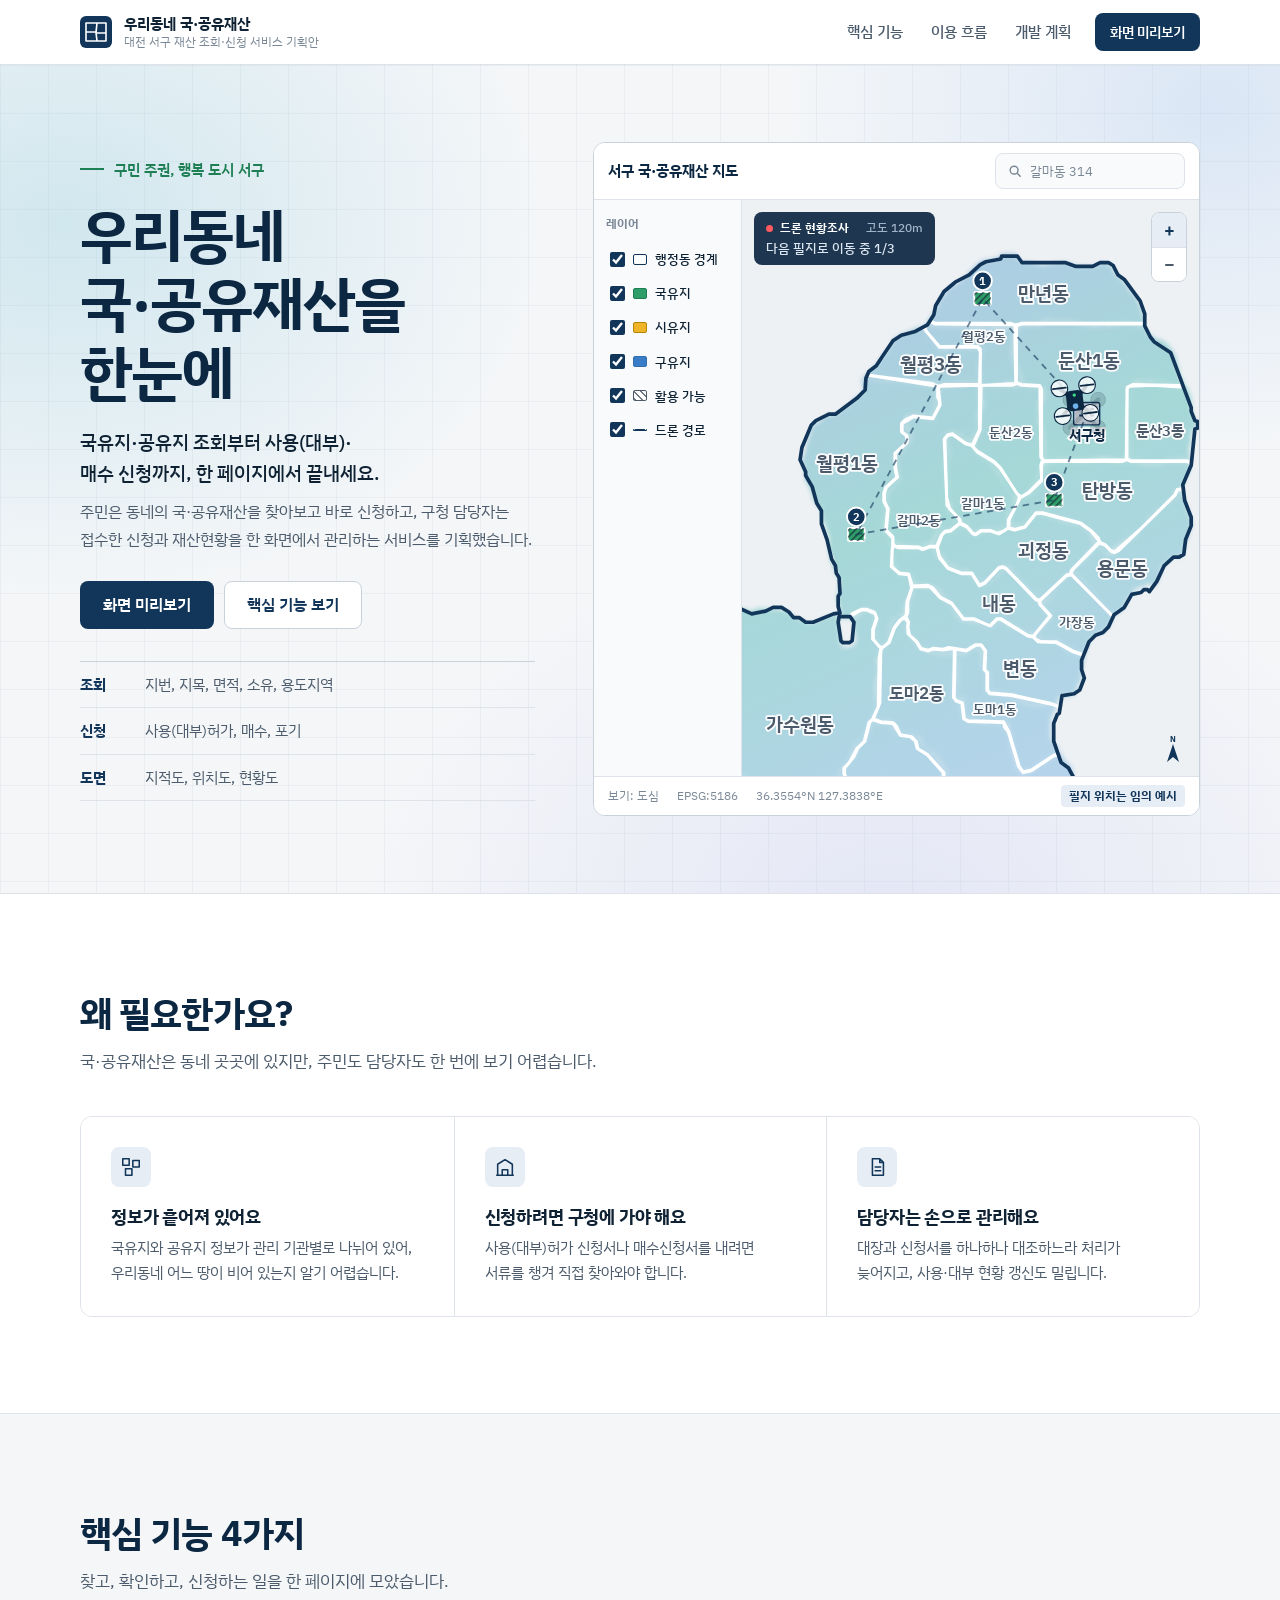
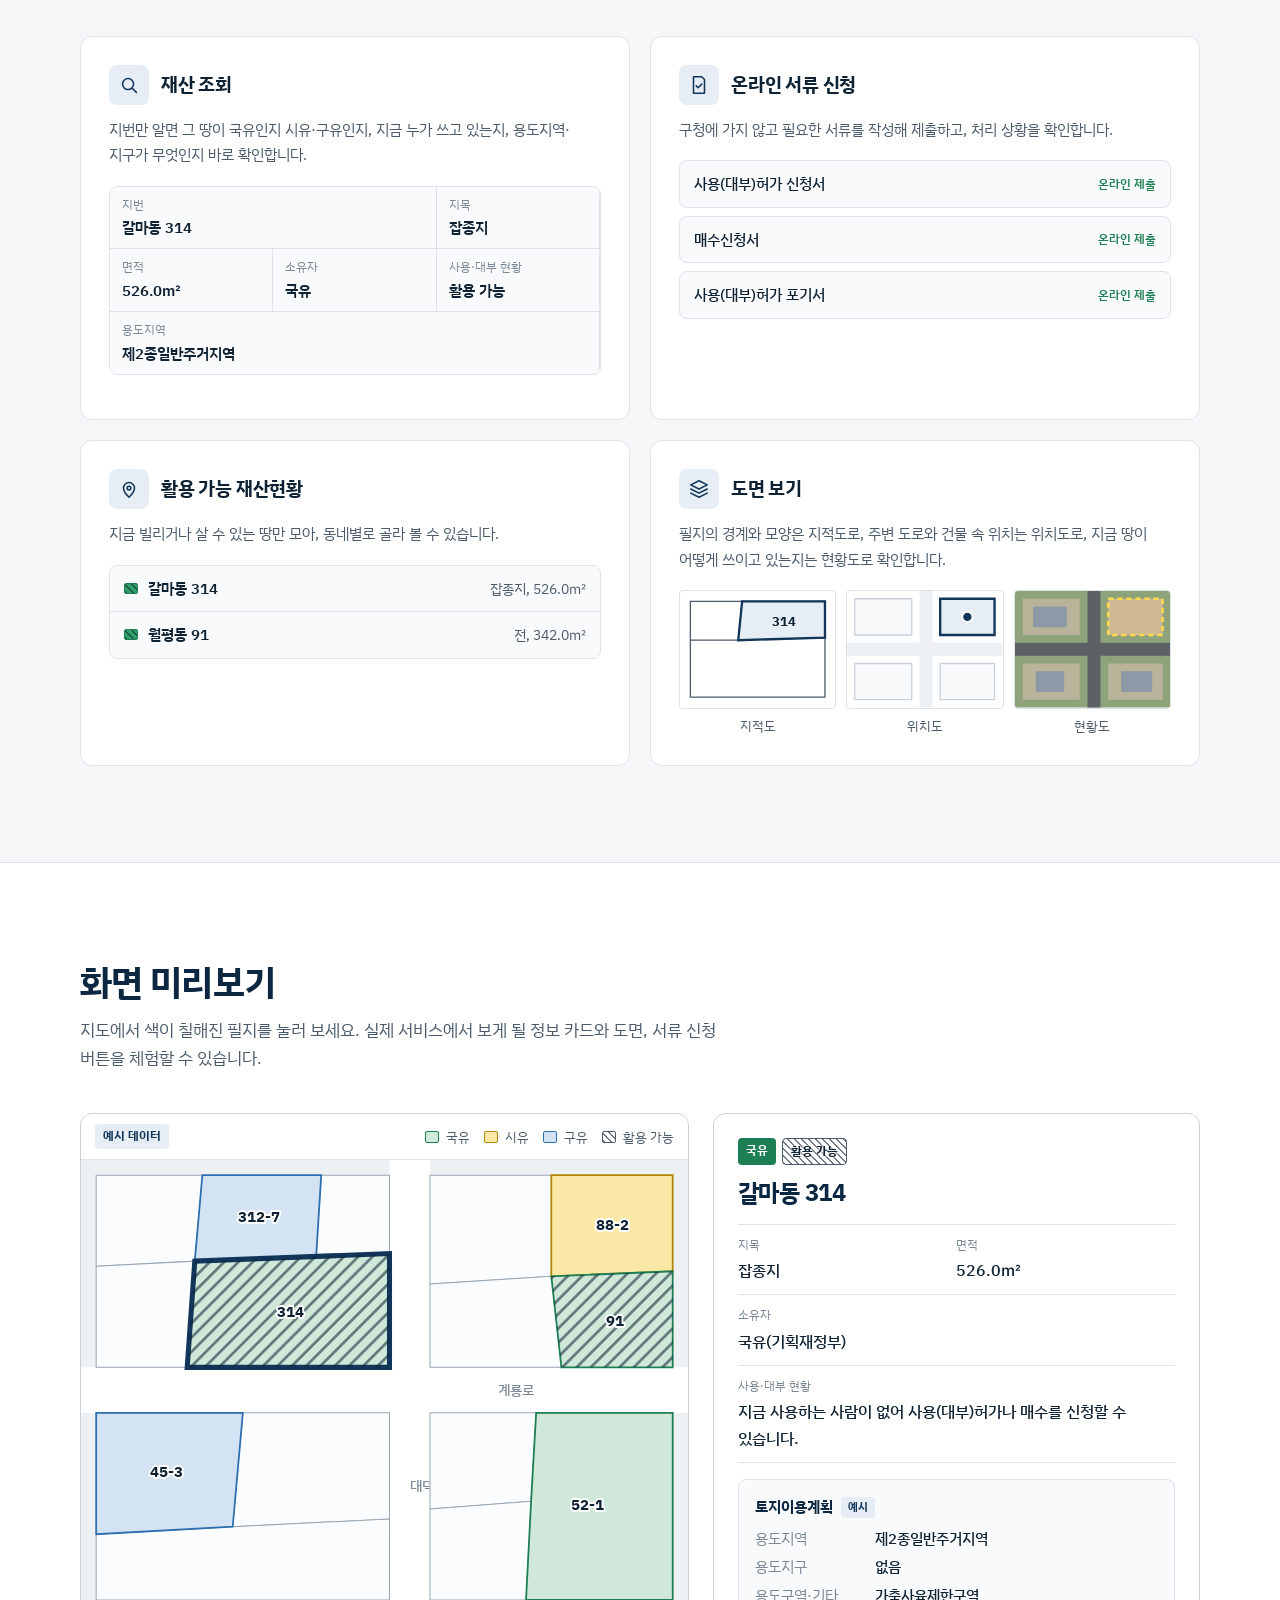
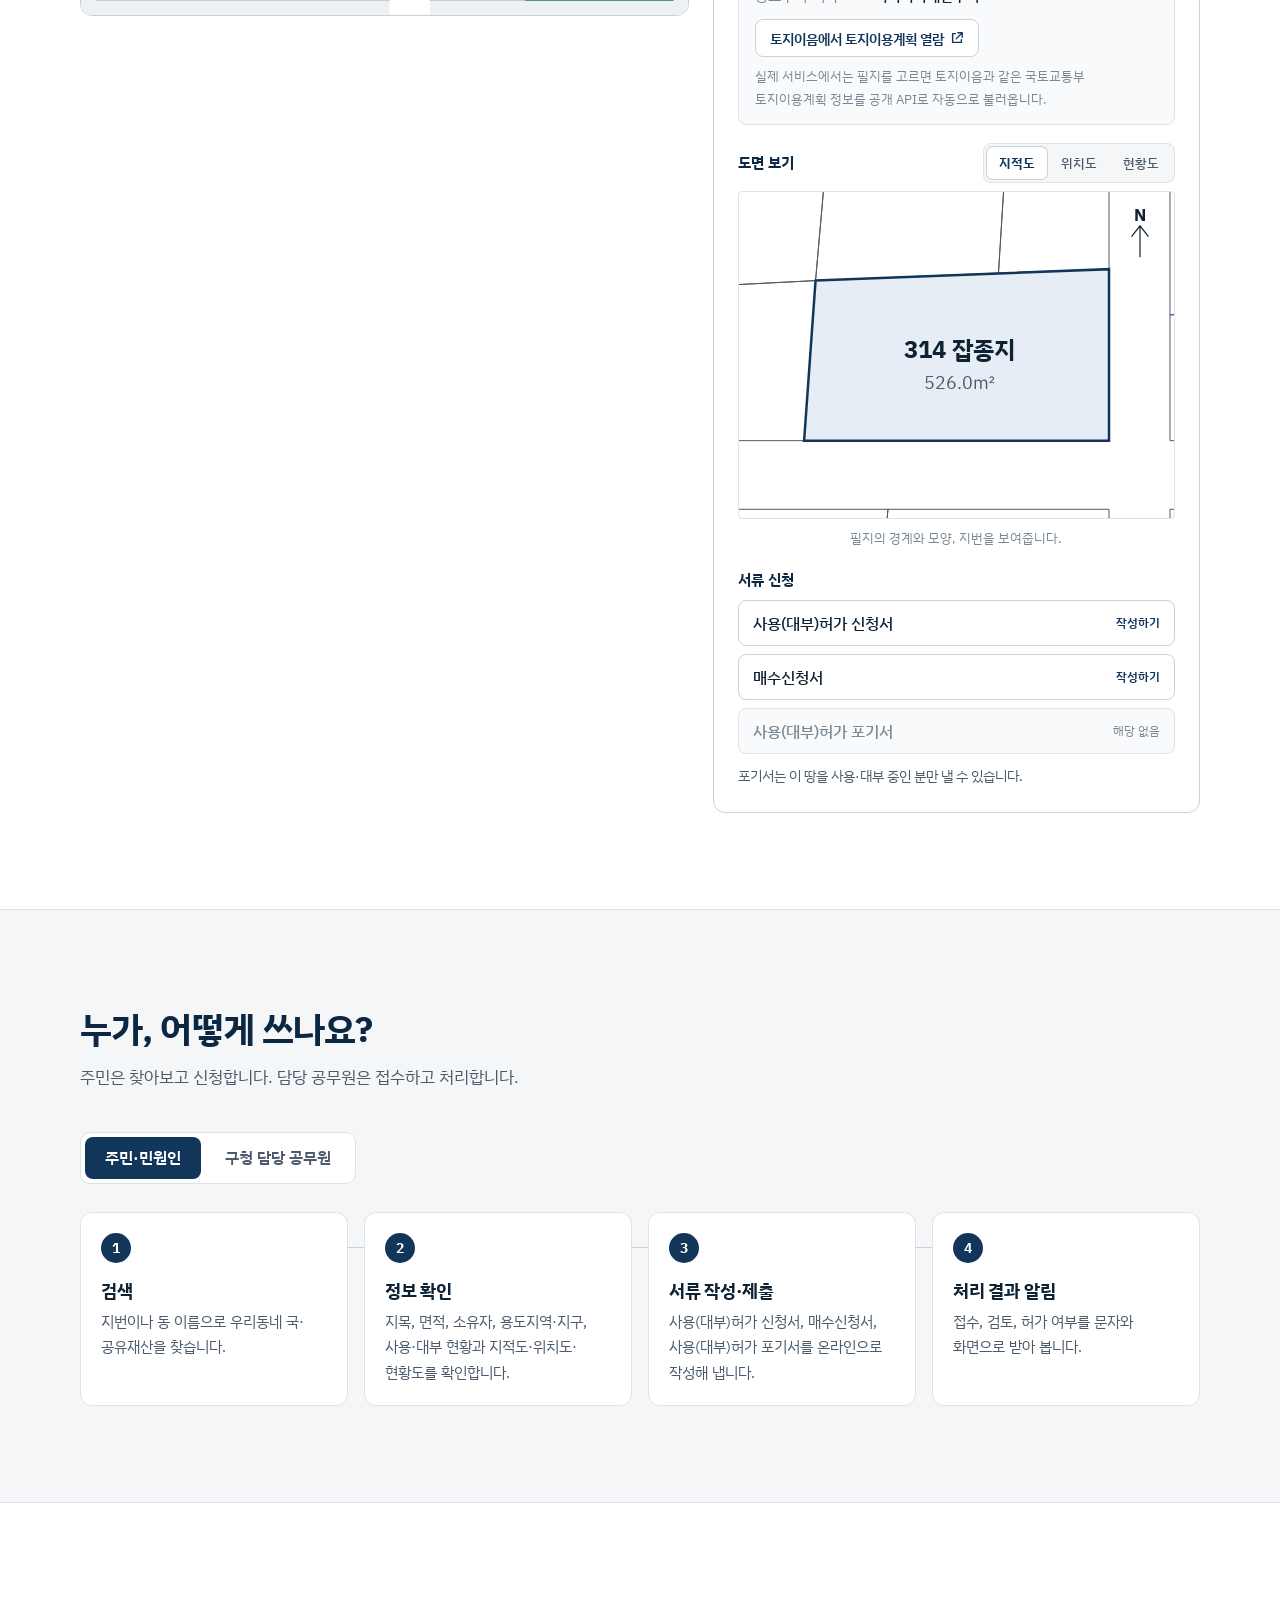
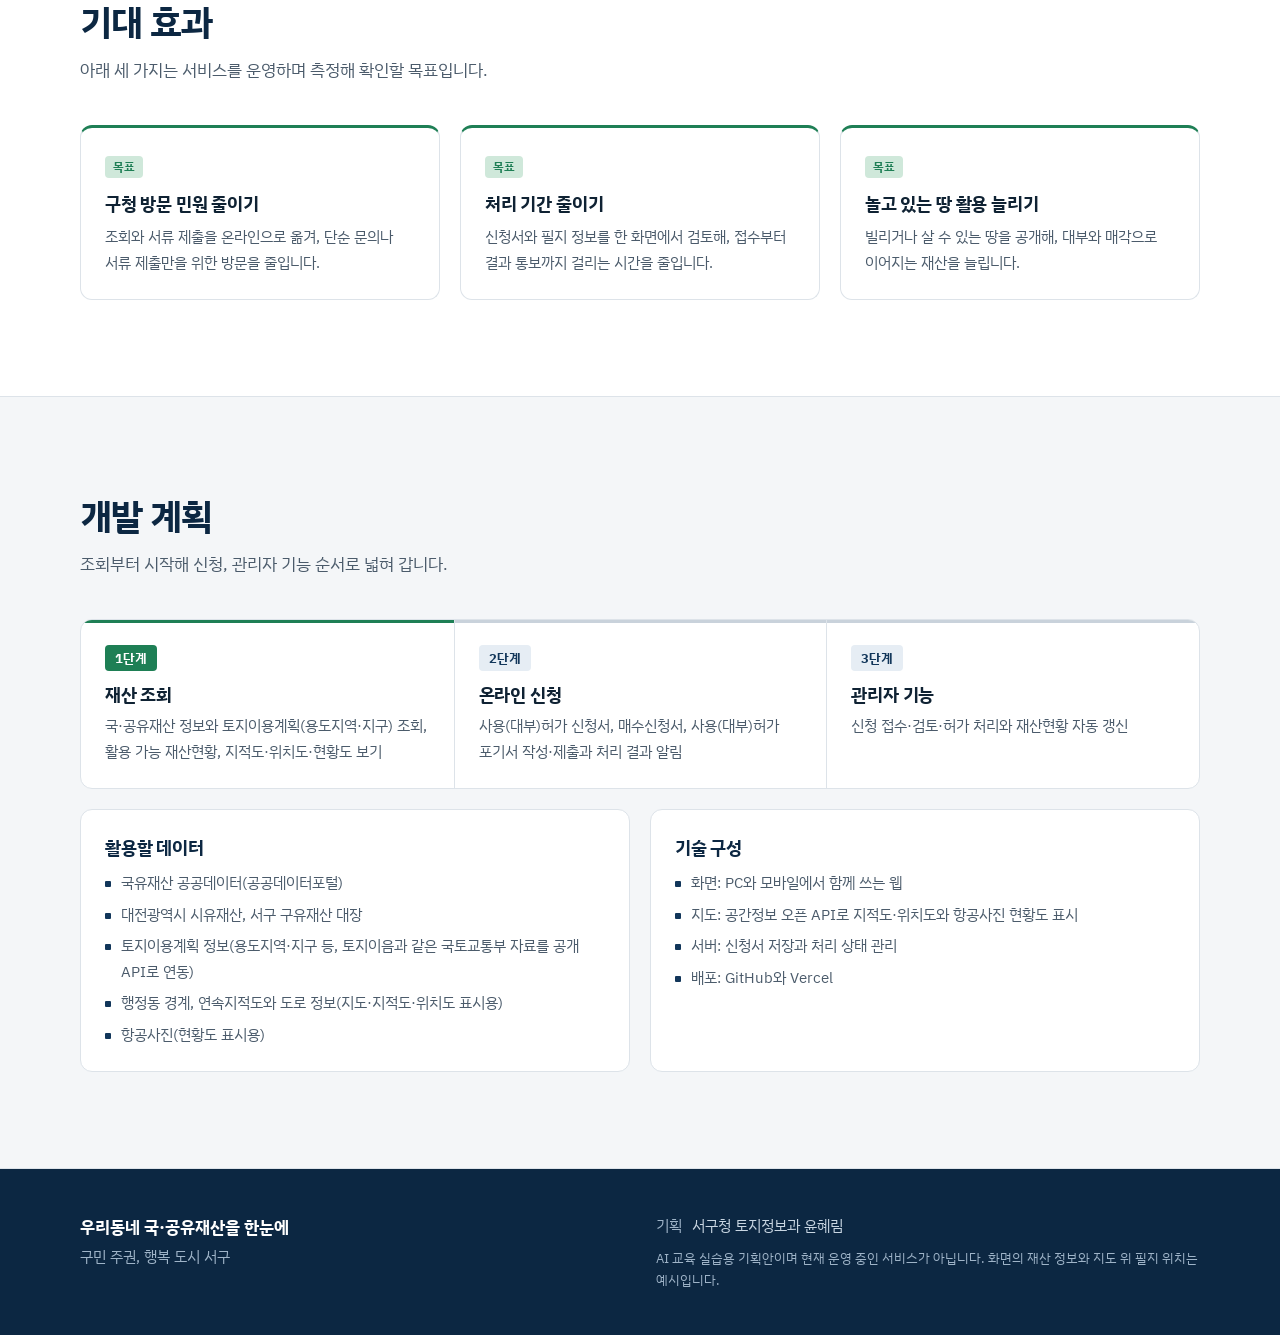
==== index.html @ 08f9005a "feat: 링크 미리보기 이미지를 드론 조사 중인 지도 화면으로 교체 - 드론이 만년동, 월평1동 조사를 마치고 탄방동을 촬영하는 지도 화면으로 og-image.png 교체 - 미" ====
<!doctype html>
<html lang="ko">
<head>
  <meta charset="utf-8">
  <meta name="viewport" content="width=device-width, initial-scale=1">
  <title>우리동네 국·공유재산을 한눈에 | 서구 국·공유재산 서비스 기획안</title>
  <meta name="description" content="대전 서구 국유지·공유지 조회부터 사용(대부)허가·매수 신청까지 한 페이지에서 처리하는 서비스 기획안">
  <meta property="og:type" content="website">
  <meta property="og:locale" content="ko_KR">
  <meta property="og:site_name" content="우리동네 국·공유재산을 한눈에">
  <meta property="og:title" content="우리동네 국·공유재산을 한눈에">
  <meta property="og:description" content="국유지·공유지 조회부터 사용(대부)·매수 신청까지, 한 페이지에서 끝내세요.">
  <meta property="og:url" content="https://seogu-land.vercel.app/">
  <meta property="og:image" content="https://seogu-land.vercel.app/og-image.png">
  <meta property="og:image:width" content="1200">
  <meta property="og:image:height" content="630">
  <meta property="og:image:alt" content="서구 국·공유재산 지도 화면. 행정동 지도 위에 국유지, 시유지, 구유지가 색으로 표시되어 있고, 드론이 만년동과 월평1동 조사를 마치고 탄방동을 촬영하고 있습니다.">
  <meta name="twitter:image:alt" content="서구 국·공유재산 지도 화면. 행정동 지도 위에 국유지, 시유지, 구유지가 색으로 표시되어 있고, 드론이 만년동과 월평1동 조사를 마치고 탄방동을 촬영하고 있습니다.">
  <meta name="twitter:card" content="summary_large_image">
  <meta name="twitter:title" content="우리동네 국·공유재산을 한눈에">
  <meta name="twitter:description" content="국유지·공유지 조회부터 사용(대부)·매수 신청까지, 한 페이지에서 끝내세요.">
  <meta name="twitter:image" content="https://seogu-land.vercel.app/og-image.png">
  <link rel="icon" href="data:image/svg+xml,%3Csvg xmlns='http://www.w3.org/2000/svg' viewBox='0 0 32 32'%3E%3Crect width='32' height='32' rx='6' fill='%2312365A'/%3E%3Cpath d='M6 7h11l-1 9H6zM17 7h9v10h-10zM6 16h10l1 9H6zM16 17h10v8h-9z' fill='none' stroke='%23FFFFFF' stroke-width='1.6' stroke-linejoin='round'/%3E%3C/svg%3E">
  <link rel="preconnect" href="https://fonts.googleapis.com">
  <link rel="preconnect" href="https://fonts.gstatic.com" crossorigin>
  <link href="https://fonts.googleapis.com/css2?family=IBM+Plex+Sans+KR:wght@400;500;600;700&display=swap" rel="stylesheet">
  <link rel="stylesheet" href="style.css">
</head>
<body>
  <a class="skip" href="#main">본문으로 건너뛰기</a>

  <header class="topbar">
    <div class="wrap topbar-inner">
      <a class="brand" href="#top">
        <svg class="brand-mark" viewBox="0 0 32 32" aria-hidden="true">
          <rect width="32" height="32" rx="6"/>
          <path d="M6 7h11l-1 9H6zM17 7h9v10h-10zM6 16h10l1 9H6zM16 17h10v8h-9z"/>
        </svg>
        <span class="brand-text">
          <strong>우리동네 국·공유재산</strong>
          <small>대전 서구 재산 조회·신청 서비스 기획안</small>
        </span>
      </a>
      <nav class="topnav" aria-label="섹션 이동">
        <a href="#features">핵심 기능</a>
        <a href="#flow">이용 흐름</a>
        <a href="#roadmap">개발 계획</a>
        <a class="btn btn-primary btn-sm" href="#demo">화면 미리보기</a>
      </nav>
    </div>
  </header>

  <main id="main">
    <!-- 1. 첫 화면 -->
    <section class="hero" id="top">
      <div class="wrap hero-inner">
        <div class="hero-text">
          <p class="slogan">구민 주권, 행복 도시 서구</p>
          <h1>우리동네<br>국·공유재산을<br>한눈에</h1>
          <p class="lede">국유지·공유지 조회부터 사용(대부)·매수 신청까지, 한 페이지에서 끝내세요.</p>
          <p class="lede-sub">주민은 동네의 국·공유재산을 찾아보고 바로 신청하고, 구청 담당자는 접수한 신청과 재산현황을 한 화면에서 관리하는 서비스를 기획했습니다.</p>
          <div class="hero-actions">
            <a class="btn btn-primary" href="#demo">화면 미리보기</a>
            <a class="btn btn-outline" href="#features">핵심 기능 보기</a>
          </div>
          <dl class="hero-meta">
            <div><dt>조회</dt><dd>지번, 지목, 면적, 소유, 용도지역</dd></div>
            <div><dt>신청</dt><dd>사용(대부)허가, 매수, 포기</dd></div>
            <div><dt>도면</dt><dd>지적도, 위치도, 현황도</dd></div>
          </dl>
        </div>

        <figure class="gis">
          <div class="gis-bar">
            <span class="gis-title">서구 국·공유재산 지도</span>
            <span class="gis-search" aria-hidden="true">
              <svg viewBox="0 0 16 16"><circle cx="7" cy="7" r="4.5"/><path d="M10.5 10.5 14 14"/></svg>
              갈마동 314
            </span>
          </div>

          <div class="gis-body">
            <fieldset class="gis-layers">
              <legend>레이어</legend>
              <label><input type="checkbox" data-layer="dong" checked><span class="lyr lyr-dong" aria-hidden="true"></span>행정동 경계</label>
              <label><input type="checkbox" data-layer="kuk" checked><span class="lyr lyr-kuk" aria-hidden="true"></span>국유지</label>
              <label><input type="checkbox" data-layer="si" checked><span class="lyr lyr-si" aria-hidden="true"></span>시유지</label>
              <label><input type="checkbox" data-layer="gu" checked><span class="lyr lyr-gu" aria-hidden="true"></span>구유지</label>
              <label><input type="checkbox" data-layer="use" checked><span class="lyr lyr-use" aria-hidden="true"></span>활용 가능</label>
              <label><input type="checkbox" data-layer="route" checked><span class="lyr lyr-route" aria-hidden="true"></span>드론 경로</label>
            </fieldset>

            <div class="gis-map">
              <svg class="gis-svg" id="hero-svg" viewBox="470 -60 490 620" role="img" aria-labelledby="hero-map-title">
                <title id="hero-map-title">대전 서구 행정동 지도. 국유지는 초록, 시유지는 노랑, 구유지는 파랑으로 임의 위치에 표시되어 있고, 빌리거나 살 수 있는 땅은 빗금으로 구분됩니다. 드론이 서구청에서 출발해 만년동, 월평1동, 탄방동의 활용 가능한 필지를 차례로 촬영 조사합니다.</title>
                <defs>
                  <pattern id="hm-hatch" width="5" height="5" patternUnits="userSpaceOnUse" patternTransform="rotate(45)"><rect width="1.6" height="5" fill="rgba(15, 34, 51, 0.7)"/></pattern>

                  <!-- 수채화 색: 천천히 바뀌는 그라데이션 -->
                  <linearGradient id="hm-wash-grad" gradientUnits="userSpaceOnUse" x1="470" y1="-60" x2="960" y2="560" spreadMethod="reflect">
                    <stop offset="0" stop-color="#7fc4d8"><animate attributeName="stop-color" values="#7fc4d8;#9fb3ec;#86cfc8;#7fc4d8" dur="14s" repeatCount="indefinite"/></stop>
                    <stop offset="0.5" stop-color="#a9c8f0"><animate attributeName="stop-color" values="#a9c8f0;#88d0c9;#b5b8ee;#a9c8f0" dur="14s" repeatCount="indefinite"/></stop>
                    <stop offset="1" stop-color="#8fd0cb"><animate attributeName="stop-color" values="#8fd0cb;#a6c6f2;#9cb6e6;#8fd0cb" dur="14s" repeatCount="indefinite"/></stop>
                    <animateTransform attributeName="gradientTransform" type="rotate" values="0 715 250;35 715 250;0 715 250" dur="22s" repeatCount="indefinite"/>
                  </linearGradient>

                  <!-- 수채화 번짐: 가장자리를 불규칙하게 -->
                  <filter id="hm-watercolor" x="-10%" y="-10%" width="120%" height="120%">
                    <feTurbulence type="fractalNoise" baseFrequency="0.018" numOctaves="3" seed="7" result="noise"/>
                    <feDisplacementMap in="SourceGraphic" in2="noise" scale="18" xChannelSelector="R" yChannelSelector="G" result="warp"/>
                    <feGaussianBlur in="warp" stdDeviation="2.5"/>
                  </filter>
                  <filter id="hm-soft" x="-50%" y="-50%" width="200%" height="200%"><feGaussianBlur stdDeviation="30"/></filter>

                  <!-- 행정동 모양대로 색을 담는 마스크(스크립트로 채움) -->
                  <mask id="hm-wash-mask" maskUnits="userSpaceOnUse" x="-400" y="-200" width="1800" height="2300">
                    <g id="hm-wash-shapes" filter="url(#hm-watercolor)"></g>
                  </mask>

                  <!-- 처음 열 때 붓질처럼 색이 번져 나오는 마스크 -->
                  <mask id="hm-reveal" maskUnits="userSpaceOnUse" x="-400" y="-200" width="1800" height="2300">
                    <circle id="hm-reveal-circle" cx="715" cy="250" r="0" fill="#fff" filter="url(#hm-soft)">
                      <animate attributeName="r" from="0" to="2000" begin="0.3s" dur="3s" fill="freeze" calcMode="spline" keyTimes="0;1" keySplines="0.25 0.6 0.3 1"/>
                    </circle>
                  </mask>
                </defs>
                <rect class="hm-base" x="-400" y="-200" width="1800" height="2300"/>
                <g mask="url(#hm-reveal)">
                  <rect class="hm-wash" x="-400" y="-200" width="1800" height="2300" fill="url(#hm-wash-grad)" mask="url(#hm-wash-mask)"/>
                </g>

                <!-- 행정동 경계와 필지 표시(스크립트로 그림) -->
                <g id="hm-dongs"></g>
                <g id="hm-parcels"></g>
                <g id="hm-labels"></g>

                <!-- 서구청 -->
                <g class="hm-landmark" transform="translate(840 170)"><rect x="-14" y="-12" width="28" height="24" rx="2"/><path d="M-8 -5h4M-2 -5h4M4 -5h4M-8 2h4M4 2h4"/></g>
                <text class="hm-label" x="840" y="198">서구청</text>

                <!-- 드론 조사 경로와 대상 필지 번호 -->
                <path class="hm-route" d="M840 170L728 46L592 300L805 263Z"/>
                <g class="hm-marker" transform="translate(728 27)"><circle r="10"/><text>1</text></g>
                <g class="hm-marker" transform="translate(592 281)"><circle r="10"/><text>2</text></g>
                <g class="hm-marker" transform="translate(805 244)"><circle r="10"/><text>3</text></g>

                <!-- 드론 촬영 범위 -->
                <g class="hm-scan" id="hm-scan" transform="translate(728 46)">
                  <rect class="hm-scan-area" x="-30" y="-30" width="60" height="60"/>
                  <circle class="hm-scan-pulse" r="34"/>
                  <rect class="hm-scan-line" x="-30" y="-1" width="60" height="2"/>
                  <path class="hm-scan-frame" d="M-30 -18V-30H-18M18 -30H30V-18M30 18V30H18M-18 30H-30V18"/>
                </g>

                <!-- 조사 완료 표시 -->
                <g class="hm-done" transform="translate(620 35)"><g class="hm-chip"><rect width="96" height="22" rx="4"/><circle cx="11" cy="11" r="6.5"/><path d="M7.8 11.2l2.2 2.2 4.2-4.4"/><text x="22" y="11.5">만년동 완료</text></g></g>
                <g class="hm-done" transform="translate(538 316)"><g class="hm-chip"><rect width="104" height="22" rx="4"/><circle cx="11" cy="11" r="6.5"/><path d="M7.8 11.2l2.2 2.2 4.2-4.4"/><text x="22" y="11.5">월평1동 완료</text></g></g>
                <g class="hm-done" transform="translate(756 280)"><g class="hm-chip"><rect width="96" height="22" rx="4"/><circle cx="11" cy="11" r="6.5"/><path d="M7.8 11.2l2.2 2.2 4.2-4.4"/><text x="22" y="11.5">탄방동 완료</text></g></g>

                <!-- 드론 -->
                <g class="hm-drone-shadow" id="hm-drone-shadow" transform="translate(850 184)">
                  <path d="M-15 -15L15 15M15 -15L-15 15" stroke-width="5" stroke-linecap="round"/>
                  <circle cx="-15" cy="-15" r="8"/><circle cx="15" cy="-15" r="8"/><circle cx="-15" cy="15" r="8"/><circle cx="15" cy="15" r="8"/>
                  <rect x="-9" y="-11" width="18" height="22" rx="5"/>
                </g>
                <g class="hm-drone" id="hm-drone" transform="translate(840 170)">
                  <path class="hm-arm" d="M-15 -15L15 15M15 -15L-15 15"/>
                  <g transform="translate(-15 -15)"><circle class="hm-rotor" r="9"/><line class="hm-prop" x1="-7" x2="7"/></g>
                  <g transform="translate(15 -15)"><circle class="hm-rotor" r="9"/><line class="hm-prop" x1="-7" x2="7"/></g>
                  <g transform="translate(-15 15)"><circle class="hm-rotor" r="9"/><line class="hm-prop" x1="-7" x2="7"/></g>
                  <g transform="translate(15 15)"><circle class="hm-rotor" r="9"/><line class="hm-prop" x1="-7" x2="7"/></g>
                  <rect class="hm-body" x="-9" y="-11" width="18" height="22" rx="5"/>
                  <circle class="hm-cam" cy="6" r="3"/>
                  <circle class="hm-led" cy="-6" r="1.8"/>
                </g>
              </svg>

              <div class="gis-hud">
                <p class="gis-hud-head"><span class="gis-rec" aria-hidden="true"></span>드론 현황조사<span class="gis-hud-meta">고도 120m</span></p>
                <p class="gis-hud-status" id="hm-hud-status">이륙 준비</p>
              </div>
              <div class="gis-zoom">
                <button type="button" data-zoom="in" aria-pressed="true" aria-label="도심 확대해서 보기">+</button>
                <button type="button" data-zoom="out" aria-pressed="false" aria-label="서구 전체 보기">−</button>
              </div>
              <div class="gis-north" aria-hidden="true"><svg viewBox="0 0 20 28"><path d="M10 8 16 26 10 21 4 26Z"/><text x="10" y="6">N</text></svg></div>
            </div>
          </div>

          <figcaption class="gis-status">
            <span id="gis-view">보기: 도심</span>
            <span>EPSG:5186</span>
            <span class="gis-coord">36.3554°N 127.3838°E</span>
            <span class="gis-sample">필지 위치는 임의 예시</span>
          </figcaption>
        </figure>
      </div>
    </section>

    <!-- 2. 왜 필요한가요? -->
    <section class="section problem" aria-labelledby="problem-title">
      <div class="wrap">
        <div class="section-head">
          <h2 id="problem-title">왜 필요한가요?</h2>
          <p>국·공유재산은 동네 곳곳에 있지만, 주민도 담당자도 한 번에 보기 어렵습니다.</p>
        </div>
        <ul class="pains">
          <li>
            <span class="icon" aria-hidden="true"><svg viewBox="0 0 24 24"><rect x="3" y="3" width="7" height="7"/><rect x="14" y="5" width="7" height="7"/><rect x="6" y="14" width="7" height="7"/></svg></span>
            <h3>정보가 흩어져 있어요</h3>
            <p>국유지와 공유지 정보가 관리 기관별로 나뉘어 있어, 우리동네 어느 땅이 비어 있는지 알기 어렵습니다.</p>
          </li>
          <li>
            <span class="icon" aria-hidden="true"><svg viewBox="0 0 24 24"><path d="M4 21V9l8-5 8 5v12M9 21v-6h6v6M3 21h18"/></svg></span>
            <h3>신청하려면 구청에 가야 해요</h3>
            <p>사용(대부)허가 신청서나 매수신청서를 내려면 서류를 챙겨 직접 찾아와야 합니다.</p>
          </li>
          <li>
            <span class="icon" aria-hidden="true"><svg viewBox="0 0 24 24"><path d="M7 3h8l4 4v14H7zM15 3v4h4M10 12h6M10 16h6"/></svg></span>
            <h3>담당자는 손으로 관리해요</h3>
            <p>대장과 신청서를 하나하나 대조하느라 처리가 늦어지고, 사용·대부 현황 갱신도 밀립니다.</p>
          </li>
        </ul>
      </div>
    </section>

    <!-- 3. 핵심 기능 -->
    <section class="section features" id="features" aria-labelledby="features-title">
      <div class="wrap">
        <div class="section-head">
          <h2 id="features-title">핵심 기능 4가지</h2>
          <p>찾고, 확인하고, 신청하는 일을 한 페이지에 모았습니다.</p>
        </div>

        <div class="sheets">
          <article class="sheet">
            <div class="feature-head">
              <span class="icon" aria-hidden="true"><svg viewBox="0 0 24 24"><circle cx="11" cy="11" r="6"/><path d="M20 20l-4.5-4.5"/></svg></span>
              <h3>재산 조회</h3>
            </div>
            <p>지번만 알면 그 땅이 국유인지 시유·구유인지, 지금 누가 쓰고 있는지, 용도지역·지구가 무엇인지 바로 확인합니다.</p>
            <dl class="mini-facts">
              <div><dt>지번</dt><dd>갈마동 314</dd></div>
              <div><dt>지목</dt><dd>잡종지</dd></div>
              <div><dt>면적</dt><dd>526.0㎡</dd></div>
              <div><dt>소유자</dt><dd>국유</dd></div>
              <div><dt>사용·대부 현황</dt><dd>활용 가능</dd></div>
              <div><dt>용도지역</dt><dd>제2종일반주거지역</dd></div>
            </dl>
          </article>

          <article class="sheet">
            <div class="feature-head">
              <span class="icon" aria-hidden="true"><svg viewBox="0 0 24 24"><path d="M6 3h9l3 3v15H6zM9 13l2 2 4-4"/></svg></span>
              <h3>온라인 서류 신청</h3>
            </div>
            <p>구청에 가지 않고 필요한 서류를 작성해 제출하고, 처리 상황을 확인합니다.</p>
            <ul class="mini-docs">
              <li>사용(대부)허가 신청서</li>
              <li>매수신청서</li>
              <li>사용(대부)허가 포기서</li>
            </ul>
          </article>

          <article class="sheet">
            <div class="feature-head">
              <span class="icon" aria-hidden="true"><svg viewBox="0 0 24 24"><path d="M12 21s-6-5.5-6-10a6 6 0 0 1 12 0c0 4.5-6 10-6 10z"/><circle cx="12" cy="11" r="2"/></svg></span>
              <h3>활용 가능 재산현황</h3>
            </div>
            <p>지금 빌리거나 살 수 있는 땅만 모아, 동네별로 골라 볼 수 있습니다.</p>
            <ul class="mini-list">
              <li><span class="dot"></span>갈마동 314<span>잡종지, 526.0㎡</span></li>
              <li><span class="dot"></span>월평동 91<span>전, 342.0㎡</span></li>
            </ul>
          </article>

          <article class="sheet">
            <div class="feature-head">
              <span class="icon" aria-hidden="true"><svg viewBox="0 0 24 24"><path d="M12 3 3 7.5 12 12l9-4.5zM3 12l9 4.5 9-4.5M3 16.5 12 21l9-4.5"/></svg></span>
              <h3>도면 보기</h3>
            </div>
            <p>필지의 경계와 모양은 지적도로, 주변 도로와 건물 속 위치는 위치도로, 지금 땅이 어떻게 쓰이고 있는지는 현황도로 확인합니다.</p>
            <div class="mini-drawings">
              <figure>
                <svg viewBox="0 0 120 90" aria-hidden="true">
                  <g class="md-lines"><path d="M8 8h40l-3 30H8zM48 8h64v28l-67 2zM8 38h37l67-2v46H8z"/></g>
                  <path class="md-target" d="M48 8h64v28l-67 2z"/>
                  <text x="80" y="27">314</text>
                </svg>
                <figcaption>지적도</figcaption>
              </figure>
              <figure>
                <svg viewBox="0 0 120 90" aria-hidden="true">
                  <rect class="md-road" x="0" y="40" width="120" height="10"/>
                  <rect class="md-road" x="56" y="0" width="10" height="90"/>
                  <g class="md-blocks"><path d="M6 6h44v28H6zM72 6h42v28H72zM6 56h44v28H6zM72 56h42v28H72z"/></g>
                  <path class="md-target" d="M72 6h42v28H72z"/>
                  <circle class="md-pin" cx="93" cy="20" r="4"/>
                </svg>
                <figcaption>위치도</figcaption>
              </figure>
              <figure>
                <svg viewBox="0 0 120 90" aria-hidden="true">
                  <rect width="120" height="90" fill="#8fa37a"/>
                  <rect x="0" y="40" width="120" height="10" fill="#5d6166"/>
                  <rect x="56" y="0" width="10" height="90" fill="#5d6166"/>
                  <g fill="#b9b39a"><path d="M6 6h44v28H6zM6 56h44v28H6zM72 56h42v28H72z"/></g>
                  <g fill="#8d99a6"><rect x="14" y="12" width="26" height="16"/><rect x="16" y="62" width="22" height="16"/><rect x="82" y="62" width="24" height="16"/></g>
                  <rect x="72" y="6" width="42" height="28" fill="#cfb994"/>
                  <rect class="md-cur-target" x="72" y="6" width="42" height="28"/>
                </svg>
                <figcaption>현황도</figcaption>
              </figure>
            </div>
          </article>
        </div>
      </div>
    </section>

    <!-- 4. 화면 미리보기 -->
    <section class="section demo" id="demo" aria-labelledby="demo-title">
      <div class="wrap">
        <div class="section-head">
          <h2 id="demo-title">화면 미리보기</h2>
          <p>지도에서 색이 칠해진 필지를 눌러 보세요. 실제 서비스에서 보게 될 정보 카드와 도면, 서류 신청 버튼을 체험할 수 있습니다.</p>
        </div>

        <div class="demo-board">
          <div class="demo-map-panel">
            <div class="demo-map-bar">
              <span class="sample-badge">예시 데이터</span>
              <ul class="legend legend-sm">
                <li><span class="swatch swatch-kuk"></span>국유</li>
                <li><span class="swatch swatch-si"></span>시유</li>
                <li><span class="swatch swatch-gu"></span>구유</li>
                <li><span class="swatch swatch-use"></span>활용 가능</li>
              </ul>
            </div>
            <svg id="demo-map" class="demo-map" viewBox="0 0 480 360" role="group" aria-label="예시 필지 지도. 색이 칠해진 필지를 선택하세요."></svg>
          </div>

          <div class="demo-side">
            <article id="demo-card" class="demo-card" aria-live="polite"></article>
            <p id="demo-toast" class="demo-toast" role="status" hidden></p>
          </div>
        </div>
      </div>
    </section>

    <!-- 5. 사용자별 흐름 -->
    <section class="section flow" id="flow" aria-labelledby="flow-title">
      <div class="wrap">
        <div class="section-head">
          <h2 id="flow-title">누가, 어떻게 쓰나요?</h2>
          <p>주민은 찾아보고 신청합니다. 담당 공무원은 접수하고 처리합니다.</p>
        </div>

        <div class="tabs" role="tablist" aria-label="사용자 선택">
          <button type="button" role="tab" id="tab-resident" aria-controls="panel-resident" aria-selected="true" data-audience="resident">주민·민원인</button>
          <button type="button" role="tab" id="tab-officer" aria-controls="panel-officer" aria-selected="false" tabindex="-1" data-audience="officer">구청 담당 공무원</button>
        </div>

        <div class="tab-panel" role="tabpanel" id="panel-resident" aria-labelledby="tab-resident">
          <ol class="steps">
            <li><h3>검색</h3><p>지번이나 동 이름으로 우리동네 국·공유재산을 찾습니다.</p></li>
            <li><h3>정보 확인</h3><p>지목, 면적, 소유자, 용도지역·지구, 사용·대부 현황과 지적도·위치도·현황도를 확인합니다.</p></li>
            <li><h3>서류 작성·제출</h3><p>사용(대부)허가 신청서, 매수신청서, 사용(대부)허가 포기서를 온라인으로 작성해 냅니다.</p></li>
            <li><h3>처리 결과 알림</h3><p>접수, 검토, 허가 여부를 문자와 화면으로 받아 봅니다.</p></li>
          </ol>
        </div>

        <div class="tab-panel" role="tabpanel" id="panel-officer" aria-labelledby="tab-officer" hidden>
          <ol class="steps">
            <li><h3>신청 접수</h3><p>온라인으로 들어온 신청서를 해당 필지 정보와 함께 한 화면에서 확인합니다.</p></li>
            <li><h3>검토</h3><p>현재 사용·대부 현황, 용도지역·지구, 지적도·위치도·현황도를 보며 허가할 수 있는지 판단합니다.</p></li>
            <li><h3>허가·반려</h3><p>결과를 입력하면 신청인에게 바로 알림이 갑니다.</p></li>
            <li><h3>재산현황 자동 갱신</h3><p>허가, 포기, 매각 결과가 재산현황과 활용 가능 목록에 곧바로 반영됩니다.</p></li>
          </ol>
        </div>
      </div>
    </section>

    <!-- 6. 기대 효과 -->
    <section class="section effects" aria-labelledby="effects-title">
      <div class="wrap">
        <div class="section-head">
          <h2 id="effects-title">기대 효과</h2>
          <p>아래 세 가지는 서비스를 운영하며 측정해 확인할 목표입니다.</p>
        </div>
        <ul class="goals">
          <li>
            <span class="goal-tag">목표</span>
            <h3>구청 방문 민원 줄이기</h3>
            <p>조회와 서류 제출을 온라인으로 옮겨, 단순 문의나 서류 제출만을 위한 방문을 줄입니다.</p>
          </li>
          <li>
            <span class="goal-tag">목표</span>
            <h3>처리 기간 줄이기</h3>
            <p>신청서와 필지 정보를 한 화면에서 검토해, 접수부터 결과 통보까지 걸리는 시간을 줄입니다.</p>
          </li>
          <li>
            <span class="goal-tag">목표</span>
            <h3>놀고 있는 땅 활용 늘리기</h3>
            <p>빌리거나 살 수 있는 땅을 공개해, 대부와 매각으로 이어지는 재산을 늘립니다.</p>
          </li>
        </ul>
      </div>
    </section>

    <!-- 7. 개발 계획 -->
    <section class="section roadmap" id="roadmap" aria-labelledby="roadmap-title">
      <div class="wrap">
        <div class="section-head">
          <h2 id="roadmap-title">개발 계획</h2>
          <p>조회부터 시작해 신청, 관리자 기능 순서로 넓혀 갑니다.</p>
        </div>

        <ol class="phases">
          <li>
            <span class="phase-no">1단계</span>
            <h3>재산 조회</h3>
            <p>국·공유재산 정보와 토지이용계획(용도지역·지구) 조회, 활용 가능 재산현황, 지적도·위치도·현황도 보기</p>
          </li>
          <li>
            <span class="phase-no">2단계</span>
            <h3>온라인 신청</h3>
            <p>사용(대부)허가 신청서, 매수신청서, 사용(대부)허가 포기서 작성·제출과 처리 결과 알림</p>
          </li>
          <li>
            <span class="phase-no">3단계</span>
            <h3>관리자 기능</h3>
            <p>신청 접수·검토·허가 처리와 재산현황 자동 갱신</p>
          </li>
        </ol>

        <div class="plan-grid">
          <div class="plan-box">
            <h3>활용할 데이터</h3>
            <ul>
              <li>국유재산 공공데이터(공공데이터포털)</li>
              <li>대전광역시 시유재산, 서구 구유재산 대장</li>
              <li>토지이용계획 정보(용도지역·지구 등, 토지이음과 같은 국토교통부 자료를 공개 API로 연동)</li>
              <li>행정동 경계, 연속지적도와 도로 정보(지도·지적도·위치도 표시용)</li>
              <li>항공사진(현황도 표시용)</li>
            </ul>
          </div>
          <div class="plan-box">
            <h3>기술 구성</h3>
            <ul>
              <li>화면: PC와 모바일에서 함께 쓰는 웹</li>
              <li>지도: 공간정보 오픈 API로 지적도·위치도와 항공사진 현황도 표시</li>
              <li>서버: 신청서 저장과 처리 상태 관리</li>
              <li>배포: GitHub와 Vercel</li>
            </ul>
          </div>
        </div>
      </div>
    </section>
  </main>

  <!-- 8. 하단 -->
  <footer class="footer">
    <div class="wrap footer-inner">
      <div>
        <p class="footer-name">우리동네 국·공유재산을 한눈에</p>
        <p class="footer-slogan">구민 주권, 행복 도시 서구</p>
      </div>
      <div class="footer-meta">
        <p><span class="footer-label">기획</span>서구청 토지정보과 윤혜림</p>
        <p class="notice">AI 교육 실습용 기획안이며 현재 운영 중인 서비스가 아닙니다. 화면의 재산 정보와 지도 위 필지 위치는 예시입니다.</p>
      </div>
    </div>
  </footer>

  <script src="script.js"></script>
</body>
</html>
---- style.css ----
/* =========================================================
   우리동네 국·공유재산을 한눈에 — 기획 랜딩 페이지
   디자인: 공간정보 플랫폼형
   소유 구분 색: 국유 초록 / 시유 노랑 / 구유 파랑, 활용 가능은 빗금
   반응형 기준: 960px(태블릿) / 640px(모바일)
   ========================================================= */

:root {
  --bg: #f4f6f8;
  --surface: #ffffff;
  --surface-2: #f8fafb;
  --ink: #0f2233;
  --ink-soft: #4b5b6b;
  --ink-mute: #7a8896;
  --line: #dde3e9;
  --line-strong: #c9d2db;

  --navy: #12365a;
  --navy-deep: #0c2742;
  --navy-tint: #e6edf4;

  --kuk: #1e7f55;        /* 국유 */
  --kuk-mid: #2e9d68;
  --kuk-tint: #cfe8da;
  --si: #b58600;         /* 시유 */
  --si-mid: #f0b429;
  --si-tint: #fbe8a6;
  --si-text: #6f5200;
  --gu: #2f6fb0;         /* 구유 */
  --gu-mid: #3b7cc9;
  --gu-tint: #d3e3f4;

  --hatch-line: rgba(15, 34, 51, 0.6);
  --hatch: repeating-linear-gradient(45deg, var(--hatch-line) 0 1.5px, transparent 1.5px 5px);

  --map-base: #eef1f4;
  --map-parcel: #fbfcfd;
  --map-line: #9aa7b4;

  --font: "IBM Plex Sans KR", "Apple SD Gothic Neo", "Malgun Gothic", sans-serif;
  --gutter: clamp(16px, 4vw, 40px);
  --r-lg: 12px;
  --r-md: 8px;
  --r-sm: 4px;
}

*, *::before, *::after { box-sizing: border-box; }

html { scroll-behavior: smooth; scroll-padding-top: 76px; }
@media (prefers-reduced-motion: reduce) { html { scroll-behavior: auto; } }

body {
  margin: 0;
  font-family: var(--font);
  font-size: 1rem;
  line-height: 1.7;
  color: var(--ink);
  background: var(--surface);
  word-break: keep-all;
  overflow-wrap: break-word;
  -webkit-text-size-adjust: 100%;
}

h1, h2, h3, p { margin: 0; }
ul, ol { margin: 0; padding: 0; list-style: none; }
img, svg { max-width: 100%; }
button, input { font: inherit; color: inherit; }

.wrap { width: 100%; max-width: 1200px; margin-inline: auto; padding-inline: var(--gutter); }

:focus-visible { outline: 3px solid var(--gu); outline-offset: 2px; border-radius: var(--r-sm); }

.skip {
  position: absolute; left: 12px; top: -48px; z-index: 30;
  background: var(--navy); color: #fff; padding: 8px 14px; border-radius: var(--r-md);
}
.skip:focus { top: 12px; }
.sr-only { position: absolute; width: 1px; height: 1px; overflow: hidden; clip: rect(0 0 0 0); white-space: nowrap; }

/* ---------- 상단 바 ---------- */
.topbar {
  position: sticky; top: 0; z-index: 20;
  background: rgba(255, 255, 255, 0.94);
  backdrop-filter: blur(8px);
  border-bottom: 1px solid var(--line);
}
.topbar-inner { display: flex; align-items: center; justify-content: space-between; gap: 16px; min-height: 64px; }
.brand { display: flex; align-items: center; gap: 12px; color: var(--ink); text-decoration: none; }
.brand-mark { width: 32px; height: 32px; flex: none; }
.brand-mark rect { fill: var(--navy); }
.brand-mark path { fill: none; stroke: #fff; stroke-width: 1.6; stroke-linejoin: round; }
.brand-text { display: flex; flex-direction: column; line-height: 1.25; }
.brand-text strong { font-size: 0.9375rem; font-weight: 700; }
.brand-text small { font-size: 0.75rem; color: var(--ink-mute); }
.topnav { display: flex; align-items: center; gap: 4px; }
.topnav a:not(.btn) {
  color: var(--ink-soft); text-decoration: none; font-size: 0.9375rem; font-weight: 500;
  padding: 8px 12px; border-radius: var(--r-md);
}
.topnav a:not(.btn):hover { color: var(--navy); background: var(--navy-tint); }
.topnav .btn { margin-left: 8px; }

/* ---------- 버튼 ---------- */
.btn {
  display: inline-flex; align-items: center; justify-content: center;
  min-height: 48px; padding: 0 22px; border-radius: var(--r-md);
  font-weight: 600; font-size: 1rem; text-decoration: none; border: 1px solid transparent;
  transition: background-color .15s, border-color .15s, color .15s;
}
.btn-sm { min-height: 38px; padding: 0 14px; font-size: 0.875rem; }
.btn-primary { background: var(--navy); color: #fff; }
.btn-primary:hover { background: var(--navy-deep); }
.btn-outline { background: var(--surface); color: var(--navy); border-color: var(--line-strong); }
.btn-outline:hover { border-color: var(--navy); }

/* ---------- 1. 첫 화면 ---------- */
.hero {
  padding-block: clamp(40px, 6vw, 80px);
  background-color: var(--bg);
  background-image:
    linear-gradient(rgba(18, 54, 90, 0.045) 1px, transparent 1px),
    linear-gradient(90deg, rgba(18, 54, 90, 0.045) 1px, transparent 1px);
  background-size: 48px 48px;
  border-bottom: 1px solid var(--line);
}
.hero-inner {
  display: grid;
  grid-template-columns: minmax(0, 0.9fr) minmax(0, 1.2fr);
  gap: clamp(32px, 4.5vw, 64px);
  align-items: center;
}
/* 첫 화면 뒤로 천천히 흐르는 수채화 색 */
.hero { position: relative; overflow: hidden; isolation: isolate; }
.hero::before {
  content: ""; position: absolute; inset: -20%; z-index: -1; pointer-events: none;
  background:
    radial-gradient(38% 46% at 18% 28%, rgba(127, 196, 216, 0.30), transparent 70%),
    radial-gradient(34% 42% at 82% 18%, rgba(169, 200, 240, 0.34), transparent 70%),
    radial-gradient(42% 48% at 64% 88%, rgba(181, 184, 238, 0.26), transparent 70%);
}
@media (prefers-reduced-motion: no-preference) {
  .hero::before { animation: wash-drift 26s ease-in-out infinite alternate; }
}
@keyframes wash-drift {
  from { transform: translate3d(-3%, -2%, 0) scale(1); }
  to { transform: translate3d(3%, 3%, 0) scale(1.08); }
}

.slogan {
  display: flex; align-items: center; gap: 10px;
  font-size: 0.9375rem; font-weight: 600; color: var(--kuk); margin-bottom: 18px;
}
.slogan::before { content: ""; width: 24px; height: 2px; background: var(--kuk); }
.hero h1 {
  font-size: clamp(2.375rem, 4.6vw, 3.875rem);
  line-height: 1.16; letter-spacing: -0.035em; font-weight: 700; color: var(--navy-deep);
}
.lede { margin-top: 22px; font-size: clamp(1.0625rem, 1.5vw, 1.25rem); font-weight: 500; line-height: 1.6; max-width: 30em; text-wrap: balance; }
.lede-sub { margin-top: 10px; color: var(--ink-soft); max-width: 34em; text-wrap: pretty; }
.hero-actions { display: flex; flex-wrap: wrap; gap: 10px; margin-top: 28px; }

.hero-meta { margin: 32px 0 0; display: grid; border-top: 1px solid var(--line-strong); max-width: 30rem; }
.hero-meta div { display: grid; grid-template-columns: 3.5em minmax(0, 1fr); gap: 12px; padding: 10px 0; border-bottom: 1px solid var(--line); font-size: 0.9375rem; }
.hero-meta dt { font-weight: 700; color: var(--navy); }
.hero-meta dd { margin: 0; color: var(--ink-soft); }

/* GIS 앱 창 */
.gis {
  margin: 0; background: var(--surface);
  border: 1px solid var(--line-strong); border-radius: var(--r-lg); overflow: hidden;
}
.gis-bar {
  display: flex; align-items: center; justify-content: space-between; gap: 12px;
  padding: 10px 14px; border-bottom: 1px solid var(--line); background: var(--surface);
}
.gis-title { font-weight: 700; font-size: 0.9375rem; color: var(--navy-deep); }
.gis-search {
  display: inline-flex; align-items: center; gap: 8px; min-width: 190px;
  padding: 6px 12px; border: 1px solid var(--line); border-radius: var(--r-md);
  background: var(--surface-2); color: var(--ink-mute); font-size: 0.8125rem;
}
.gis-search svg { width: 14px; height: 14px; fill: none; stroke: var(--ink-mute); stroke-width: 1.6; stroke-linecap: round; }
.gis-body { display: grid; grid-template-columns: 148px minmax(0, 1fr); }

.gis-layers { margin: 0; padding: 14px 12px; border: 0; border-right: 1px solid var(--line); background: var(--surface-2); min-width: 0; }
.gis-layers legend { float: left; width: 100%; padding: 0; margin-bottom: 8px; font-size: 0.75rem; font-weight: 700; color: var(--ink-mute); }
.gis-layers label {
  display: flex; align-items: center; gap: 8px; padding: 6px 4px; border-radius: var(--r-sm);
  font-size: 0.8125rem; font-weight: 500; cursor: pointer; clear: both;
}
.gis-layers label:hover { background: var(--navy-tint); }
.gis-layers input { width: 15px; height: 15px; margin: 0; accent-color: var(--navy); flex: none; }
.lyr { width: 14px; height: 11px; border-radius: 2px; flex: none; }
.lyr-dong { border: 1.5px solid var(--navy); background: var(--map-parcel); }
.lyr-kuk { background: var(--kuk-mid); border: 1px solid var(--kuk); }
.lyr-si { background: var(--si-mid); border: 1px solid var(--si); }
.lyr-gu { background: var(--gu-mid); border: 1px solid var(--gu); }
.lyr-use { background: var(--hatch), #fff; border: 1px solid var(--ink-soft); }
.lyr-route { height: 0; border-top: 2px dashed var(--navy); }

.gis-map { position: relative; height: clamp(460px, 64vh, 620px); background: var(--map-base); overflow: hidden; }
.gis-svg { display: block; width: 100%; height: 100%; }
.gis-hud {
  position: absolute; left: 12px; top: 12px;
  padding: 8px 12px; border-radius: var(--r-md);
  background: rgba(12, 39, 66, 0.92); color: #fff; min-width: 172px;
}
.gis-hud-head { display: flex; align-items: center; gap: 7px; font-size: 0.75rem; font-weight: 700; line-height: 1.4; }
.gis-rec { width: 7px; height: 7px; border-radius: 50%; background: #ff5a5f; }
.gis-hud-meta { margin-left: auto; padding-left: 10px; font-weight: 500; color: #9fb4c8; }
.gis-hud-status { margin-top: 2px; font-size: 0.8125rem; font-weight: 500; color: #dce7f1; line-height: 1.4; }
.gis-zoom {
  position: absolute; right: 12px; top: 12px; display: flex; flex-direction: column;
  background: var(--surface); border: 1px solid var(--line-strong); border-radius: var(--r-md); overflow: hidden;
}
.gis-zoom button {
  width: 34px; height: 34px; padding: 0; border: 0; background: var(--surface); cursor: pointer;
  font-size: 1.125rem; font-weight: 600; line-height: 1; color: var(--ink-soft);
}
.gis-zoom button + button { border-top: 1px solid var(--line); }
.gis-zoom button:hover { color: var(--navy); }
.gis-zoom button[aria-pressed="true"] { color: var(--navy); background: var(--navy-tint); }
.gis-north { position: absolute; right: 16px; bottom: 12px; width: 20px; }
.gis-north svg { display: block; width: 20px; height: 28px; }
.gis-north path { fill: var(--navy); }
.gis-north text { fill: var(--navy); font-size: 8px; font-weight: 700; text-anchor: middle; }
.gis-status {
  display: flex; flex-wrap: wrap; align-items: center; gap: 4px 18px;
  padding: 8px 14px; border-top: 1px solid var(--line); background: var(--surface);
  font-size: 0.75rem; color: var(--ink-mute);
}
.gis-sample { margin-left: auto; font-weight: 700; color: var(--navy); background: var(--navy-tint); padding: 1px 8px; border-radius: var(--r-sm); }

/* 첫 화면 지도: 행정동 지도와 필지 표시 */
.hm-base { fill: var(--map-base); }
/* 수채화 그라데이션 위에 흰 행정동 경계선 */
.hm-wash { opacity: 0.72; }
#hero-svg .dong { fill: none; stroke: #fff; stroke-width: 3; stroke-linejoin: round; transition: stroke-opacity .2s; }
#hero-svg .outline { fill: none; stroke: var(--navy); stroke-width: 4; stroke-linejoin: round; }
#hero-svg .name {
  font-family: var(--font); font-size: 20px; font-weight: 600; fill: var(--ink-soft);
  text-anchor: middle; dominant-baseline: central;
  paint-order: stroke; stroke: var(--map-parcel); stroke-width: 4px; stroke-linejoin: round;
}
#hero-svg .neighbor { font-family: var(--font); font-size: 30px; font-weight: 700; fill: #aab4be; text-anchor: middle; dominant-baseline: central; }
#hm-labels { transition: opacity .2s; }
.hm-lot-body { stroke: #fff; stroke-width: 2; }
.hm-lot-kuk .hm-lot-body { fill: var(--kuk-mid); }
.hm-lot-si .hm-lot-body { fill: var(--si-mid); }
.hm-lot-gu .hm-lot-body { fill: var(--gu-mid); }
.hm-hatch { pointer-events: none; }
.hm-landmark rect { fill: #d4dce4; stroke: var(--navy); stroke-width: 1.5; }
.hm-landmark path { stroke: var(--navy); stroke-width: 2; }
.hm-label { fill: var(--navy-deep); font-size: 15px; font-weight: 700; text-anchor: middle; paint-order: stroke; stroke: var(--map-parcel); stroke-width: 4px; }
.hm-route { fill: none; stroke: var(--navy); stroke-width: 2; stroke-dasharray: 7 6; opacity: 0.6; transition: opacity .2s; }
.hm-marker circle { fill: var(--navy); stroke: #fff; stroke-width: 2; }
.hm-marker text { fill: #fff; font-size: 12px; font-weight: 700; text-anchor: middle; dominant-baseline: central; }

/* 레이어 켜고 끄기 */
.hide-dong .dong { stroke-opacity: 0.15; }
.hide-dong #hm-labels { opacity: 0; }
.hide-kuk .hm-lot-kuk,
.hide-si .hm-lot-si,
.hide-gu .hm-lot-gu,
.hide-use .hm-hatch { display: none; }
.hide-route .hm-route { opacity: 0; }

/* 드론 조사 */
.hm-drone-shadow { fill: rgba(15, 34, 51, 0.16); stroke: rgba(15, 34, 51, 0.16); }
.hm-drone .hm-arm { stroke: var(--navy-deep); stroke-width: 4; stroke-linecap: round; }
.hm-drone .hm-rotor { fill: rgba(255, 255, 255, 0.8); stroke: var(--navy-deep); stroke-width: 1.2; }
.hm-drone .hm-prop { stroke: var(--navy-deep); stroke-width: 2; stroke-linecap: round; }
.hm-drone .hm-body { fill: var(--navy-deep); }
.hm-drone .hm-cam { fill: #6fb1e8; }
.hm-drone .hm-led { fill: #3ddc84; }
.hm-scan { opacity: 0; transition: opacity .3s; }
.hm-scan.is-on { opacity: 1; }
.hm-scan-area { fill: rgba(18, 54, 90, 0.1); }
.hm-scan-frame { fill: none; stroke: var(--navy); stroke-width: 2.4; stroke-linecap: square; }
.hm-scan-pulse { fill: none; stroke: var(--navy); stroke-width: 2; opacity: 0; }
.hm-scan-line { fill: var(--navy); opacity: 0.6; }
.hm-chip { opacity: 0; transform: translateY(4px); transition: opacity .35s, transform .35s; }
.hm-done.is-on .hm-chip { opacity: 1; transform: none; }
.hm-chip rect { fill: #fff; stroke: var(--line-strong); stroke-width: 1; }
.hm-chip circle { fill: var(--kuk); }
.hm-chip path { fill: none; stroke: #fff; stroke-width: 1.7; stroke-linecap: round; stroke-linejoin: round; }
.hm-chip text { fill: var(--ink); font-size: 11px; font-weight: 600; dominant-baseline: central; }

@media (prefers-reduced-motion: no-preference) {
  .hm-prop { transform-box: fill-box; transform-origin: center; animation: spin .16s linear infinite; }
  .hm-led, .gis-rec { animation: blink 1.2s ease-in-out infinite; }
  .hm-scan.is-on .hm-scan-pulse { transform-box: fill-box; transform-origin: center; animation: pulse 1.1s ease-out infinite; }
  .hm-scan.is-on .hm-scan-line { animation: sweep 1.1s ease-in-out infinite alternate; }
}
@keyframes spin { to { transform: rotate(360deg); } }
@keyframes blink { 50% { opacity: 0.3; } }
@keyframes pulse { from { transform: scale(.2); opacity: .9; } to { transform: scale(1); opacity: 0; } }
@keyframes sweep { from { transform: translateY(-28px); } to { transform: translateY(28px); } }

/* ---------- 공통 섹션 ---------- */
.section { padding-block: clamp(56px, 7.5vw, 96px); }
.problem, .demo, .effects { background: var(--surface); }
.features, .flow, .roadmap { background: var(--bg); border-block: 1px solid var(--line); }
.section-head { max-width: 42rem; margin-bottom: clamp(28px, 3.5vw, 40px); }
.section-head h2 { font-size: clamp(1.625rem, 3vw, 2.25rem); line-height: 1.3; letter-spacing: -0.025em; color: var(--navy-deep); }
.section-head p { margin-top: 10px; color: var(--ink-soft); font-size: 1.0625rem; }
h3 { font-size: 1.125rem; line-height: 1.45; letter-spacing: -0.01em; }

.icon {
  display: grid; place-items: center; width: 40px; height: 40px; flex: none;
  border-radius: var(--r-md); background: var(--navy-tint); color: var(--navy);
}
.icon svg { width: 22px; height: 22px; fill: none; stroke: currentColor; stroke-width: 1.7; stroke-linecap: round; stroke-linejoin: round; }

/* ---------- 2. 문제 ---------- */
.pains { display: grid; grid-template-columns: repeat(3, minmax(0, 1fr)); border: 1px solid var(--line); border-radius: var(--r-lg); overflow: hidden; }
.pains li { padding: clamp(22px, 2.6vw, 30px); background: var(--surface); }
.pains li + li { border-left: 1px solid var(--line); }
.pains h3 { margin-top: 16px; }
.pains p { margin-top: 6px; color: var(--ink-soft); font-size: 0.9375rem; }

/* ---------- 3. 기능 ---------- */
.sheets { display: grid; grid-template-columns: repeat(2, minmax(0, 1fr)); gap: clamp(14px, 2vw, 20px); }
.sheet {
  display: flex; flex-direction: column;
  padding: clamp(22px, 2.6vw, 28px); background: var(--surface);
  border: 1px solid var(--line); border-radius: var(--r-lg);
}
.feature-head { display: flex; align-items: center; gap: 12px; }
.sheet h3 { font-size: 1.1875rem; }
.sheet > p { margin-top: 12px; color: var(--ink-soft); font-size: 0.9375rem; }

.mini-facts, .mini-docs, .mini-list, .mini-drawings { margin-top: 18px; }
.mini-facts { display: grid; grid-template-columns: repeat(3, minmax(0, 1fr)); border: 1px solid var(--line); border-radius: var(--r-md); overflow: hidden; }
.mini-facts div { padding: 8px 12px; border-right: 1px solid var(--line); border-bottom: 1px solid var(--line); background: var(--surface-2); }
.mini-facts div:first-child { grid-column: span 2; }
.mini-facts div:last-child { grid-column: 1 / -1; border-bottom: 0; }
.mini-facts dt { font-size: 0.75rem; color: var(--ink-mute); }
.mini-facts dd { margin: 0; font-weight: 600; font-size: 0.9375rem; }

.mini-docs { display: grid; gap: 8px; }
.mini-docs li {
  display: flex; align-items: center; justify-content: space-between; gap: 10px;
  padding: 10px 14px; background: var(--surface-2); border: 1px solid var(--line); border-radius: var(--r-md);
  font-weight: 500; font-size: 0.9375rem;
}
.mini-docs li::after { content: "온라인 제출"; font-size: 0.75rem; font-weight: 600; color: var(--kuk); }

.mini-list { border: 1px solid var(--line); border-radius: var(--r-md); overflow: hidden; }
.mini-list li { display: flex; align-items: center; gap: 10px; padding: 10px 14px; font-weight: 600; font-size: 0.9375rem; background: var(--surface-2); }
.mini-list li + li { border-top: 1px solid var(--line); }
.mini-list li span:last-child { margin-left: auto; font-weight: 400; color: var(--ink-soft); font-size: 0.875rem; }
.dot { width: 14px; height: 11px; border-radius: 2px; flex: none; background: var(--hatch), var(--kuk-mid); border: 1px solid var(--kuk); }

.mini-drawings { display: grid; grid-template-columns: repeat(3, minmax(0, 1fr)); gap: 10px; }
.mini-drawings figure { margin: 0; }
.mini-drawings svg { display: block; width: 100%; height: auto; background: #fff; border: 1px solid var(--line); border-radius: var(--r-sm); }
.mini-drawings figcaption { font-size: 0.8125rem; color: var(--ink-soft); margin-top: 6px; text-align: center; }
.md-lines path { fill: none; stroke: var(--ink-soft); stroke-width: 1; }
.md-target { fill: var(--navy-tint); stroke: var(--navy); stroke-width: 1.8; }
.mini-drawings text { font-size: 10px; font-weight: 700; fill: var(--ink); text-anchor: middle; }
.md-road { fill: var(--map-base); }
.md-blocks path { fill: var(--surface-2); stroke: var(--line-strong); }
.md-pin { fill: var(--navy); stroke: #fff; stroke-width: 1.5; }
.md-cur-target { fill: none; stroke: #ffd84d; stroke-width: 2; stroke-dasharray: 4 3; }

/* ---------- 4. 데모 ---------- */
.demo-board { display: grid; grid-template-columns: minmax(0, 1.25fr) minmax(0, 1fr); gap: clamp(14px, 2vw, 24px); align-items: start; }
.demo-map-panel { background: var(--surface); border: 1px solid var(--line-strong); border-radius: var(--r-lg); overflow: hidden; }
@media (min-width: 961px) { .demo-map-panel { position: sticky; top: 84px; } }
.demo-map-bar {
  display: flex; flex-wrap: wrap; align-items: center; justify-content: space-between; gap: 8px 16px;
  padding: 10px 14px; border-bottom: 1px solid var(--line);
}
.sample-badge { font-size: 0.75rem; font-weight: 700; color: var(--navy); background: var(--navy-tint); padding: 2px 8px; border-radius: var(--r-sm); }
.demo-map { display: block; width: 100%; height: auto; background: var(--map-base); touch-action: manipulation; }

.legend { display: flex; flex-wrap: wrap; gap: 6px 16px; font-size: 0.875rem; color: var(--ink-soft); }
.legend li { display: flex; align-items: center; gap: 7px; }
.legend-sm { font-size: 0.8125rem; gap: 4px 14px; }
.swatch { width: 14px; height: 12px; border-radius: 2px; }
.swatch-kuk { background: var(--kuk-tint); border: 1px solid var(--kuk); }
.swatch-si { background: var(--si-tint); border: 1px solid var(--si); }
.swatch-gu { background: var(--gu-tint); border: 1px solid var(--gu); }
.swatch-use { background: var(--hatch), #fff; border: 1px solid var(--ink-soft); }

.demo-map .road { fill: #fff; }
.demo-map .road-name { fill: var(--ink-mute); font-size: 11px; font-weight: 500; }
.demo-map .lot-private { fill: var(--map-parcel); stroke: var(--map-line); stroke-width: 0.8; }
.demo-map .parcel { stroke-width: 1.4; cursor: pointer; transition: fill .15s; }
.demo-map .parcel-kuk { fill: var(--kuk-tint); stroke: var(--kuk); }
.demo-map .parcel-si { fill: var(--si-tint); stroke: var(--si); }
.demo-map .parcel-gu { fill: var(--gu-tint); stroke: var(--gu); }
.demo-map .parcel-kuk:hover { fill: #b5dcc6; }
.demo-map .parcel-si:hover { fill: #f7da7c; }
.demo-map .parcel-gu:hover { fill: #bcd4ee; }
.demo-map .parcel:focus { outline: none; }
.demo-map .parcel:focus-visible { stroke: var(--navy); stroke-width: 4; }
.demo-map .parcel.is-selected { stroke: var(--navy); stroke-width: 4; }
.demo-map .parcel-hatch { pointer-events: none; }
.demo-map .parcel-no {
  font-size: 12px; font-weight: 700; fill: var(--ink); text-anchor: middle; pointer-events: none;
  paint-order: stroke; stroke: #fff; stroke-width: 3px; stroke-linejoin: round;
}

.demo-card {
  background: var(--surface); border: 1px solid var(--line-strong); border-radius: var(--r-lg);
  padding: clamp(18px, 2.4vw, 24px);
}
.card-tags { display: flex; flex-wrap: wrap; gap: 6px; }
.owner-chip, .status-chip { font-size: 0.75rem; font-weight: 700; padding: 2px 8px; border-radius: var(--r-sm); }
.owner-kuk { background: var(--kuk); color: #fff; }
.owner-si { background: var(--si-mid); color: var(--si-text); }
.owner-gu { background: var(--gu); color: #fff; }
.status-chip { background: var(--surface-2); border: 1px solid var(--line-strong); color: var(--ink-soft); }
.status-available { background: var(--hatch), #fff; border-color: var(--ink-soft); color: var(--ink); text-shadow: 0 0 3px #fff, 0 0 3px #fff; }
.demo-card h3 { font-size: 1.5rem; margin-top: 10px; letter-spacing: -0.02em; color: var(--navy-deep); }

.card-facts { margin: 14px 0 0; display: grid; grid-template-columns: 1fr 1fr; border-top: 1px solid var(--line); }
.card-facts div { padding: 10px 0; border-bottom: 1px solid var(--line); }
.card-facts div:nth-child(odd) { padding-right: 12px; }
.card-facts .wide { grid-column: 1 / -1; }
.card-facts dt { font-size: 0.75rem; color: var(--ink-mute); }
.card-facts dd { margin: 2px 0 0; font-weight: 500; }

.zoning { margin-top: 16px; padding: 14px 16px; background: var(--surface-2); border: 1px solid var(--line); border-radius: var(--r-md); }
.zoning-head { display: flex; align-items: center; gap: 8px; margin-bottom: 8px; }
.zoning-title { font-weight: 700; font-size: 0.9375rem; color: var(--navy-deep); }
.zoning-badge { font-size: 0.6875rem; font-weight: 700; color: var(--navy); background: var(--navy-tint); padding: 1px 7px; border-radius: var(--r-sm); }
.zoning-list { margin: 0; display: grid; gap: 6px; }
.zoning-list div { display: grid; grid-template-columns: 7.5em minmax(0, 1fr); gap: 8px; font-size: 0.9375rem; line-height: 1.5; }
.zoning-list dt { color: var(--ink-mute); }
.zoning-list dd { margin: 0; font-weight: 500; }
.eum-link {
  display: inline-flex; align-items: center; gap: 6px; margin-top: 12px; min-height: 38px; padding: 0 14px;
  border: 1px solid var(--line-strong); border-radius: var(--r-md); background: var(--surface);
  color: var(--navy); font-weight: 600; font-size: 0.875rem; text-decoration: none;
}
.eum-link:hover { border-color: var(--navy); }
.eum-link svg { width: 14px; height: 14px; fill: none; stroke: currentColor; stroke-width: 1.6; stroke-linecap: round; stroke-linejoin: round; }
.zoning-hint { margin-top: 8px; font-size: 0.8125rem; color: var(--ink-mute); }

.drawing { margin-top: 18px; }
.drawing-head { display: flex; flex-wrap: wrap; align-items: center; justify-content: space-between; gap: 8px 12px; margin-bottom: 8px; }
.drawing-title { font-weight: 700; font-size: 0.9375rem; color: var(--navy-deep); }
.drawing-note { margin-top: 8px; font-size: 0.8125rem; color: var(--ink-mute); text-align: center; }
.seg { display: inline-flex; padding: 3px; gap: 2px; background: var(--bg); border: 1px solid var(--line); border-radius: var(--r-md); }
.seg button {
  min-height: 32px; padding: 0 12px; border: 0; border-radius: 6px; background: transparent; cursor: pointer;
  font-size: 0.8125rem; font-weight: 500; color: var(--ink-soft);
}
.seg button[aria-pressed="true"] { background: var(--surface); color: var(--navy); font-weight: 700; box-shadow: 0 0 0 1px var(--line-strong); }
.drawing-svg { display: block; width: 100%; max-width: 480px; margin-inline: auto; height: auto; aspect-ratio: 4 / 3; background: #fff; border: 1px solid var(--line); border-radius: var(--r-sm); }
.drawing-svg .dw-lot { fill: none; stroke: var(--ink-soft); stroke-width: 1; vector-effect: non-scaling-stroke; }
.drawing-svg .dw-target { fill: var(--navy-tint); stroke: var(--navy); stroke-width: 2.5; vector-effect: non-scaling-stroke; }
.drawing-svg .dw-label { font-weight: 700; fill: var(--ink); text-anchor: middle; }
.drawing-svg .dw-sub { fill: var(--ink-soft); text-anchor: middle; }
.drawing-svg .dw-road { fill: var(--map-base); }
.drawing-svg .dw-block { fill: var(--surface-2); stroke: var(--line-strong); stroke-width: 1; vector-effect: non-scaling-stroke; }
.drawing-svg .dw-pin { fill: var(--navy); stroke: #fff; stroke-width: 2; vector-effect: non-scaling-stroke; }
.drawing-svg .dw-north { fill: none; stroke: var(--ink); stroke-width: 1.2; vector-effect: non-scaling-stroke; }
.drawing-svg .dw-north-n { fill: var(--ink); font-weight: 700; text-anchor: middle; }
.drawing-svg .cur-lane { stroke: #e8e3cf; stroke-width: 1.2; stroke-dasharray: 6 5; vector-effect: non-scaling-stroke; }
.drawing-svg .cur-lot { stroke: rgba(255, 255, 255, 0.3); stroke-width: 1; vector-effect: non-scaling-stroke; }
.drawing-svg .cur-ridge { stroke: rgba(255, 255, 255, 0.45); stroke-width: 1.5; vector-effect: non-scaling-stroke; }
.drawing-svg .cur-target { fill: none; stroke: #ffd84d; stroke-width: 3; stroke-dasharray: 8 5; vector-effect: non-scaling-stroke; }
.drawing-svg .cur-label { fill: #fff; font-weight: 700; text-anchor: middle; dominant-baseline: central; paint-order: stroke; stroke: rgba(15, 34, 51, 0.85); stroke-linejoin: round; }
.drawing-svg .dw-north.on-photo { stroke: #fff; }
.drawing-svg .dw-north-n.on-photo { fill: #fff; }

.photos { margin-top: 18px; }
.photo-grid { display: grid; grid-template-columns: repeat(2, minmax(0, 1fr)); gap: 10px; }
.photo-grid figure { margin: 0; }
.photo-grid a { display: block; overflow: hidden; border: 1px solid var(--line); border-radius: var(--r-md); background: #fff; }
.photo-grid img { display: block; width: 100%; height: auto; aspect-ratio: 4 / 3; object-fit: cover; }
.photo-grid figcaption { display: flex; flex-direction: column; margin-top: 6px; font-size: 0.8125rem; font-weight: 700; line-height: 1.4; }
.photo-grid figcaption small { font-size: 0.75rem; font-weight: 400; color: var(--ink-mute); }

.docs { margin-top: 18px; }
.docs-title { font-weight: 700; font-size: 0.9375rem; margin-bottom: 8px; color: var(--navy-deep); }
.docs-list { display: grid; gap: 8px; }
.doc-btn {
  width: 100%; min-height: 46px; padding: 8px 14px; text-align: left; cursor: pointer;
  background: var(--surface); border: 1px solid var(--line-strong); border-radius: var(--r-md); font-weight: 500;
  display: flex; align-items: center; justify-content: space-between; gap: 10px;
  transition: background-color .15s, border-color .15s, color .15s;
}
.doc-btn small { font-size: 0.75rem; font-weight: 600; color: var(--navy); }
.doc-btn:hover:not(:disabled) { background: var(--navy); border-color: var(--navy); color: #fff; }
.doc-btn:hover:not(:disabled) small { color: #fff; }
.doc-btn:disabled { cursor: not-allowed; color: var(--ink-mute); border-color: var(--line); background: var(--surface-2); }
.doc-btn:disabled small { color: var(--ink-mute); font-weight: 400; }
.docs-hint { margin-top: 10px; font-size: 0.875rem; color: var(--ink-soft); }

.demo-toast { margin-top: 12px; padding: 12px 16px; border-radius: var(--r-md); background: var(--navy-deep); color: #fff; font-size: 0.9375rem; }

/* ---------- 5. 사용자 흐름 ---------- */
.tabs { display: inline-flex; padding: 4px; gap: 4px; margin-bottom: 28px; max-width: 100%; background: var(--surface); border: 1px solid var(--line); border-radius: 10px; }
.tabs button { min-height: 42px; padding: 0 20px; border: 0; border-radius: var(--r-md); background: transparent; cursor: pointer; font-weight: 600; color: var(--ink-soft); }
.tabs button[aria-selected="true"] { background: var(--navy); color: #fff; }

.steps { display: grid; grid-template-columns: repeat(4, minmax(0, 1fr)); gap: 16px; counter-reset: step; }
.steps li {
  counter-increment: step; position: relative;
  padding: 20px; background: var(--surface); border: 1px solid var(--line); border-radius: var(--r-lg);
}
.steps li::before {
  content: counter(step); display: grid; place-items: center; width: 30px; height: 30px; margin-bottom: 14px;
  border-radius: 50%; background: var(--navy); color: #fff; font-size: 0.875rem; font-weight: 700;
}
.steps li:not(:last-child)::after {
  content: ""; position: absolute; top: 34px; right: -17px; width: 17px; border-top: 1px solid var(--line-strong);
}
.steps p { margin-top: 6px; color: var(--ink-soft); font-size: 0.9375rem; }

/* ---------- 6. 기대 효과 ---------- */
.goals { display: grid; grid-template-columns: repeat(3, minmax(0, 1fr)); gap: clamp(14px, 2vw, 20px); }
.goals li { padding: 24px; background: var(--surface); border: 1px solid var(--line); border-radius: var(--r-lg); border-top: 3px solid var(--kuk); }
.goal-tag { display: inline-block; font-size: 0.75rem; font-weight: 700; color: var(--kuk); background: var(--kuk-tint); border-radius: var(--r-sm); padding: 1px 8px; margin-bottom: 12px; }
.goals p { margin-top: 8px; color: var(--ink-soft); font-size: 0.9375rem; }

/* ---------- 7. 개발 계획 ---------- */
.phases { display: grid; grid-template-columns: repeat(3, minmax(0, 1fr)); background: var(--surface); border: 1px solid var(--line); border-radius: var(--r-lg); overflow: hidden; }
.phases li { position: relative; padding: 24px; }
.phases li + li { border-left: 1px solid var(--line); }
.phases li::before { content: ""; position: absolute; left: 0; right: 0; top: 0; height: 3px; background: var(--line-strong); }
.phases li:first-child::before { background: var(--kuk); }
.phase-no { display: inline-block; margin-bottom: 10px; font-weight: 700; font-size: 0.8125rem; color: var(--navy); background: var(--navy-tint); padding: 2px 10px; border-radius: var(--r-sm); }
.phases li:first-child .phase-no { color: #fff; background: var(--kuk); }
.phases p { margin-top: 6px; color: var(--ink-soft); font-size: 0.9375rem; }

.plan-grid { display: grid; grid-template-columns: repeat(2, minmax(0, 1fr)); gap: clamp(14px, 2vw, 20px); margin-top: clamp(14px, 2vw, 20px); }
.plan-box { padding: 24px; background: var(--surface); border: 1px solid var(--line); border-radius: var(--r-lg); }
.plan-box h3 { color: var(--navy-deep); }
.plan-box ul { margin-top: 10px; display: grid; gap: 6px; }
.plan-box li { position: relative; padding-left: 16px; color: var(--ink-soft); font-size: 0.9375rem; }
.plan-box li::before { content: ""; position: absolute; left: 0; top: 0.72em; width: 6px; height: 6px; border-radius: 1px; background: var(--navy); }

/* ---------- 8. 하단 ---------- */
.footer { background: var(--navy-deep); color: #c9d6e2; padding-block: 44px; }
.footer-inner { display: flex; flex-wrap: wrap; justify-content: space-between; gap: 24px; }
.footer-name { font-weight: 700; color: #fff; font-size: 1.0625rem; }
.footer-slogan { color: #9fb4c8; margin-top: 2px; font-size: 0.9375rem; }
.footer-meta { max-width: 34rem; font-size: 0.9375rem; }
.footer-label { display: inline-block; margin-right: 10px; color: #9fb4c8; }
.notice { margin-top: 8px; font-size: 0.8125rem; color: #9fb4c8; }

/* =========================================================
   태블릿: 960px 이하
   ========================================================= */
@media (max-width: 960px) {
  .hero-inner { grid-template-columns: 1fr; }
  .hero-meta { max-width: none; }
  .pains { grid-template-columns: 1fr; }
  .pains li + li { border-left: 0; border-top: 1px solid var(--line); }
  .demo-board { grid-template-columns: 1fr; }
  .steps { grid-template-columns: repeat(2, minmax(0, 1fr)); }
  .steps li::after { display: none; }
  .goals { grid-template-columns: 1fr; }
  .phases { grid-template-columns: 1fr; }
  .phases li + li { border-left: 0; border-top: 1px solid var(--line); }
}

/* =========================================================
   모바일: 640px 이하
   ========================================================= */
@media (max-width: 640px) {
  .brand-text small { display: none; }
  .topnav a:not(.btn) { display: none; }
  .hero-actions .btn { flex: 1 1 100%; }
  .gis-search { display: none; }
  .gis-body { grid-template-columns: 1fr; }
  .gis-layers { display: flex; flex-wrap: wrap; gap: 2px 10px; padding: 8px 12px; border-right: 0; border-bottom: 1px solid var(--line); }
  .gis-layers legend { float: none; width: auto; margin: 0 4px 0 0; padding-top: 6px; }
  .gis-layers label { clear: none; padding: 4px 2px; }
  .gis-map { height: 440px; }
  .gis-hud { left: 8px; top: 8px; min-width: 0; padding: 6px 10px; }
  .gis-zoom { right: 8px; top: 8px; }
  .gis-status .gis-coord { display: none; }
  .sheets { grid-template-columns: 1fr; }
  .mini-facts { grid-template-columns: repeat(2, minmax(0, 1fr)); }
  .plan-grid { grid-template-columns: 1fr; }
  .tabs { display: flex; width: 100%; }
  .tabs button { flex: 1; padding: 0 10px; }
  .steps { grid-template-columns: 1fr; }
  .card-facts { grid-template-columns: 1fr; }
  .card-facts div:nth-child(odd) { padding-right: 0; }
  .footer-inner { flex-direction: column; }
}
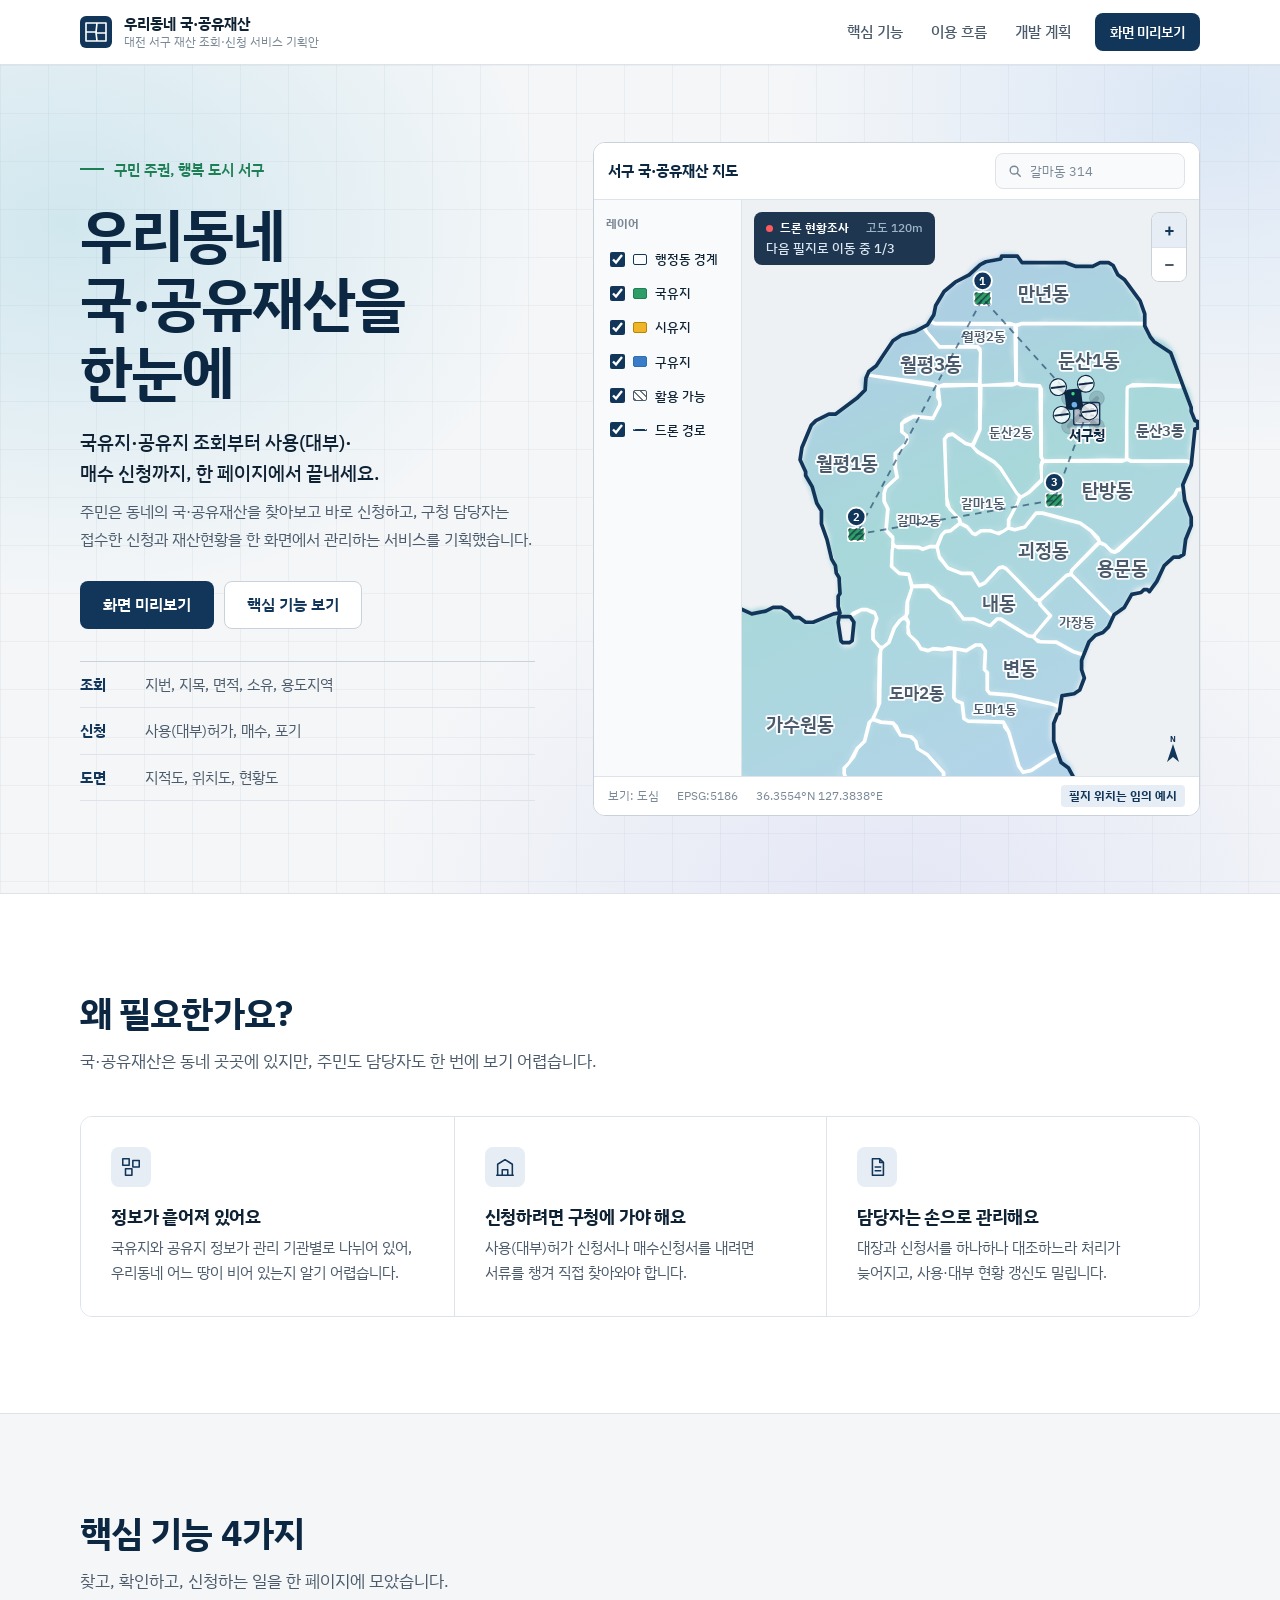
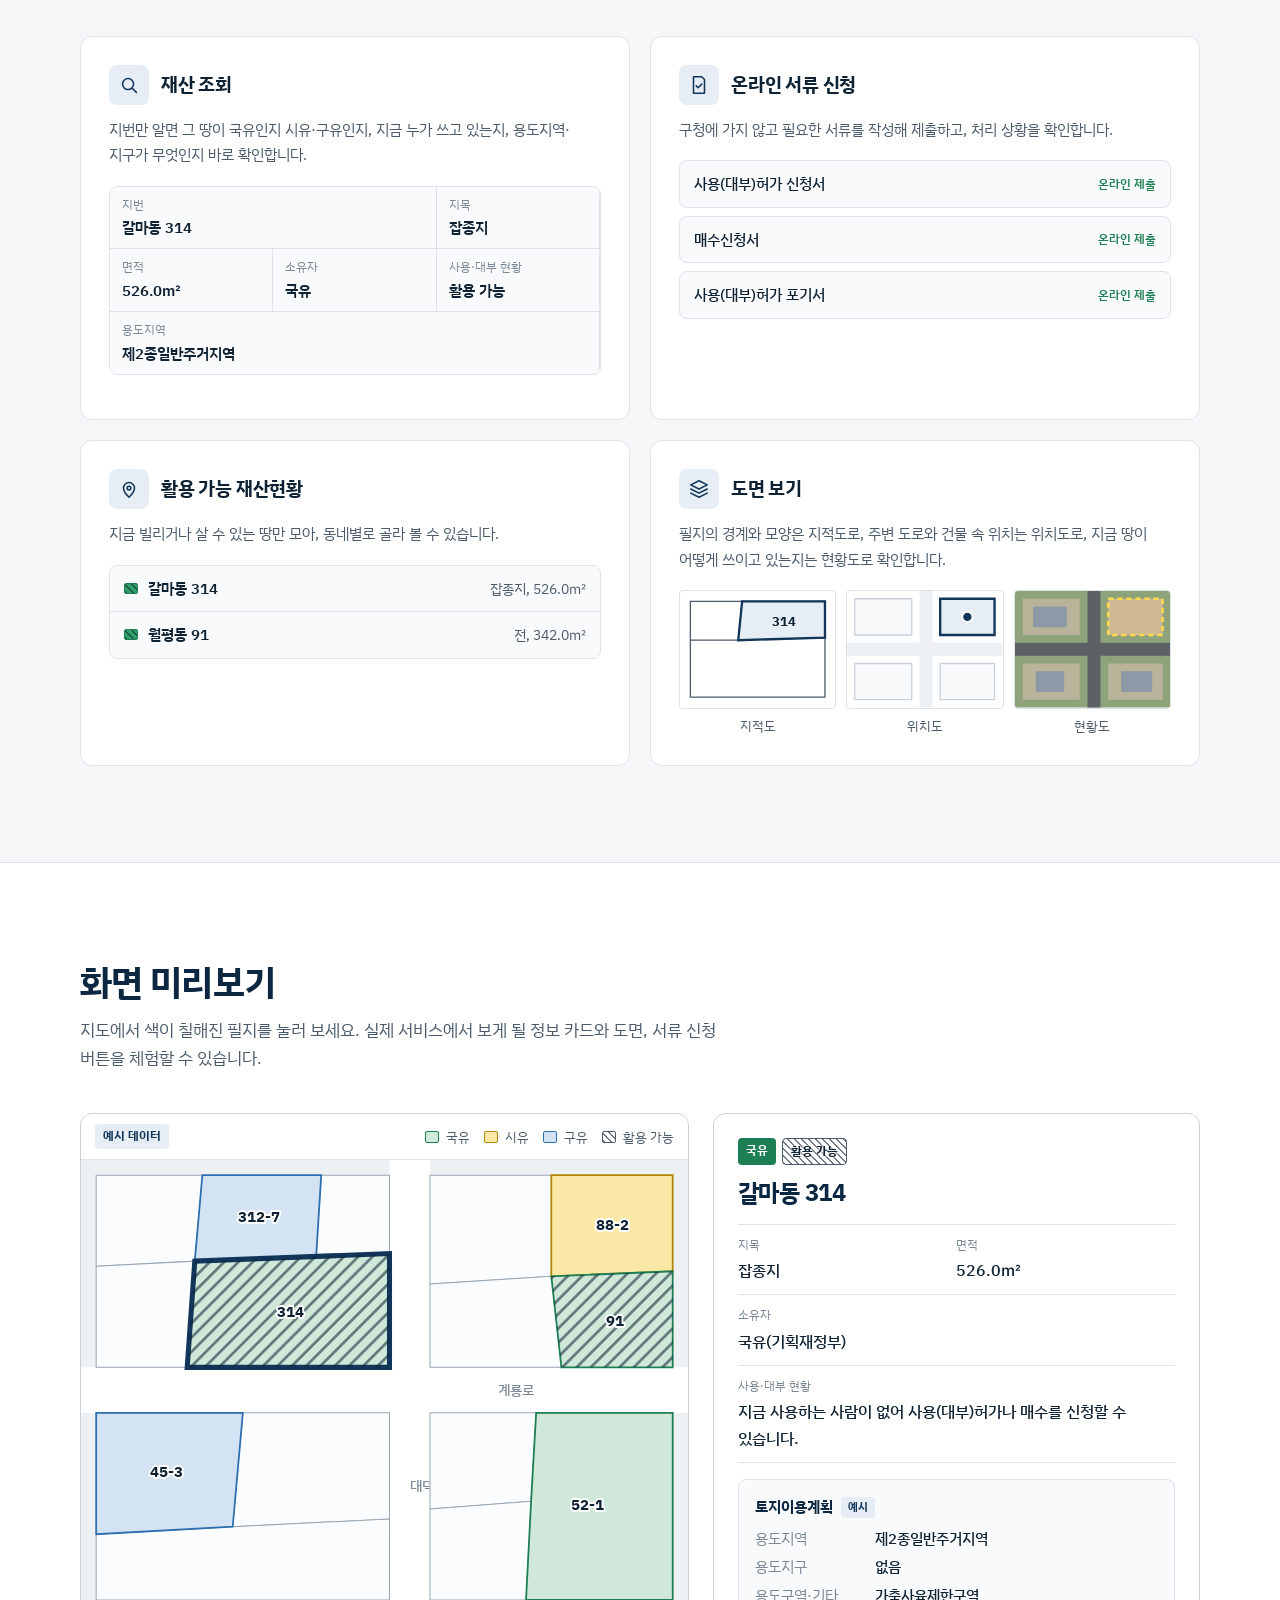
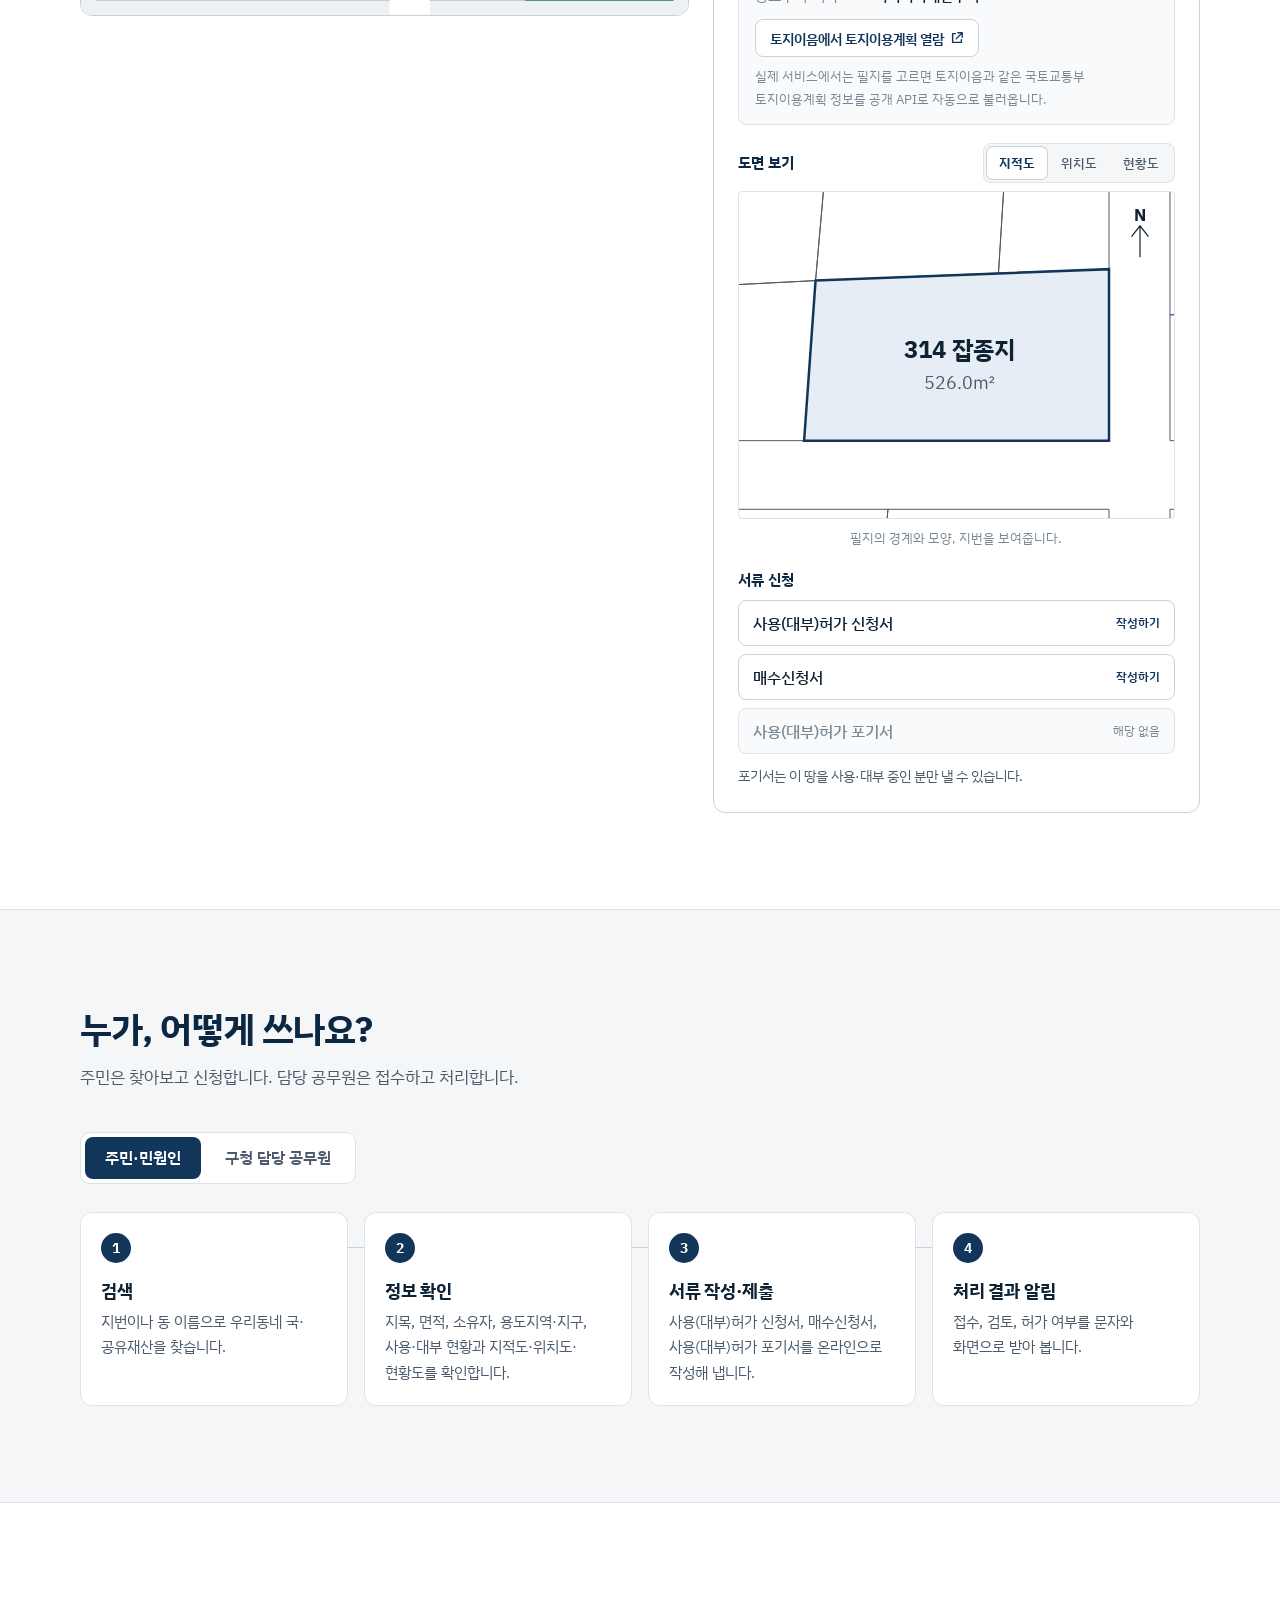
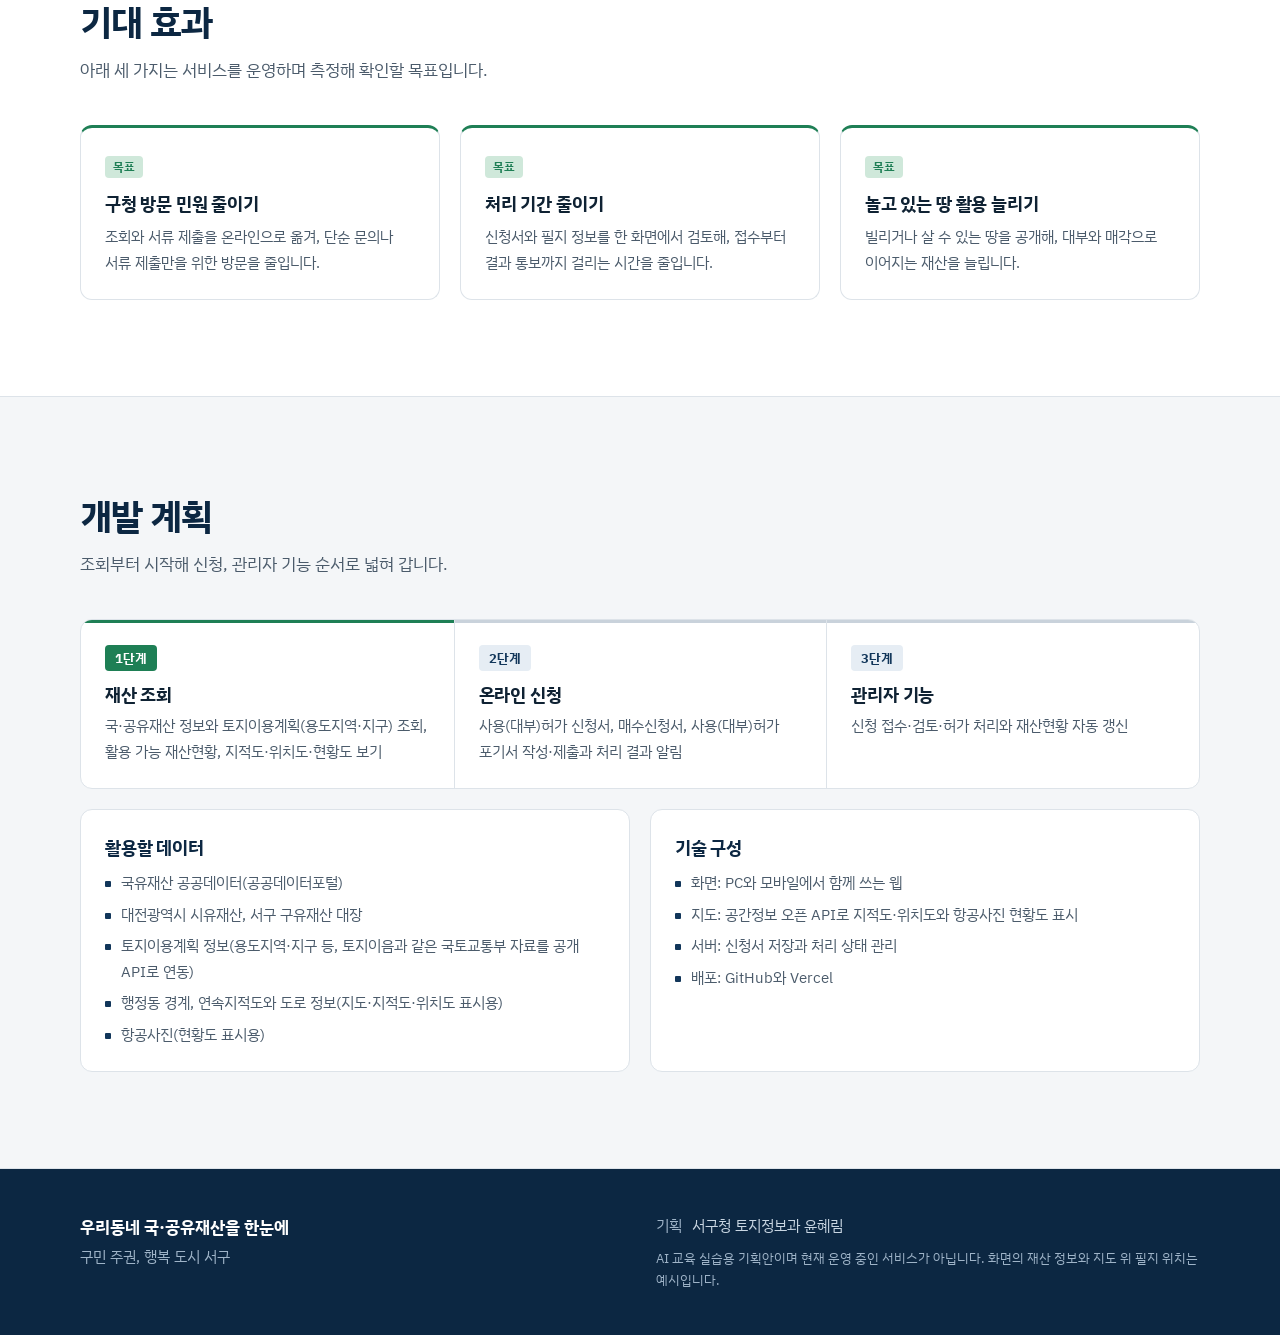
==== commit c6725a8b: "fix: 링크 미리보기 이미지가 앱 캐시 때문에 바뀌지 않는 문제 해결 - 같은 주소(og-image.png)를 계속 써서 카카오톡 등이 예전 이미지를 재사용하던 문제 - 새 파일" ====
--- a/index.html
+++ b/index.html
@@ -11,7 +11,7 @@
   <meta property="og:title" content="우리동네 국·공유재산을 한눈에">
   <meta property="og:description" content="국유지·공유지 조회부터 사용(대부)·매수 신청까지, 한 페이지에서 끝내세요.">
   <meta property="og:url" content="https://seogu-land.vercel.app/">
-  <meta property="og:image" content="https://seogu-land.vercel.app/og-image.png">
+  <meta property="og:image" content="https://seogu-land.vercel.app/og-image-20260915.png">
   <meta property="og:image:width" content="1200">
   <meta property="og:image:height" content="630">
   <meta property="og:image:alt" content="서구 국·공유재산 지도 화면. 행정동 지도 위에 국유지, 시유지, 구유지가 색으로 표시되어 있고, 드론이 만년동과 월평1동 조사를 마치고 탄방동을 촬영하고 있습니다.">
@@ -19,7 +19,7 @@
   <meta name="twitter:card" content="summary_large_image">
   <meta name="twitter:title" content="우리동네 국·공유재산을 한눈에">
   <meta name="twitter:description" content="국유지·공유지 조회부터 사용(대부)·매수 신청까지, 한 페이지에서 끝내세요.">
-  <meta name="twitter:image" content="https://seogu-land.vercel.app/og-image.png">
+  <meta name="twitter:image" content="https://seogu-land.vercel.app/og-image-20260915.png">
   <link rel="icon" href="data:image/svg+xml,%3Csvg xmlns='http://www.w3.org/2000/svg' viewBox='0 0 32 32'%3E%3Crect width='32' height='32' rx='6' fill='%2312365A'/%3E%3Cpath d='M6 7h11l-1 9H6zM17 7h9v10h-10zM6 16h10l1 9H6zM16 17h10v8h-9z' fill='none' stroke='%23FFFFFF' stroke-width='1.6' stroke-linejoin='round'/%3E%3C/svg%3E">
   <link rel="preconnect" href="https://fonts.googleapis.com">
   <link rel="preconnect" href="https://fonts.gstatic.com" crossorigin>
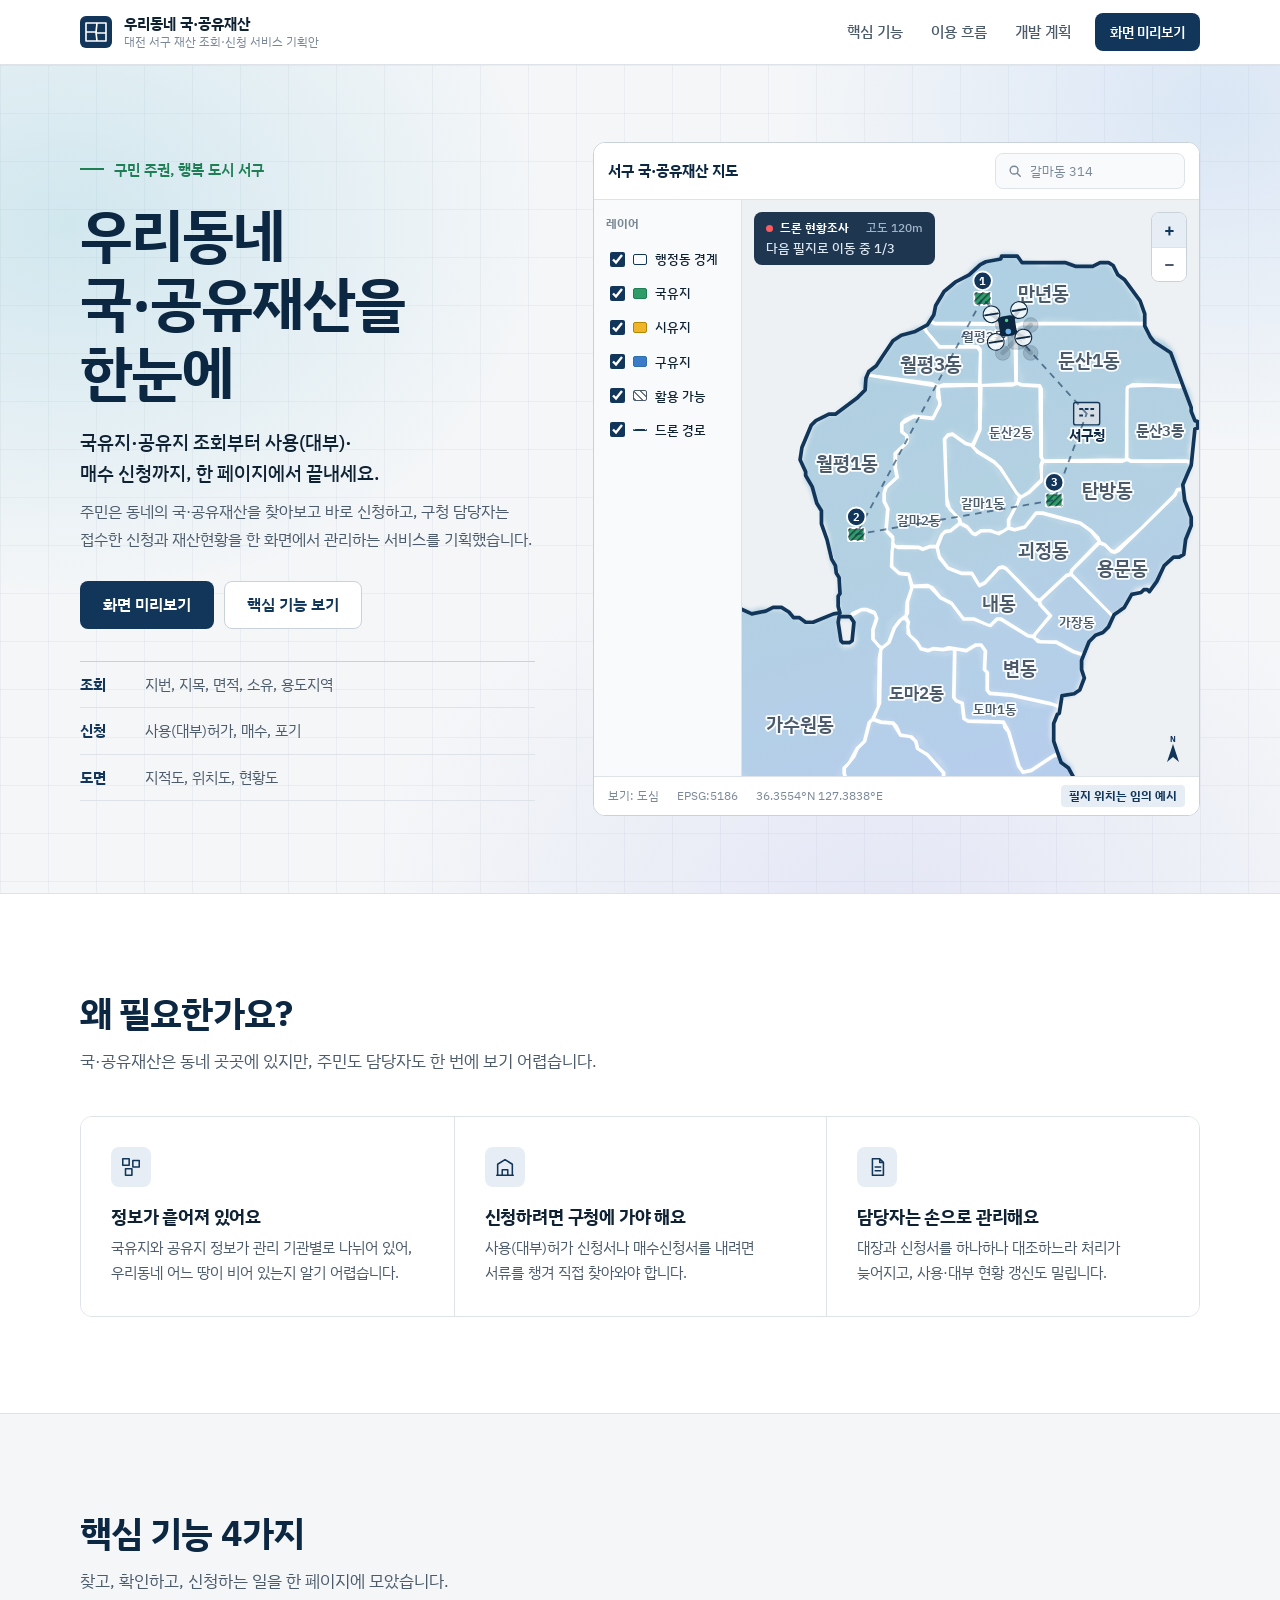
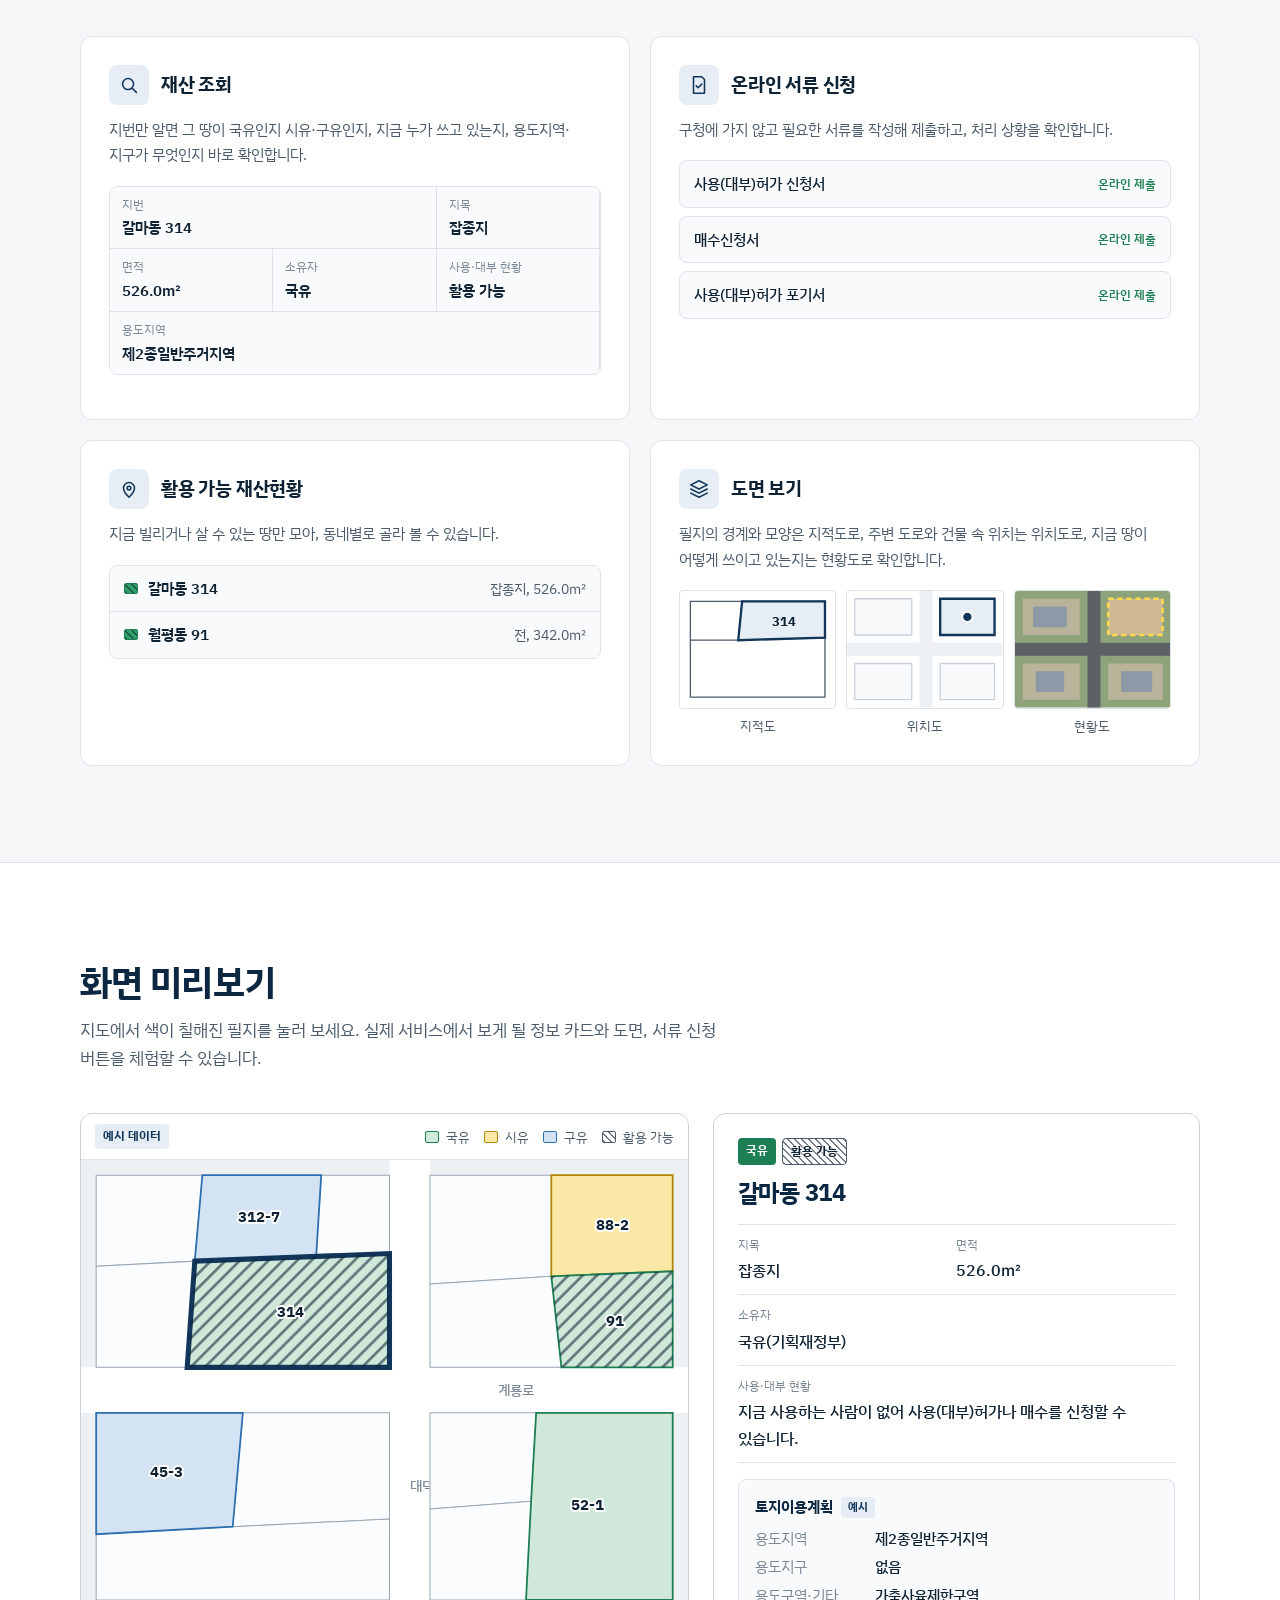
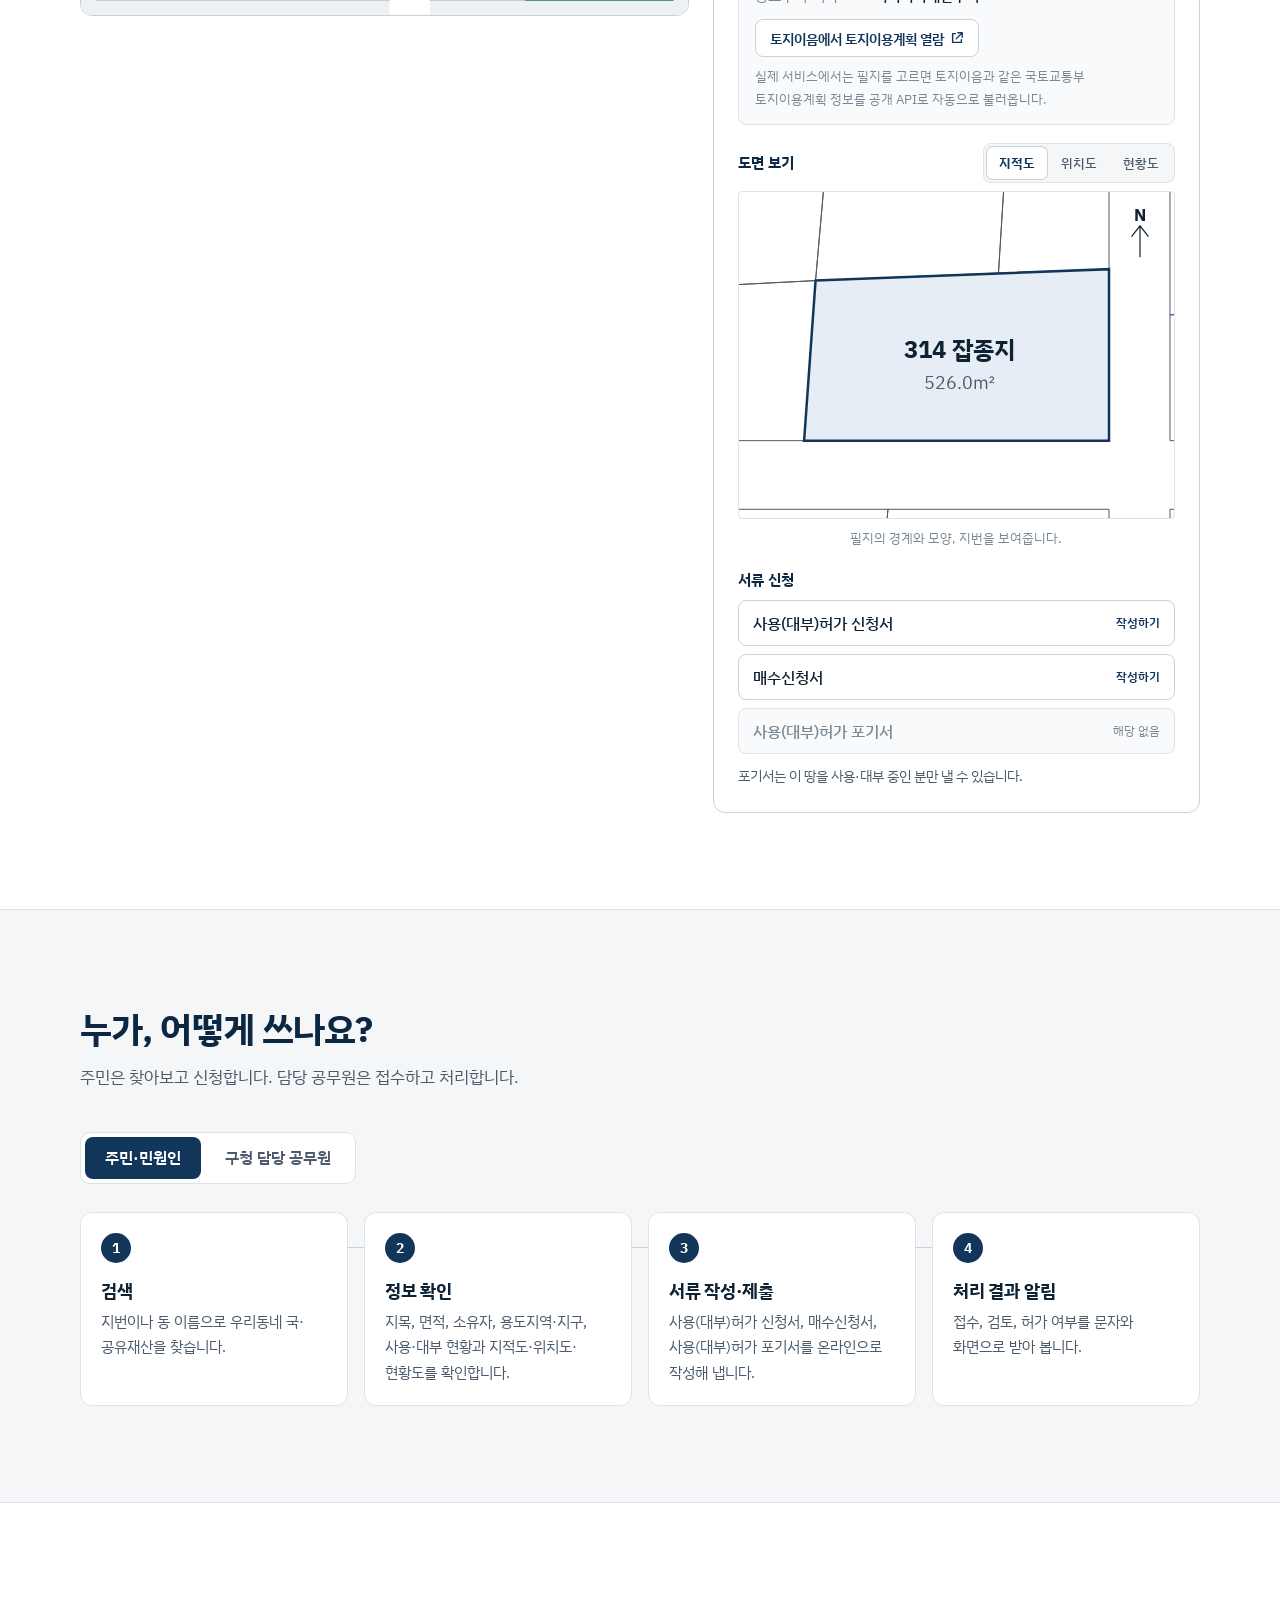
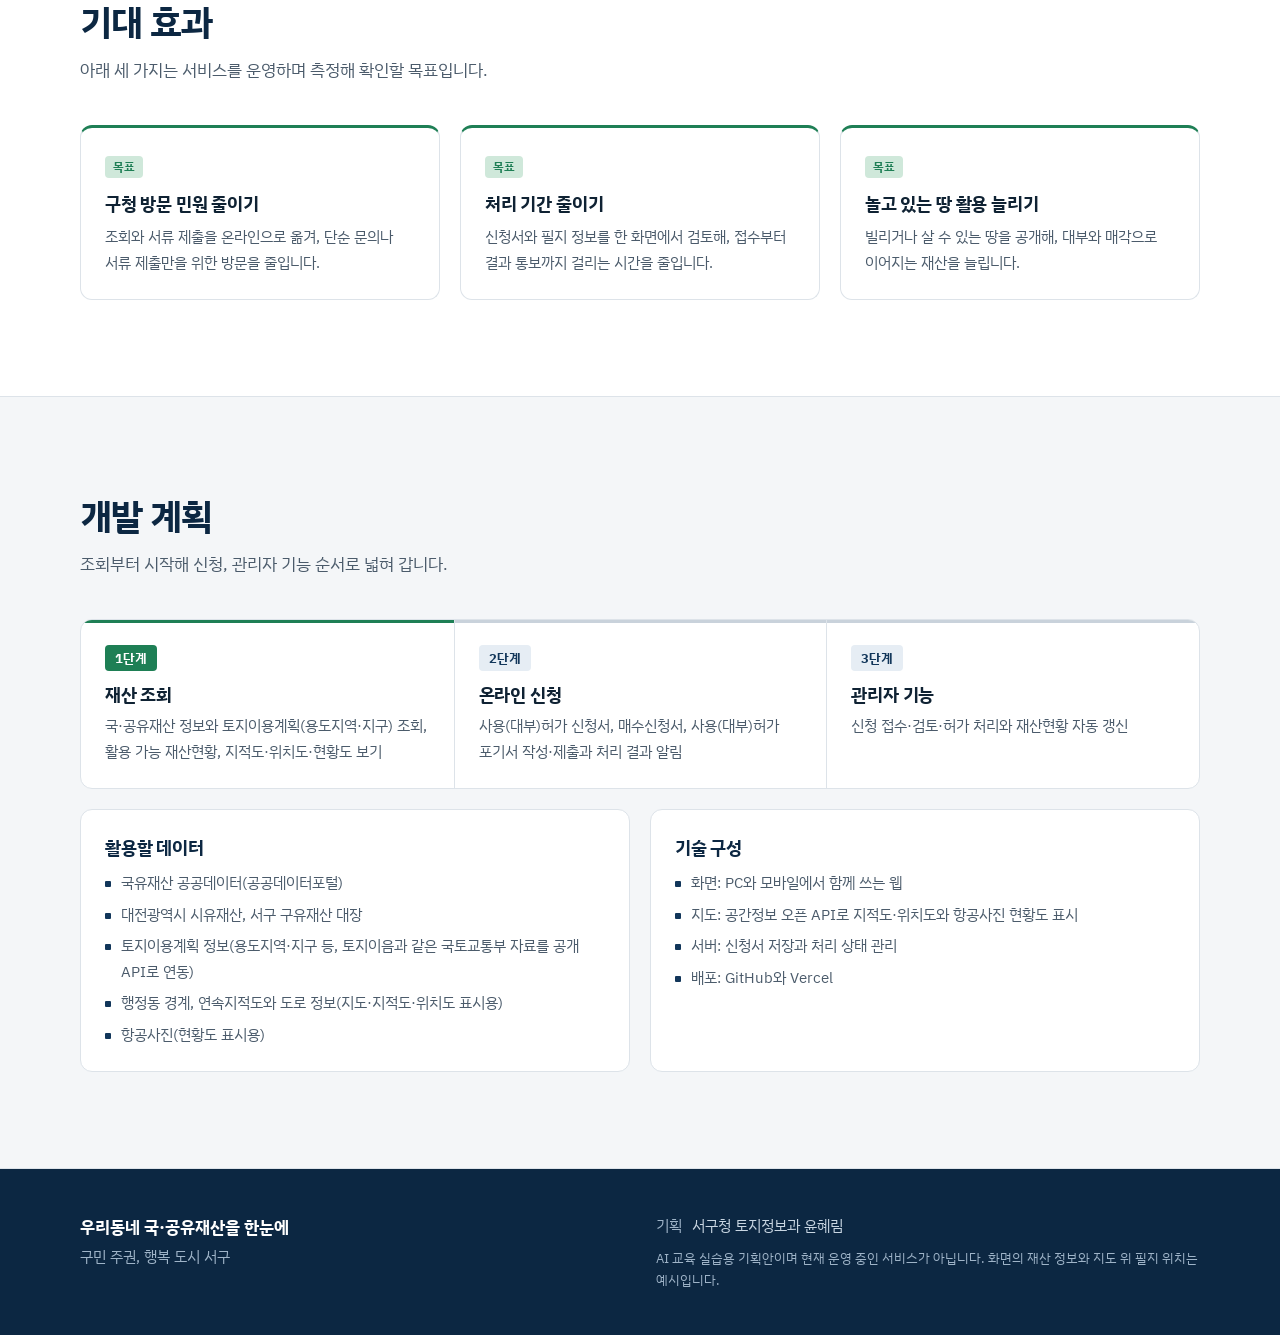
==== commit 073cc6bd: "feat: 링크 미리보기 이미지를 첫 화면 구성(소개 문구 + 지도)으로 교체 - 왼쪽 슬로건·제목·설명·버튼, 오른쪽 드론 조사 중인 행정동 지도 화면으로 og 이미지 새로 제작" ====
--- a/index.html
+++ b/index.html
@@ -11,15 +11,15 @@
   <meta property="og:title" content="우리동네 국·공유재산을 한눈에">
   <meta property="og:description" content="국유지·공유지 조회부터 사용(대부)·매수 신청까지, 한 페이지에서 끝내세요.">
   <meta property="og:url" content="https://seogu-land.vercel.app/">
-  <meta property="og:image" content="https://seogu-land.vercel.app/og-image-20260915.png">
+  <meta property="og:image" content="https://seogu-land.vercel.app/og-image-20260915-2.png">
   <meta property="og:image:width" content="1200">
   <meta property="og:image:height" content="630">
-  <meta property="og:image:alt" content="서구 국·공유재산 지도 화면. 행정동 지도 위에 국유지, 시유지, 구유지가 색으로 표시되어 있고, 드론이 만년동과 월평1동 조사를 마치고 탄방동을 촬영하고 있습니다.">
-  <meta name="twitter:image:alt" content="서구 국·공유재산 지도 화면. 행정동 지도 위에 국유지, 시유지, 구유지가 색으로 표시되어 있고, 드론이 만년동과 월평1동 조사를 마치고 탄방동을 촬영하고 있습니다.">
+  <meta property="og:image:alt" content="우리동네 국·공유재산을 한눈에 첫 화면. 왼쪽에 구민 주권, 행복 도시 서구 슬로건과 서비스 소개, 오른쪽에 서구 행정동 지도 위를 드론이 조사하는 지도 화면이 있습니다.">
+  <meta name="twitter:image:alt" content="우리동네 국·공유재산을 한눈에 첫 화면. 왼쪽에 구민 주권, 행복 도시 서구 슬로건과 서비스 소개, 오른쪽에 서구 행정동 지도 위를 드론이 조사하는 지도 화면이 있습니다.">
   <meta name="twitter:card" content="summary_large_image">
   <meta name="twitter:title" content="우리동네 국·공유재산을 한눈에">
   <meta name="twitter:description" content="국유지·공유지 조회부터 사용(대부)·매수 신청까지, 한 페이지에서 끝내세요.">
-  <meta name="twitter:image" content="https://seogu-land.vercel.app/og-image-20260915.png">
+  <meta name="twitter:image" content="https://seogu-land.vercel.app/og-image-20260915-2.png">
   <link rel="icon" href="data:image/svg+xml,%3Csvg xmlns='http://www.w3.org/2000/svg' viewBox='0 0 32 32'%3E%3Crect width='32' height='32' rx='6' fill='%2312365A'/%3E%3Cpath d='M6 7h11l-1 9H6zM17 7h9v10h-10zM6 16h10l1 9H6zM16 17h10v8h-9z' fill='none' stroke='%23FFFFFF' stroke-width='1.6' stroke-linejoin='round'/%3E%3C/svg%3E">
   <link rel="preconnect" href="https://fonts.googleapis.com">
   <link rel="preconnect" href="https://fonts.gstatic.com" crossorigin>
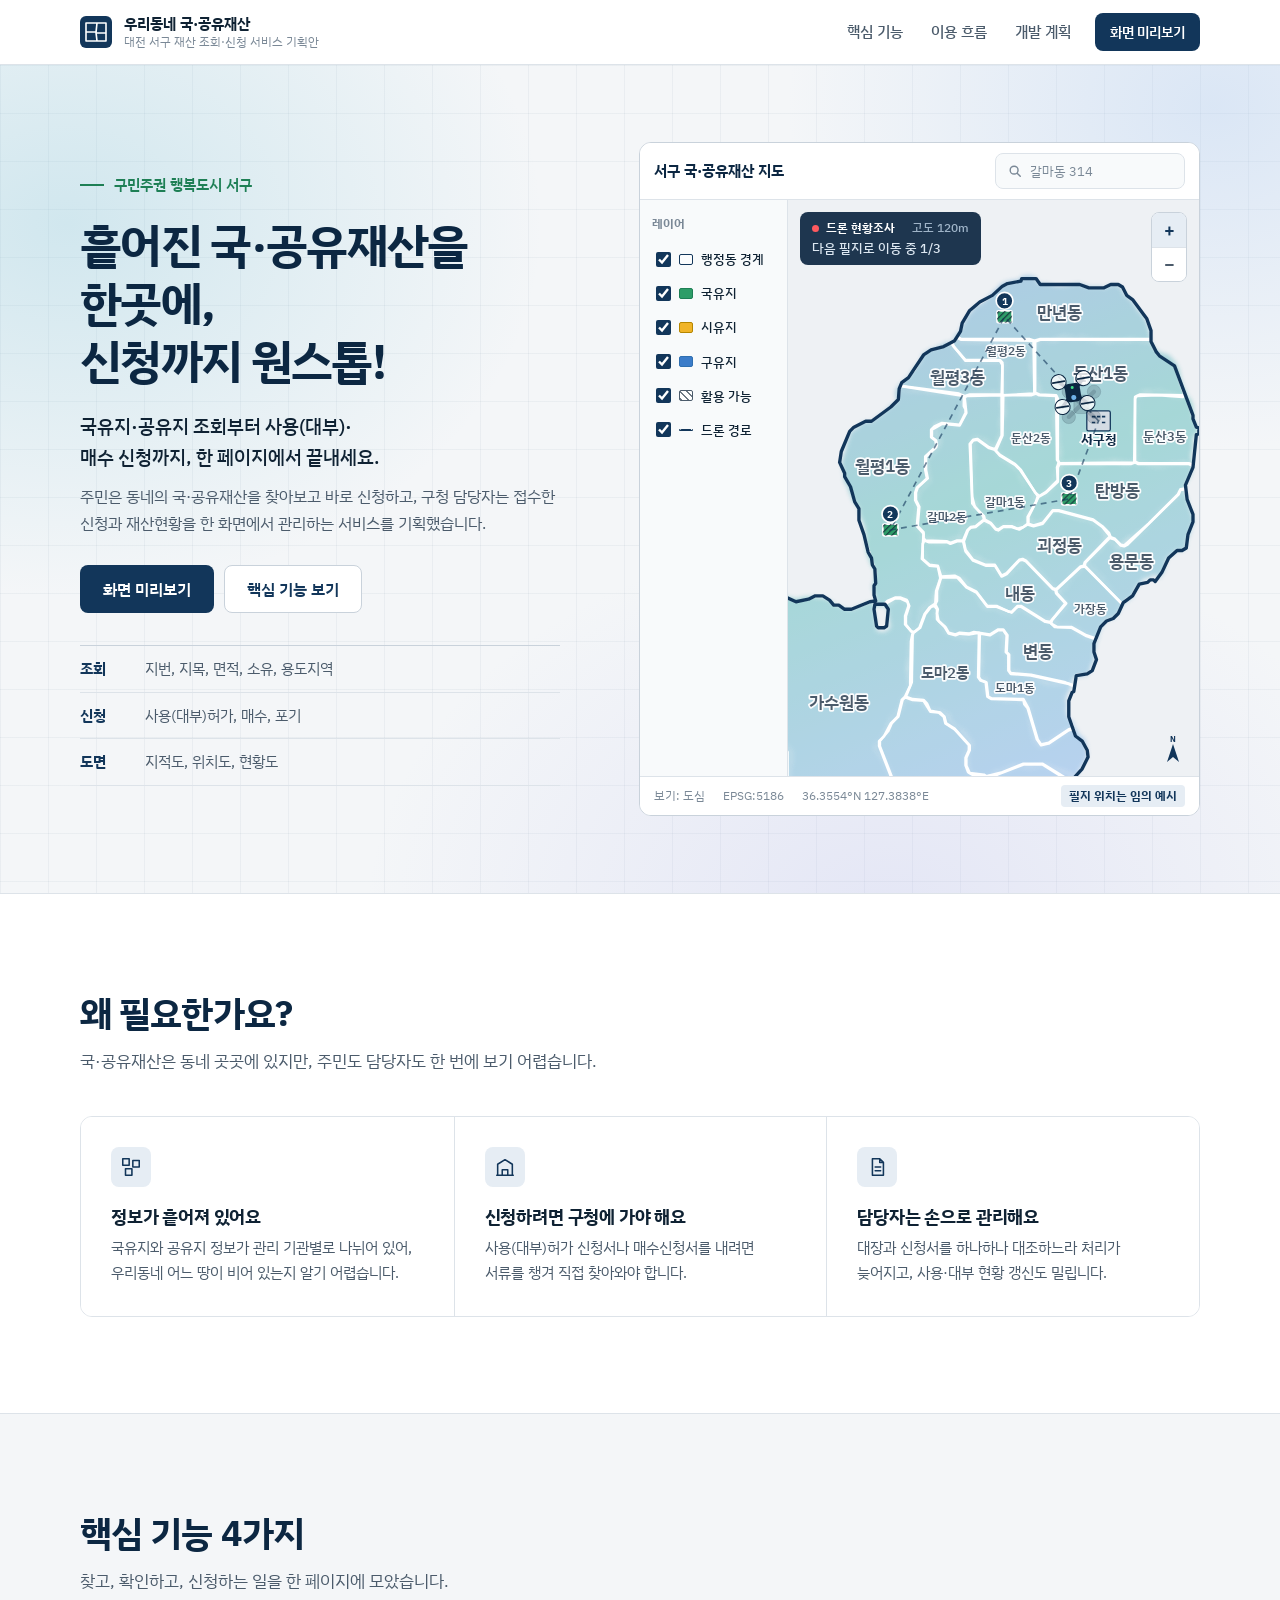
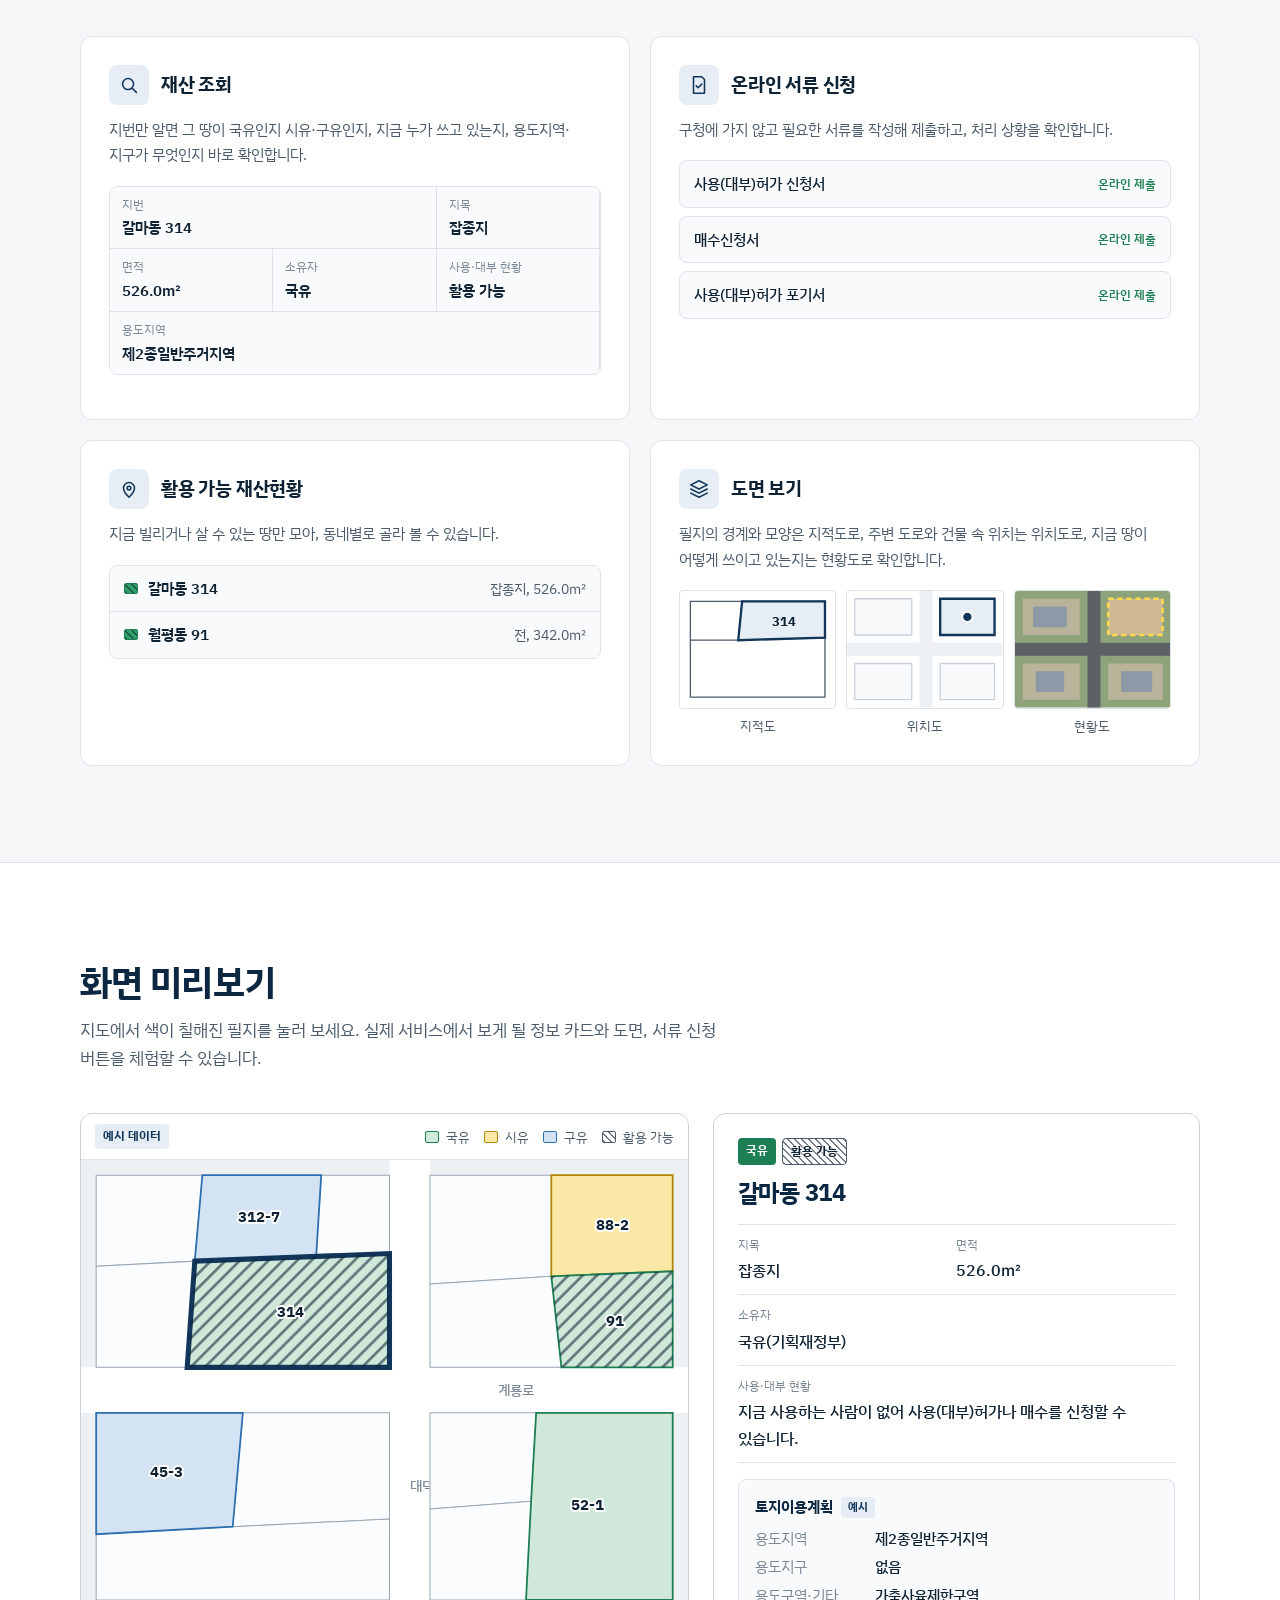
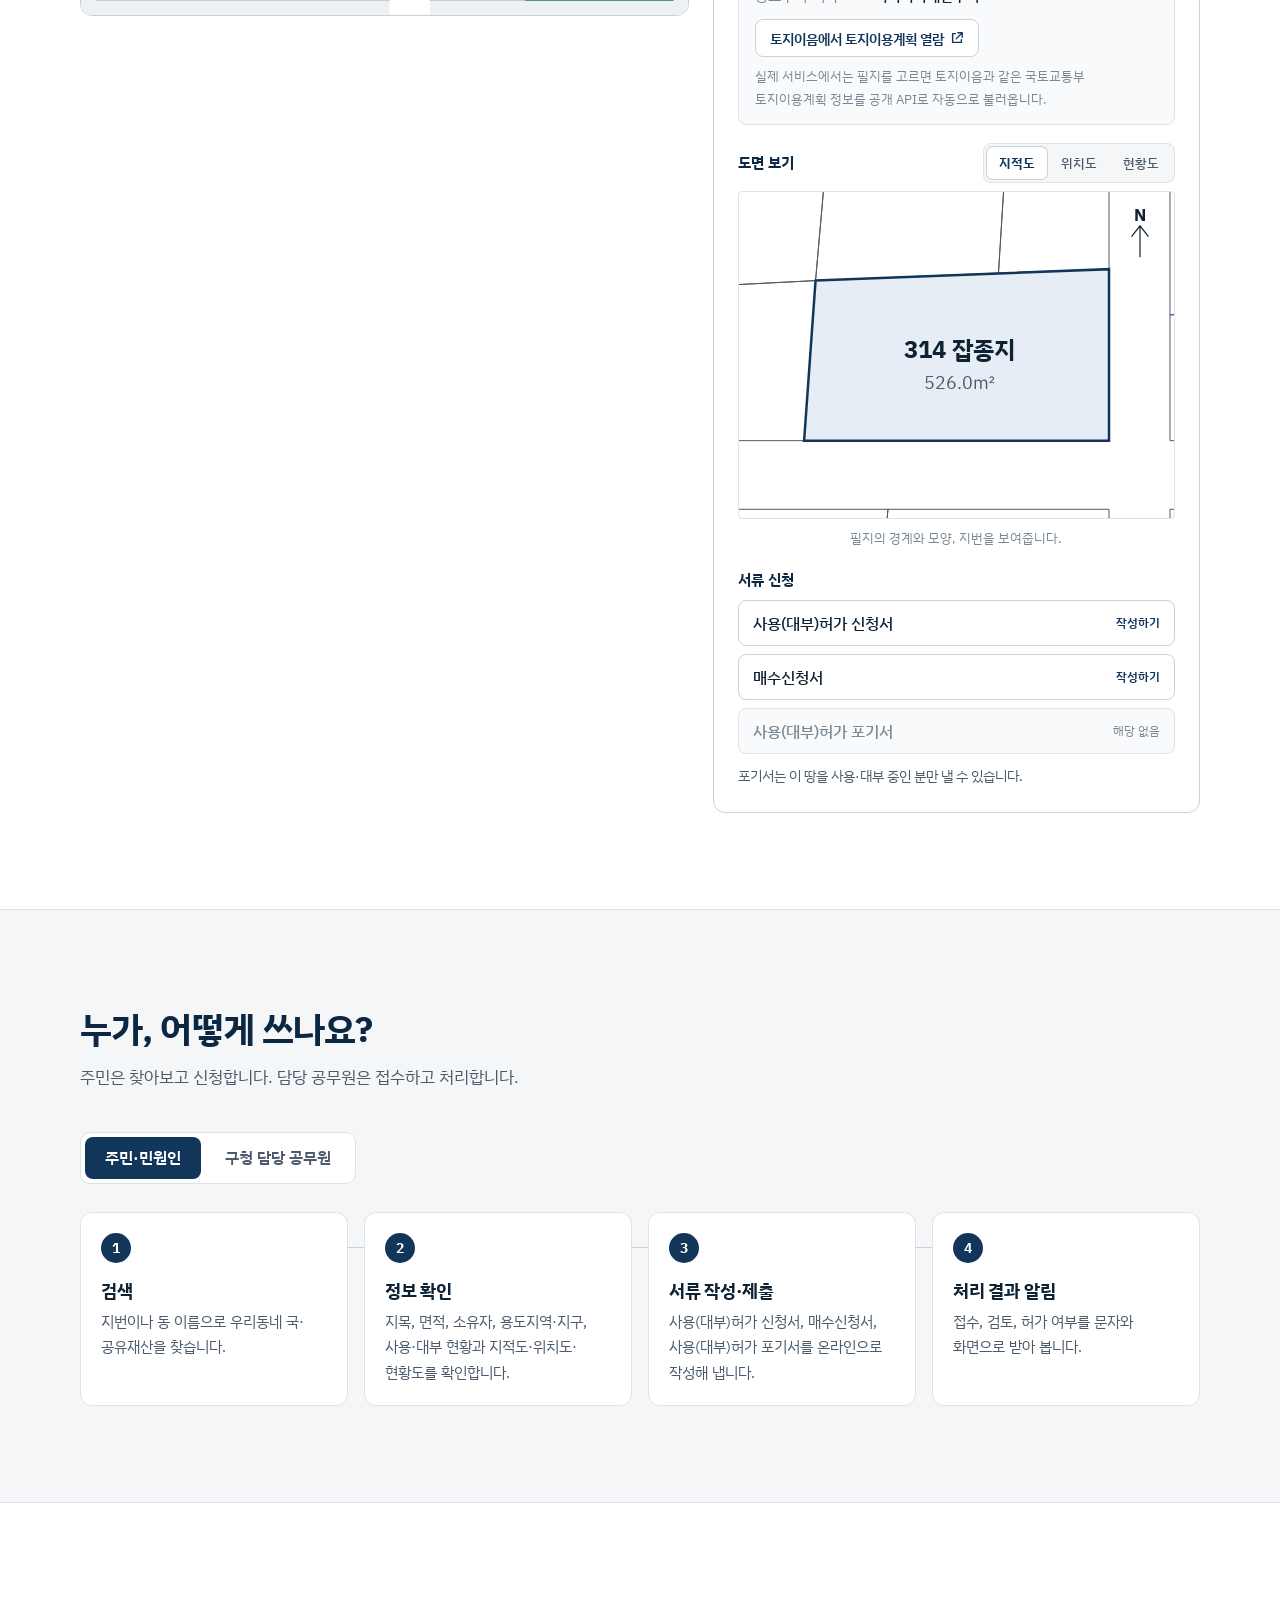
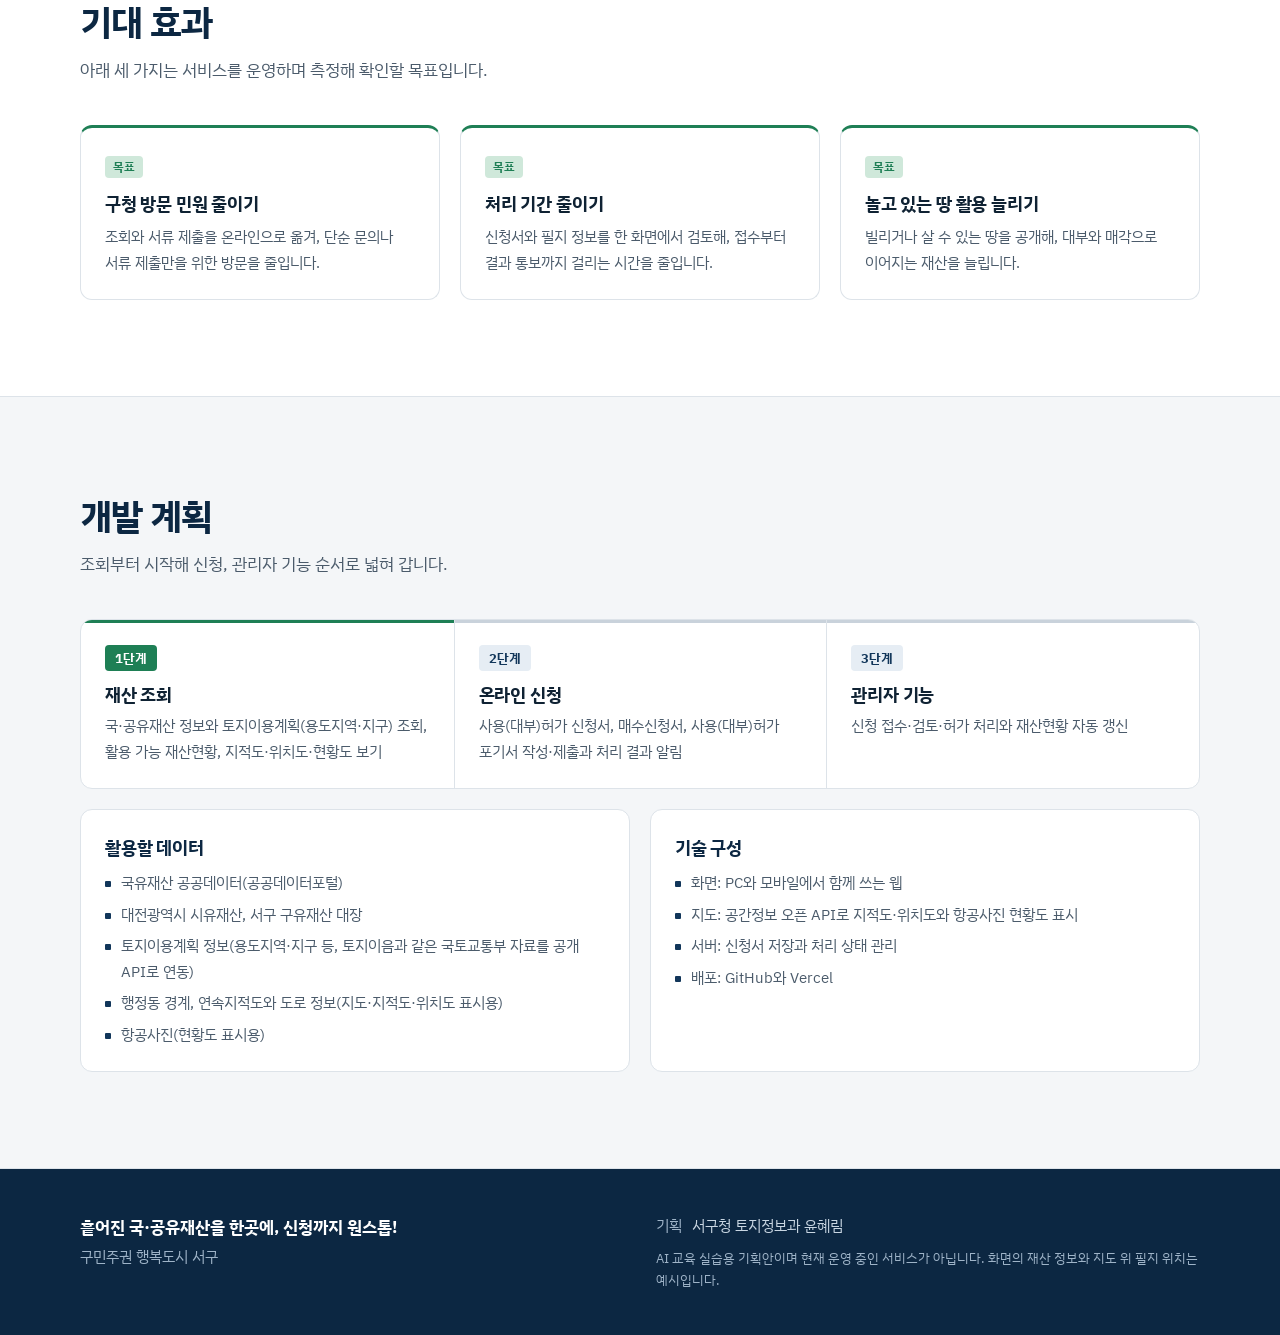
==== commit 5003e740: "feat: 첫 화면 제목과 서구 브랜드 슬로건 변경 - 첫 화면 제목을 '흩어진 국·공유재산을 한곳에, 신청까지 원스톱!'으로 변경하고 줄바꿈·글자 크기 조정 - 서구 브랜드 슬로" ====
--- a/index.html
+++ b/index.html
@@ -3,23 +3,23 @@
 <head>
   <meta charset="utf-8">
   <meta name="viewport" content="width=device-width, initial-scale=1">
-  <title>우리동네 국·공유재산을 한눈에 | 서구 국·공유재산 서비스 기획안</title>
+  <title>흩어진 국·공유재산을 한곳에, 신청까지 원스톱! | 대전 서구 국·공유재산 서비스 기획안</title>
   <meta name="description" content="대전 서구 국유지·공유지 조회부터 사용(대부)허가·매수 신청까지 한 페이지에서 처리하는 서비스 기획안">
   <meta property="og:type" content="website">
   <meta property="og:locale" content="ko_KR">
-  <meta property="og:site_name" content="우리동네 국·공유재산을 한눈에">
-  <meta property="og:title" content="우리동네 국·공유재산을 한눈에">
+  <meta property="og:site_name" content="우리동네 국·공유재산">
+  <meta property="og:title" content="흩어진 국·공유재산을 한곳에, 신청까지 원스톱!">
   <meta property="og:description" content="국유지·공유지 조회부터 사용(대부)·매수 신청까지, 한 페이지에서 끝내세요.">
   <meta property="og:url" content="https://seogu-land.vercel.app/">
-  <meta property="og:image" content="https://seogu-land.vercel.app/og-image-20260915-2.png">
+  <meta property="og:image" content="https://seogu-land.vercel.app/og-image-20260915-3.png">
   <meta property="og:image:width" content="1200">
   <meta property="og:image:height" content="630">
-  <meta property="og:image:alt" content="우리동네 국·공유재산을 한눈에 첫 화면. 왼쪽에 구민 주권, 행복 도시 서구 슬로건과 서비스 소개, 오른쪽에 서구 행정동 지도 위를 드론이 조사하는 지도 화면이 있습니다.">
-  <meta name="twitter:image:alt" content="우리동네 국·공유재산을 한눈에 첫 화면. 왼쪽에 구민 주권, 행복 도시 서구 슬로건과 서비스 소개, 오른쪽에 서구 행정동 지도 위를 드론이 조사하는 지도 화면이 있습니다.">
+  <meta property="og:image:alt" content="첫 화면. 왼쪽에 구민주권 행복도시 서구 슬로건과 '흩어진 국·공유재산을 한곳에, 신청까지 원스톱!' 제목, 오른쪽에 서구 행정동 지도 위를 드론이 조사하는 지도 화면이 있습니다.">
+  <meta name="twitter:image:alt" content="첫 화면. 왼쪽에 구민주권 행복도시 서구 슬로건과 '흩어진 국·공유재산을 한곳에, 신청까지 원스톱!' 제목, 오른쪽에 서구 행정동 지도 위를 드론이 조사하는 지도 화면이 있습니다.">
   <meta name="twitter:card" content="summary_large_image">
-  <meta name="twitter:title" content="우리동네 국·공유재산을 한눈에">
+  <meta name="twitter:title" content="흩어진 국·공유재산을 한곳에, 신청까지 원스톱!">
   <meta name="twitter:description" content="국유지·공유지 조회부터 사용(대부)·매수 신청까지, 한 페이지에서 끝내세요.">
-  <meta name="twitter:image" content="https://seogu-land.vercel.app/og-image-20260915-2.png">
+  <meta name="twitter:image" content="https://seogu-land.vercel.app/og-image-20260915-3.png">
   <link rel="icon" href="data:image/svg+xml,%3Csvg xmlns='http://www.w3.org/2000/svg' viewBox='0 0 32 32'%3E%3Crect width='32' height='32' rx='6' fill='%2312365A'/%3E%3Cpath d='M6 7h11l-1 9H6zM17 7h9v10h-10zM6 16h10l1 9H6zM16 17h10v8h-9z' fill='none' stroke='%23FFFFFF' stroke-width='1.6' stroke-linejoin='round'/%3E%3C/svg%3E">
   <link rel="preconnect" href="https://fonts.googleapis.com">
   <link rel="preconnect" href="https://fonts.gstatic.com" crossorigin>
@@ -55,8 +55,8 @@
     <section class="hero" id="top">
       <div class="wrap hero-inner">
         <div class="hero-text">
-          <p class="slogan">구민 주권, 행복 도시 서구</p>
-          <h1>우리동네<br>국·공유재산을<br>한눈에</h1>
+          <p class="slogan">구민주권 행복도시 서구</p>
+          <h1><span>흩어진 국·공유재산을 한곳에,</span> <span>신청까지 원스톱!</span></h1>
           <p class="lede">국유지·공유지 조회부터 사용(대부)·매수 신청까지, 한 페이지에서 끝내세요.</p>
           <p class="lede-sub">주민은 동네의 국·공유재산을 찾아보고 바로 신청하고, 구청 담당자는 접수한 신청과 재산현황을 한 화면에서 관리하는 서비스를 기획했습니다.</p>
           <div class="hero-actions">
@@ -462,8 +462,8 @@
   <footer class="footer">
     <div class="wrap footer-inner">
       <div>
-        <p class="footer-name">우리동네 국·공유재산을 한눈에</p>
-        <p class="footer-slogan">구민 주권, 행복 도시 서구</p>
+        <p class="footer-name">흩어진 국·공유재산을 한곳에, 신청까지 원스톱!</p>
+        <p class="footer-slogan">구민주권 행복도시 서구</p>
       </div>
       <div class="footer-meta">
         <p><span class="footer-label">기획</span>서구청 토지정보과 윤혜림</p>
--- a/style.css
+++ b/style.css
@@ -125,7 +125,7 @@
 }
 .hero-inner {
   display: grid;
-  grid-template-columns: minmax(0, 0.9fr) minmax(0, 1.2fr);
+  grid-template-columns: minmax(0, 1fr) minmax(0, 1.12fr);
   gap: clamp(32px, 4.5vw, 64px);
   align-items: center;
 }
@@ -152,9 +152,10 @@
 }
 .slogan::before { content: ""; width: 24px; height: 2px; background: var(--kuk); }
 .hero h1 {
-  font-size: clamp(2.375rem, 4.6vw, 3.875rem);
-  line-height: 1.16; letter-spacing: -0.035em; font-weight: 700; color: var(--navy-deep);
-}
+  font-size: clamp(2.125rem, 3.7vw, 3.25rem);
+  line-height: 1.22; letter-spacing: -0.035em; font-weight: 700; color: var(--navy-deep);
+}
+.hero h1 span { display: block; }
 .lede { margin-top: 22px; font-size: clamp(1.0625rem, 1.5vw, 1.25rem); font-weight: 500; line-height: 1.6; max-width: 30em; text-wrap: balance; }
 .lede-sub { margin-top: 10px; color: var(--ink-soft); max-width: 34em; text-wrap: pretty; }
 .hero-actions { display: flex; flex-wrap: wrap; gap: 10px; margin-top: 28px; }
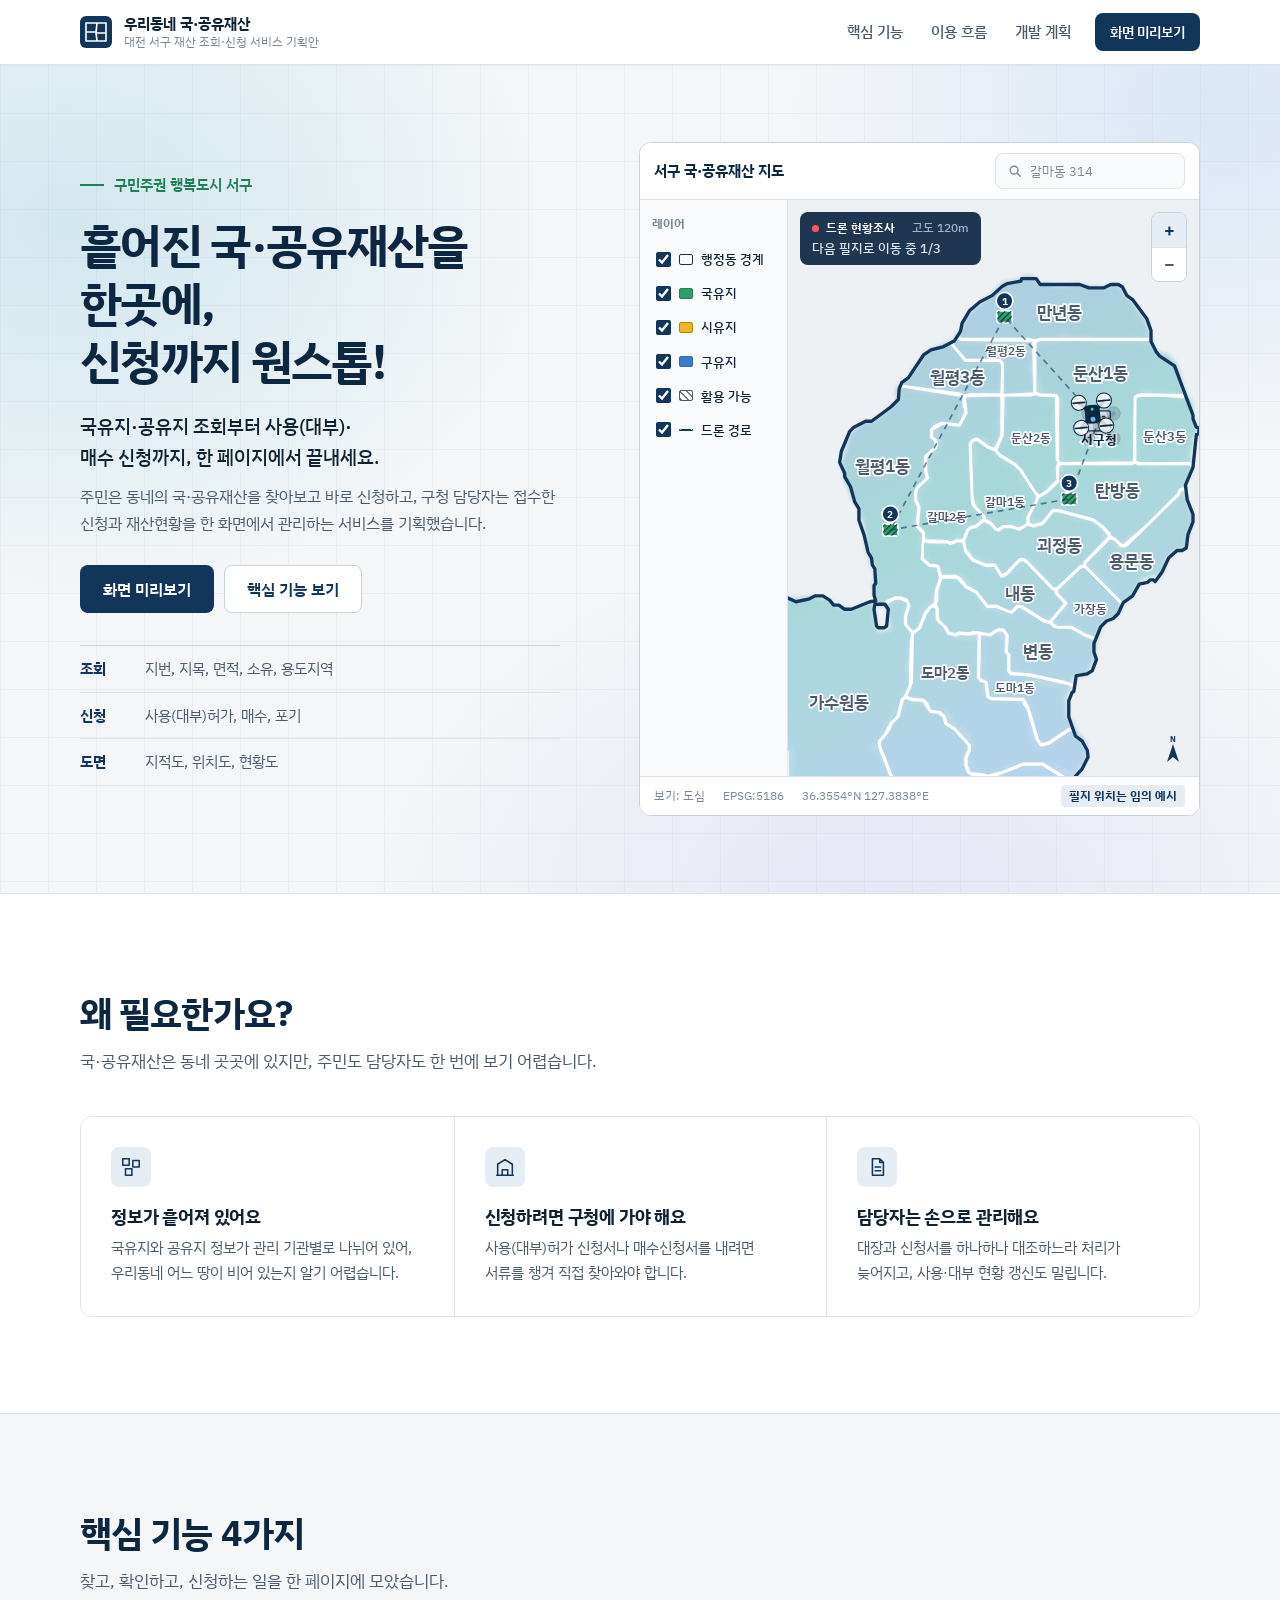
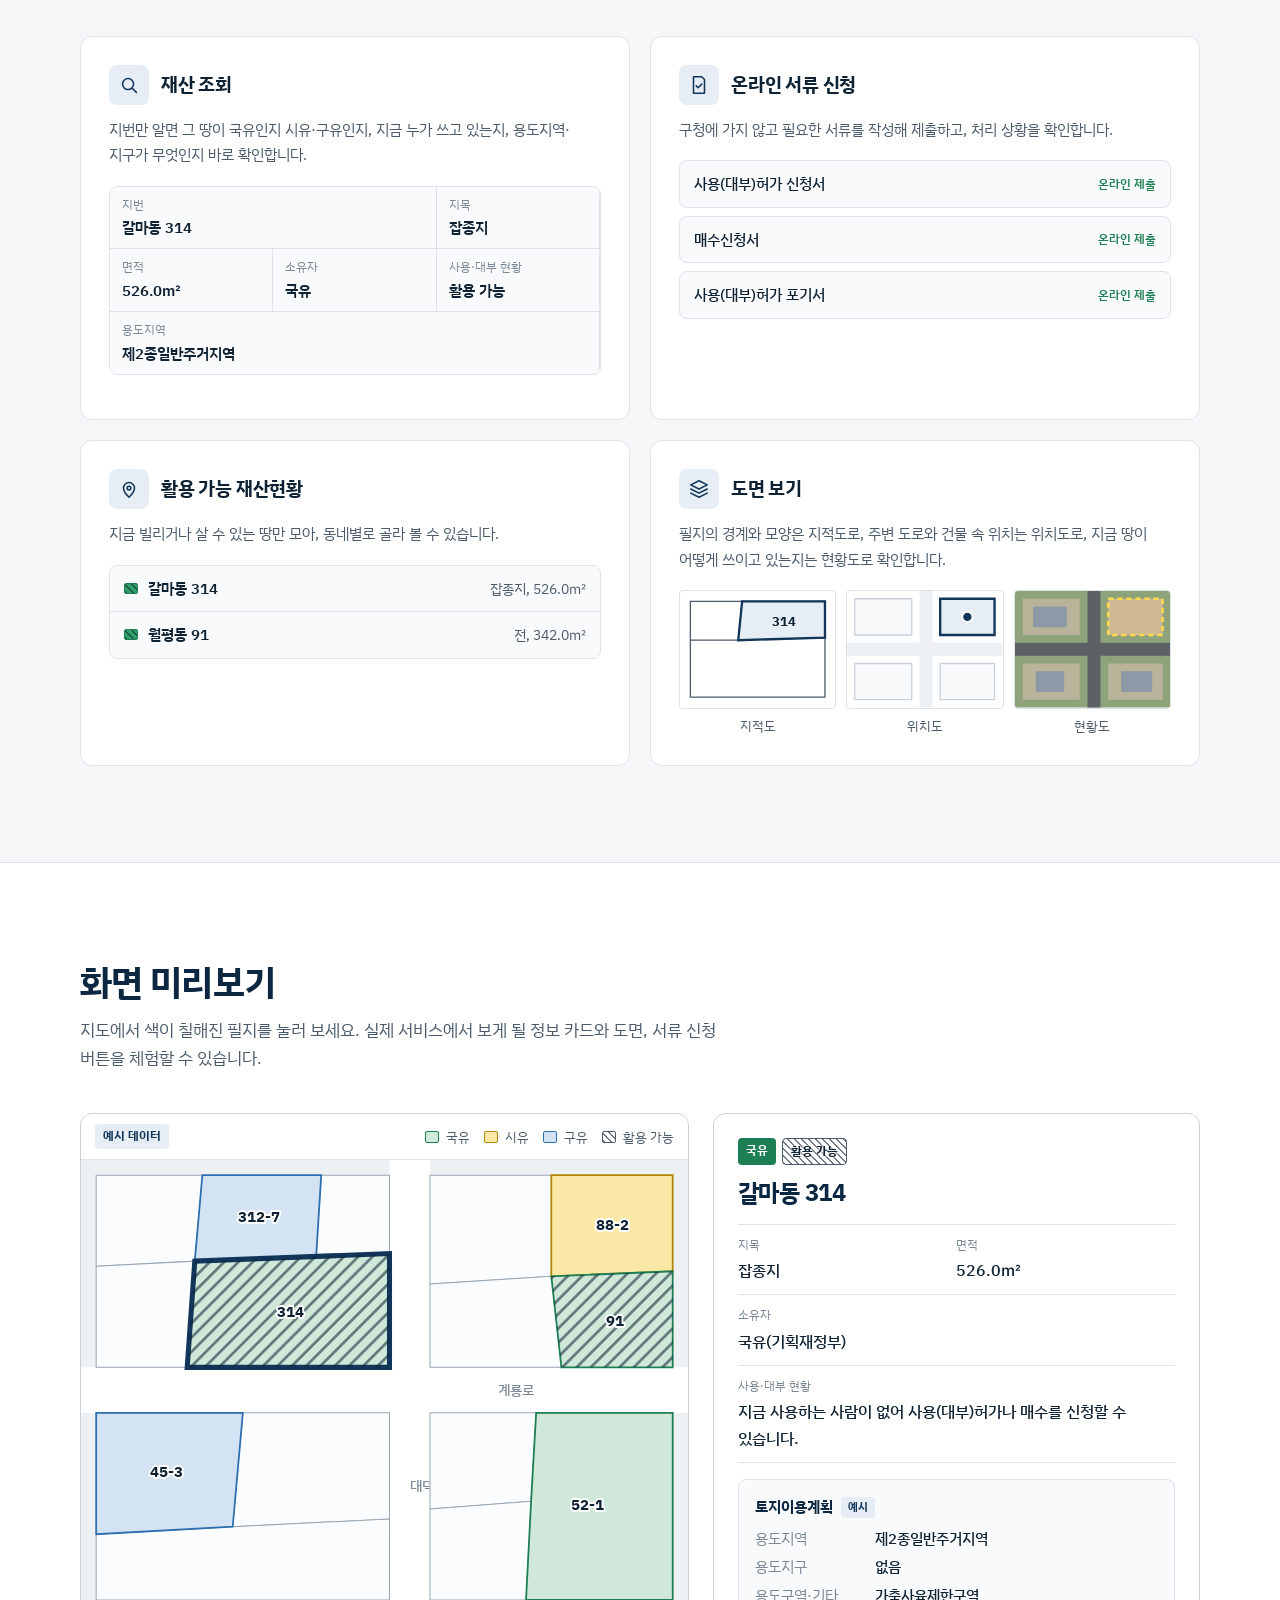
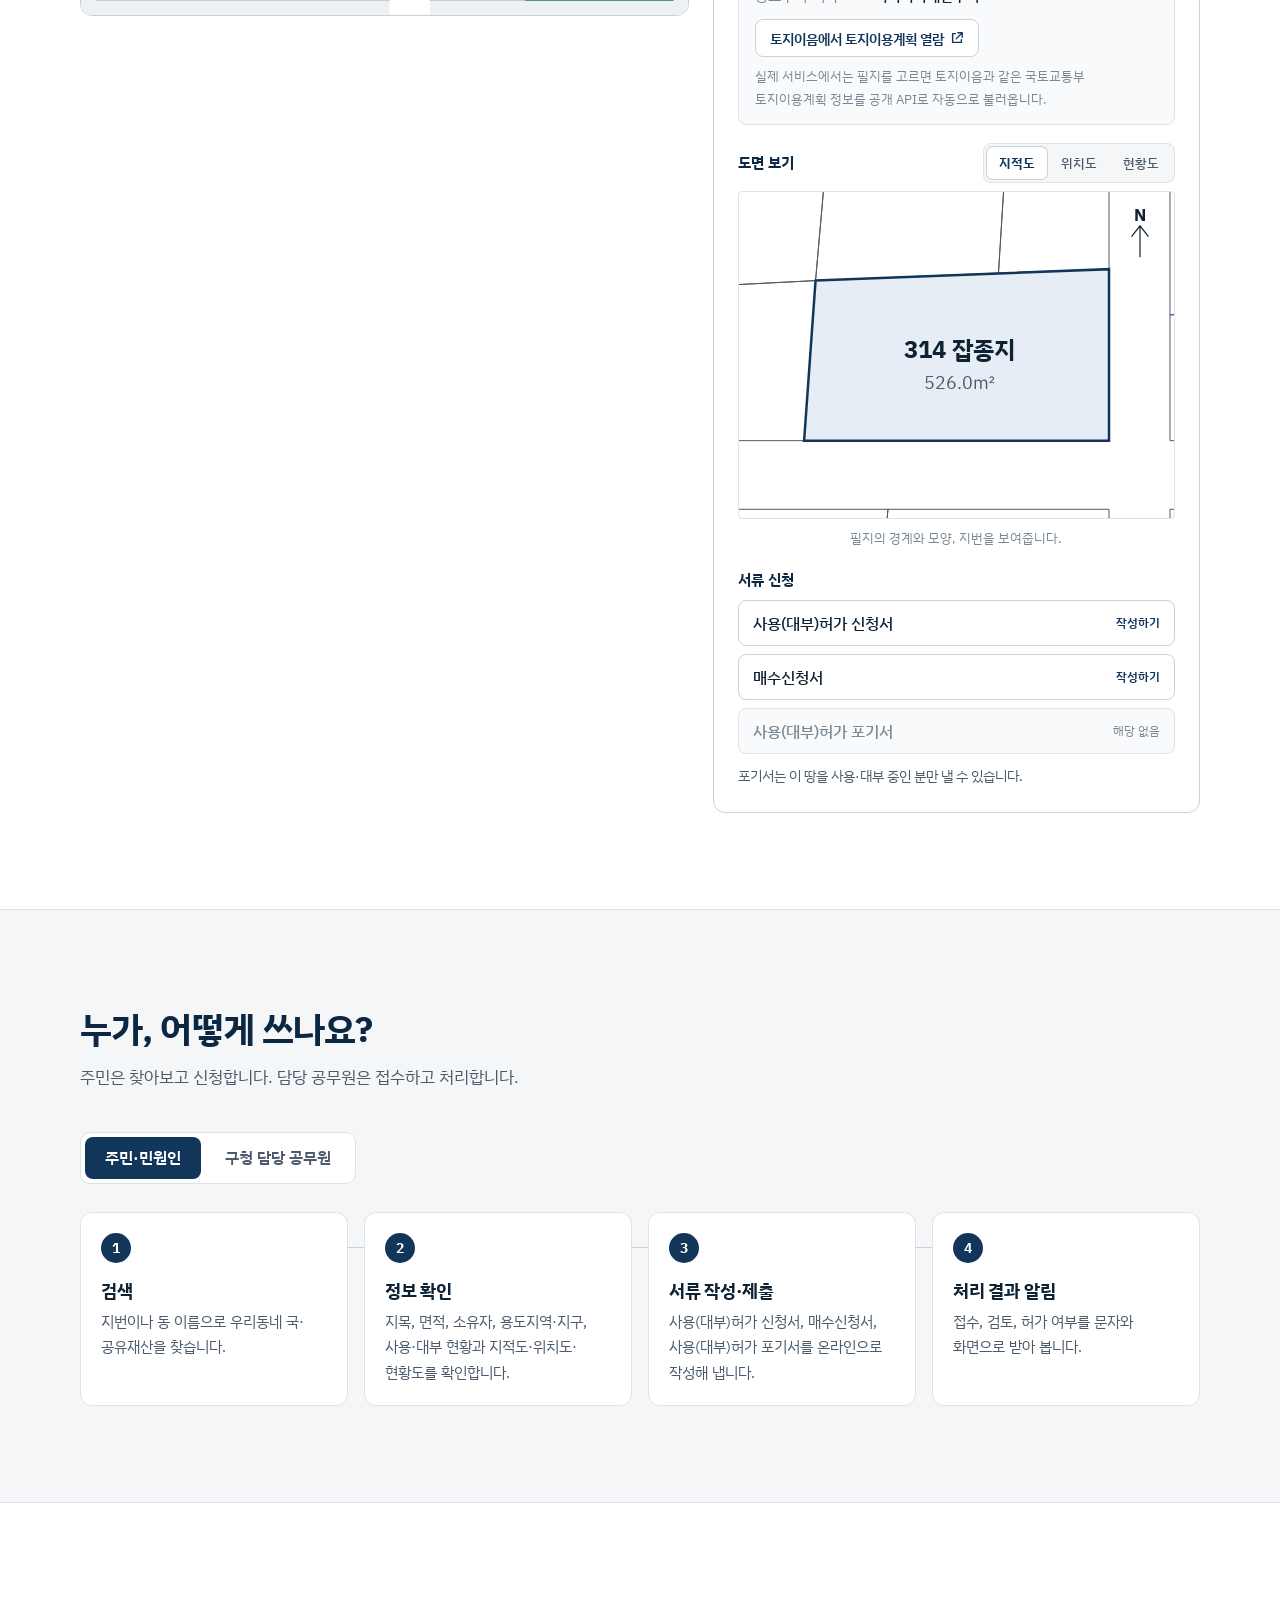
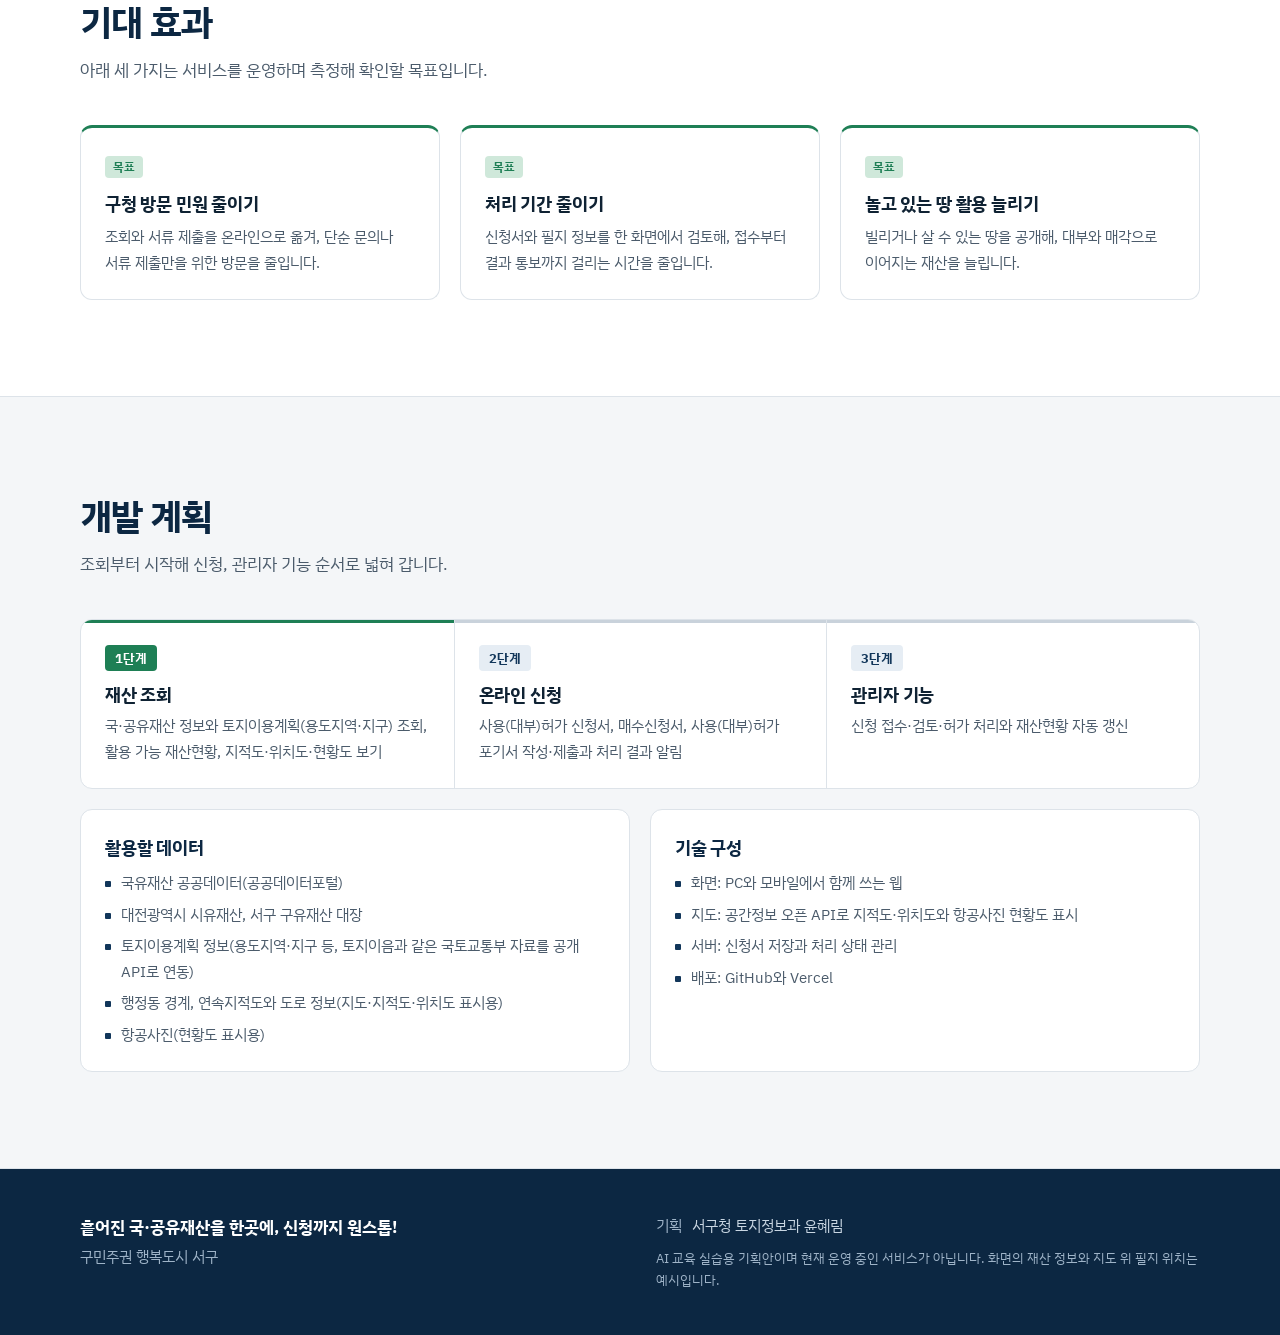
==== commit 772ab160: "feat: 링크 미리보기 이미지를 월평1동 촬영 중인 첫 화면으로 교체 - 드론이 만년동 조사를 마치고 월평1동을 촬영하는 첫 화면으로 og 이미지 새로 제작 - 왼쪽 여백을 줄여" ====
--- a/index.html
+++ b/index.html
@@ -11,15 +11,15 @@
   <meta property="og:title" content="흩어진 국·공유재산을 한곳에, 신청까지 원스톱!">
   <meta property="og:description" content="국유지·공유지 조회부터 사용(대부)·매수 신청까지, 한 페이지에서 끝내세요.">
   <meta property="og:url" content="https://seogu-land.vercel.app/">
-  <meta property="og:image" content="https://seogu-land.vercel.app/og-image-20260915-3.png">
+  <meta property="og:image" content="https://seogu-land.vercel.app/og-image-20260915-4.png">
   <meta property="og:image:width" content="1200">
   <meta property="og:image:height" content="630">
-  <meta property="og:image:alt" content="첫 화면. 왼쪽에 구민주권 행복도시 서구 슬로건과 '흩어진 국·공유재산을 한곳에, 신청까지 원스톱!' 제목, 오른쪽에 서구 행정동 지도 위를 드론이 조사하는 지도 화면이 있습니다.">
-  <meta name="twitter:image:alt" content="첫 화면. 왼쪽에 구민주권 행복도시 서구 슬로건과 '흩어진 국·공유재산을 한곳에, 신청까지 원스톱!' 제목, 오른쪽에 서구 행정동 지도 위를 드론이 조사하는 지도 화면이 있습니다.">
+  <meta property="og:image:alt" content="첫 화면. 왼쪽에 구민주권 행복도시 서구 슬로건과 '흩어진 국·공유재산을 한곳에, 신청까지 원스톱!' 제목, 오른쪽에 서구 행정동 지도에서 드론이 만년동 조사를 마치고 월평1동을 촬영하는 지도 화면이 있습니다.">
+  <meta name="twitter:image:alt" content="첫 화면. 왼쪽에 구민주권 행복도시 서구 슬로건과 '흩어진 국·공유재산을 한곳에, 신청까지 원스톱!' 제목, 오른쪽에 서구 행정동 지도에서 드론이 만년동 조사를 마치고 월평1동을 촬영하는 지도 화면이 있습니다.">
   <meta name="twitter:card" content="summary_large_image">
   <meta name="twitter:title" content="흩어진 국·공유재산을 한곳에, 신청까지 원스톱!">
   <meta name="twitter:description" content="국유지·공유지 조회부터 사용(대부)·매수 신청까지, 한 페이지에서 끝내세요.">
-  <meta name="twitter:image" content="https://seogu-land.vercel.app/og-image-20260915-3.png">
+  <meta name="twitter:image" content="https://seogu-land.vercel.app/og-image-20260915-4.png">
   <link rel="icon" href="data:image/svg+xml,%3Csvg xmlns='http://www.w3.org/2000/svg' viewBox='0 0 32 32'%3E%3Crect width='32' height='32' rx='6' fill='%2312365A'/%3E%3Cpath d='M6 7h11l-1 9H6zM17 7h9v10h-10zM6 16h10l1 9H6zM16 17h10v8h-9z' fill='none' stroke='%23FFFFFF' stroke-width='1.6' stroke-linejoin='round'/%3E%3C/svg%3E">
   <link rel="preconnect" href="https://fonts.googleapis.com">
   <link rel="preconnect" href="https://fonts.gstatic.com" crossorigin>
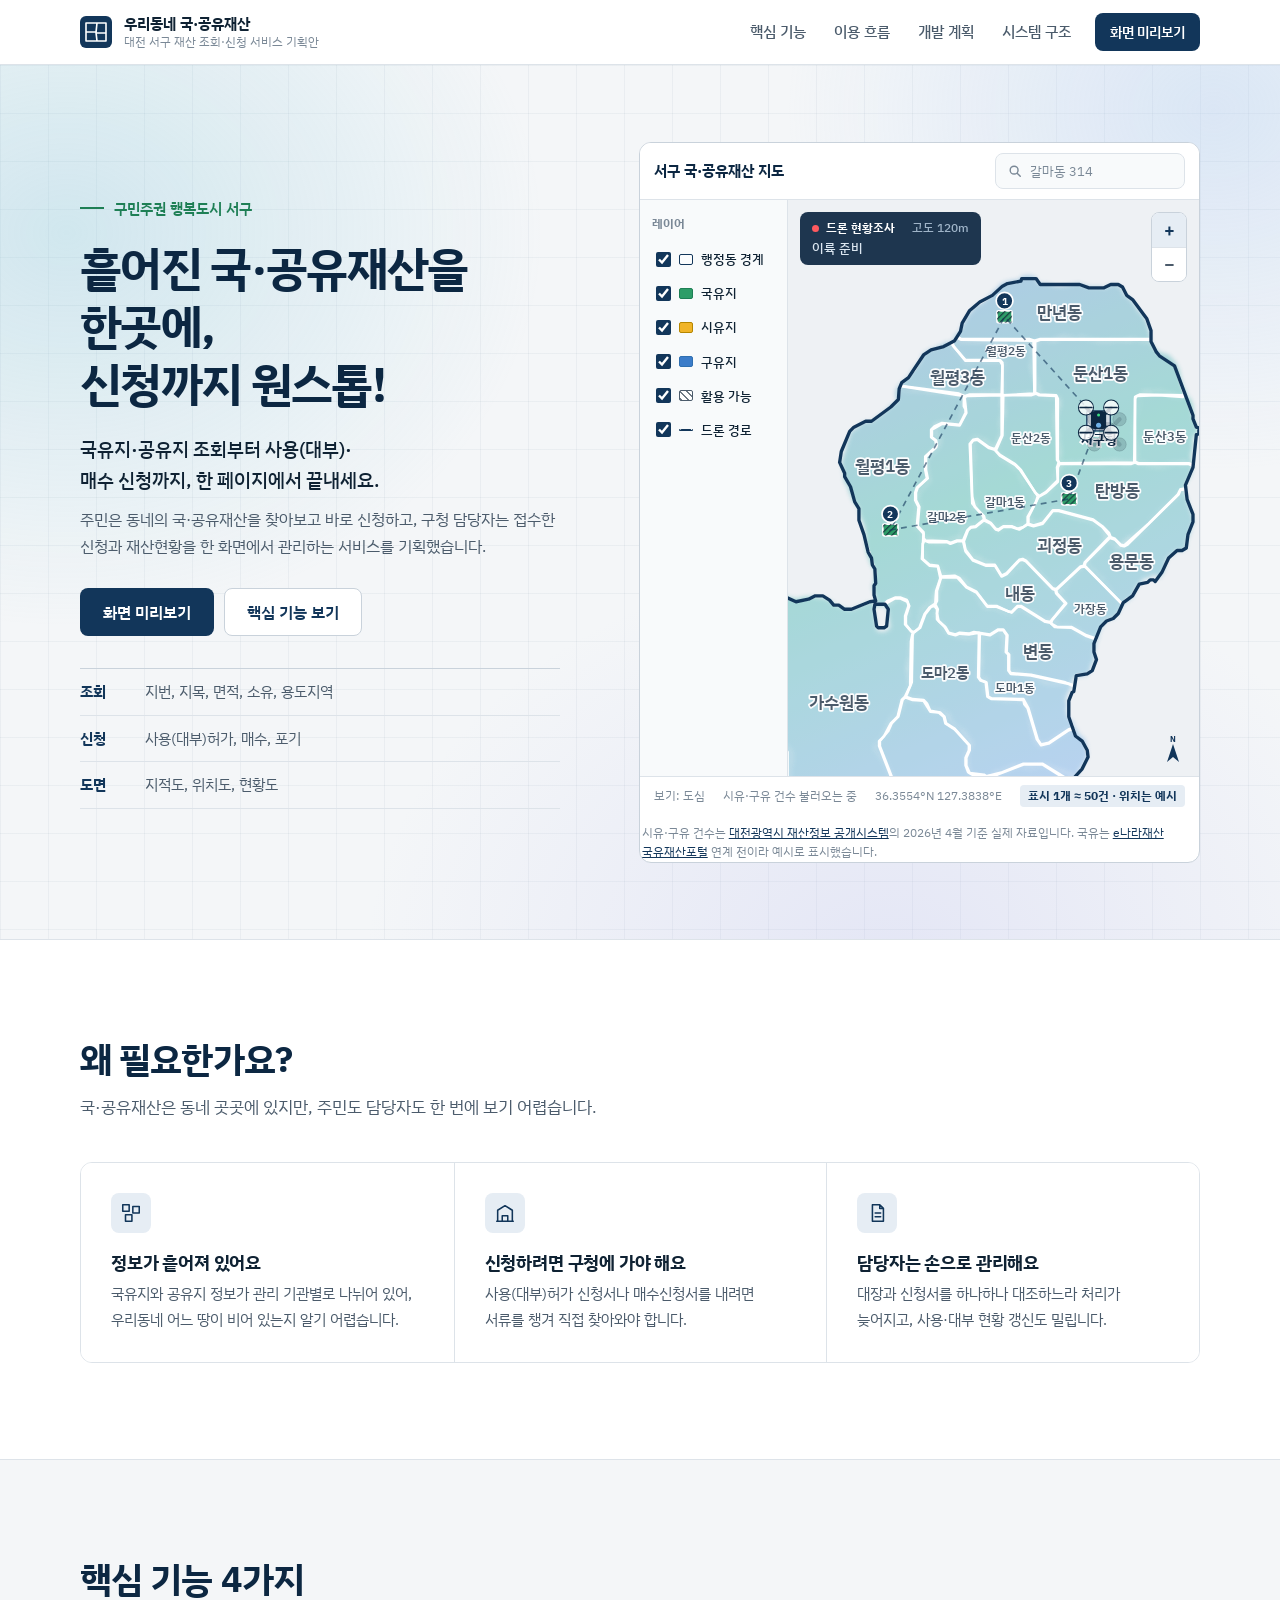
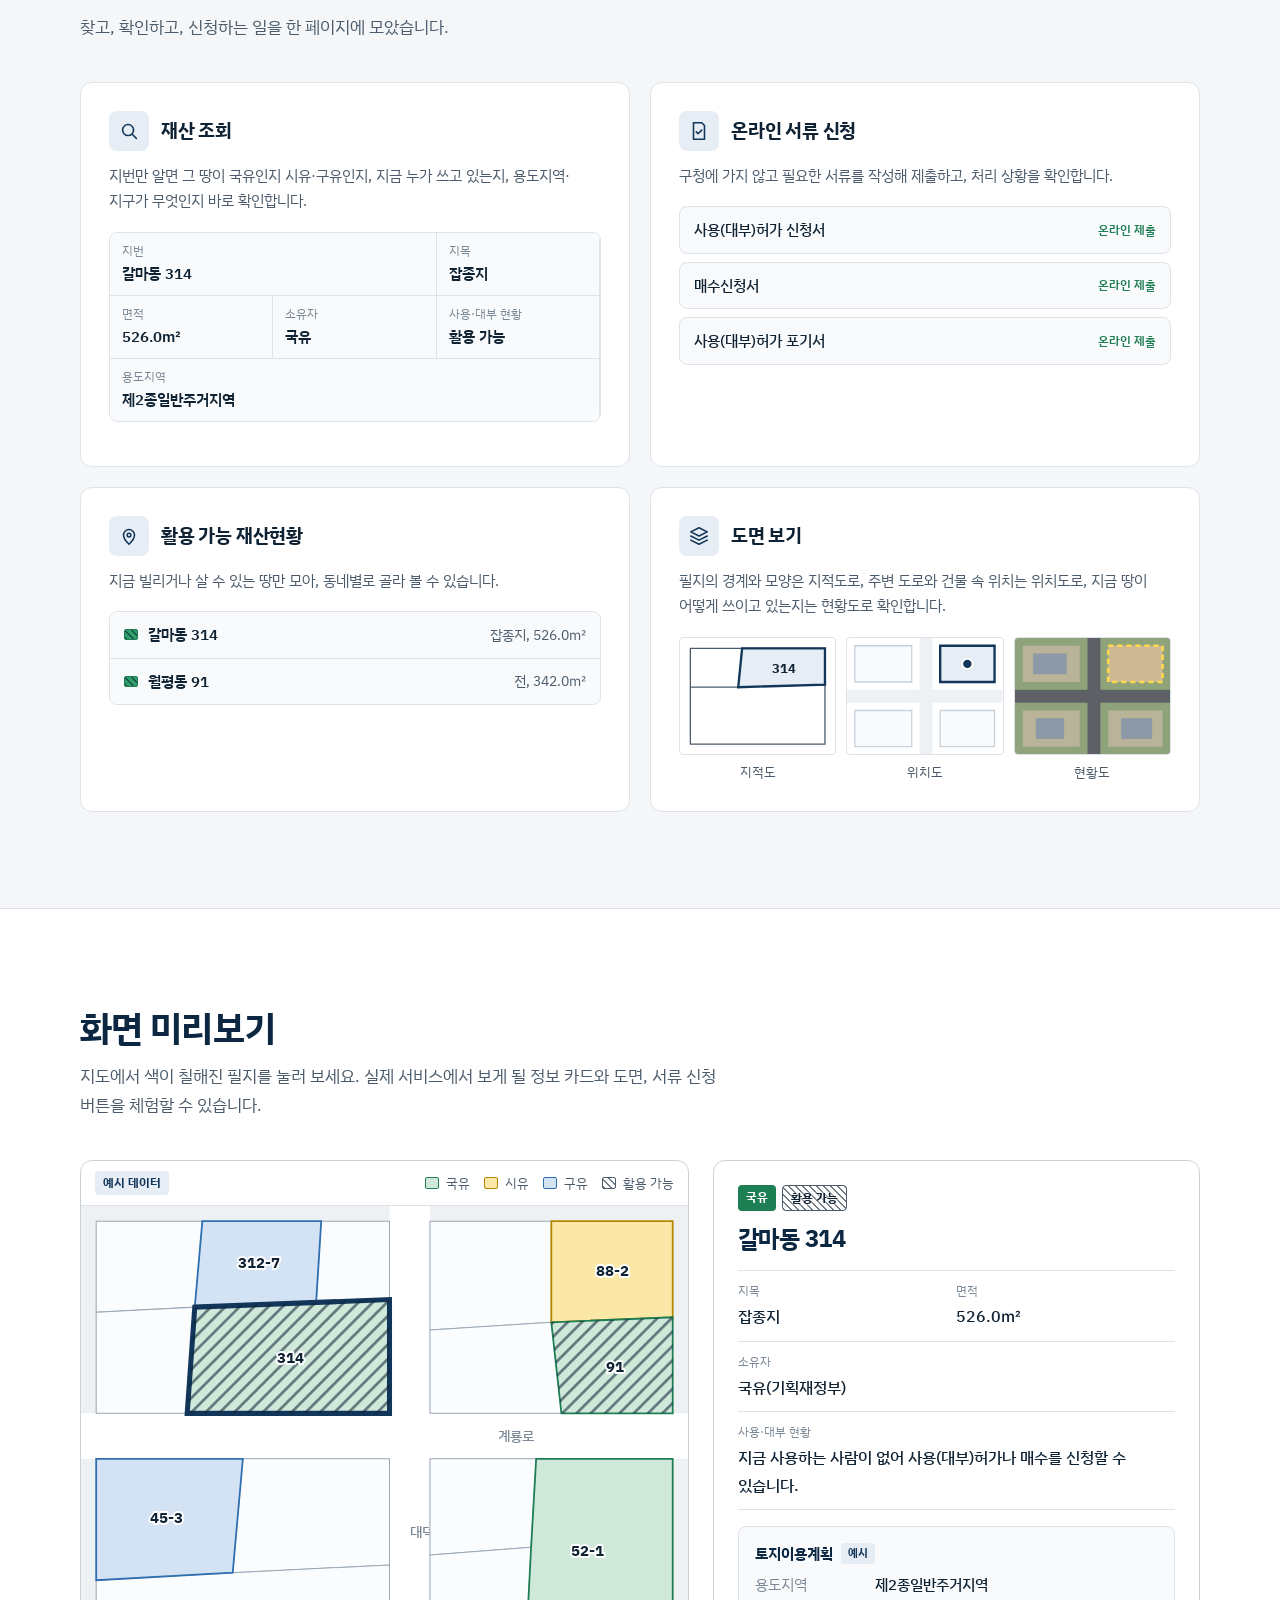
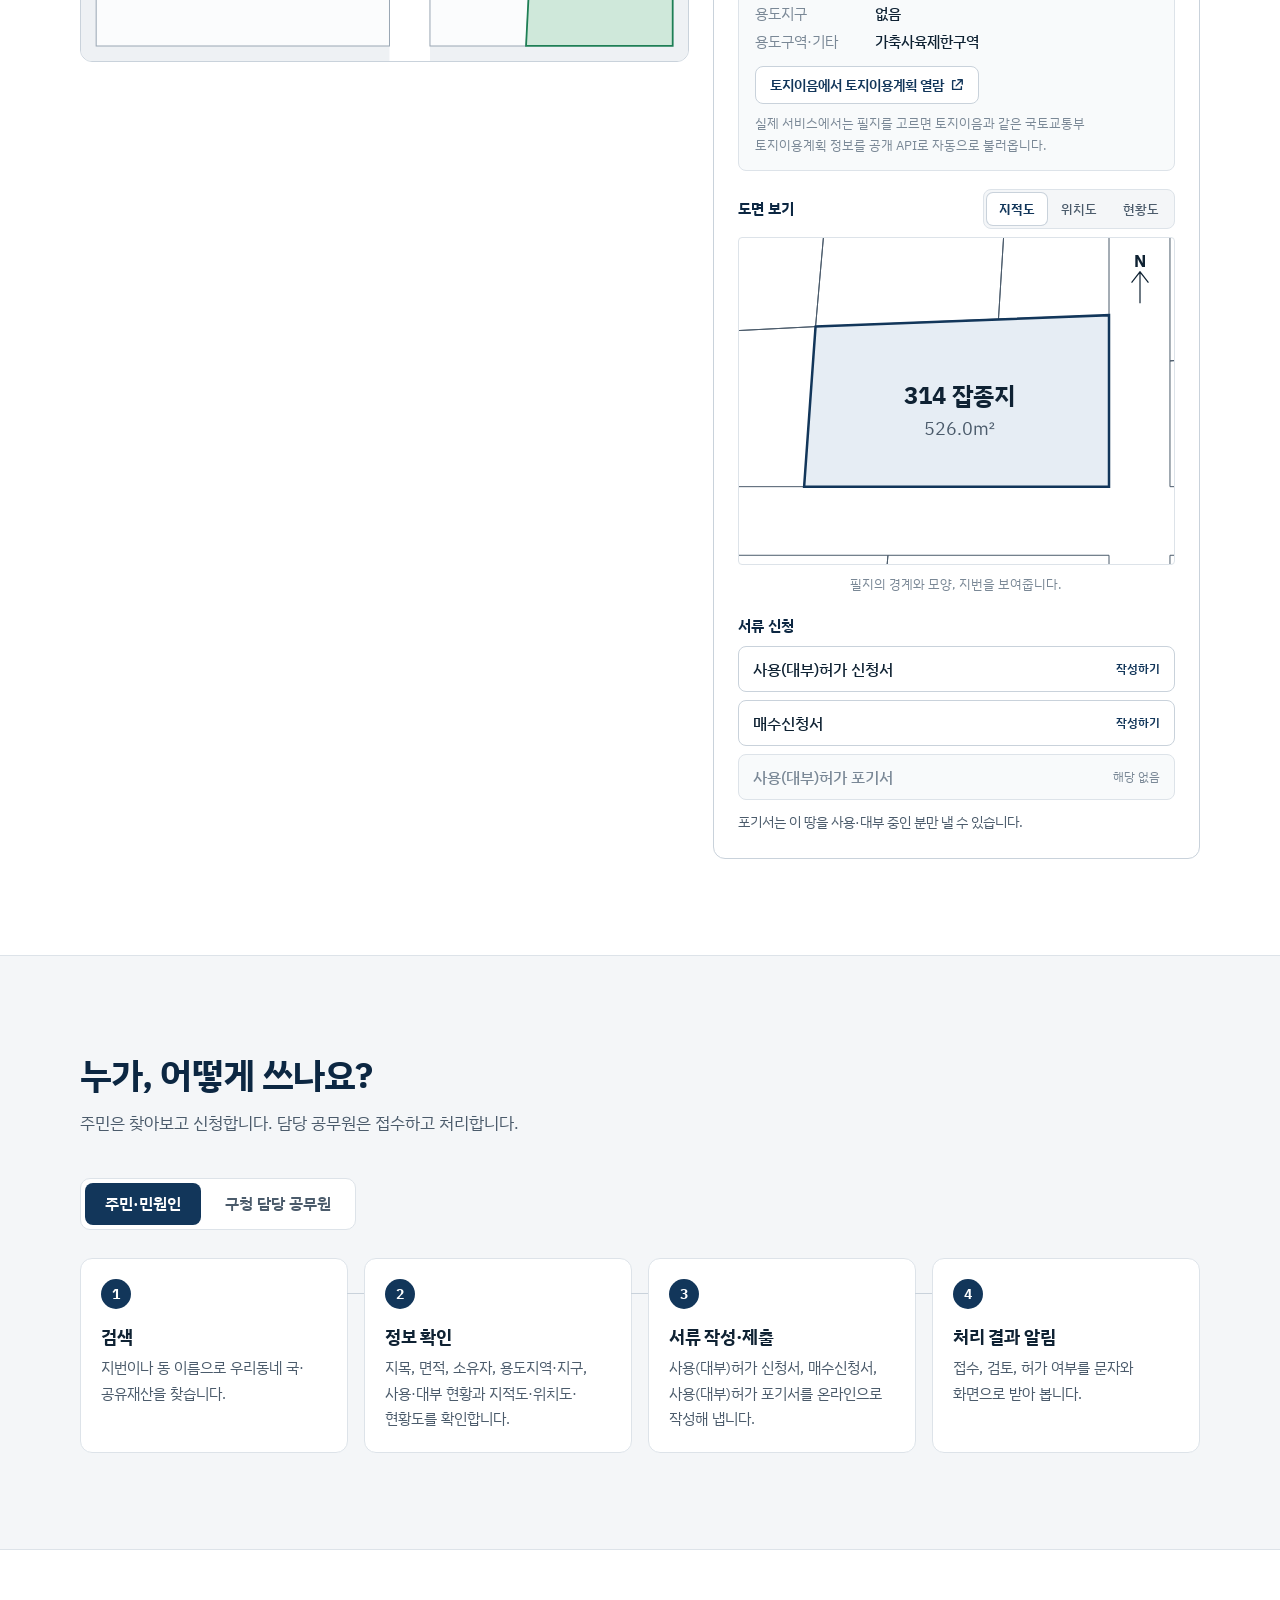
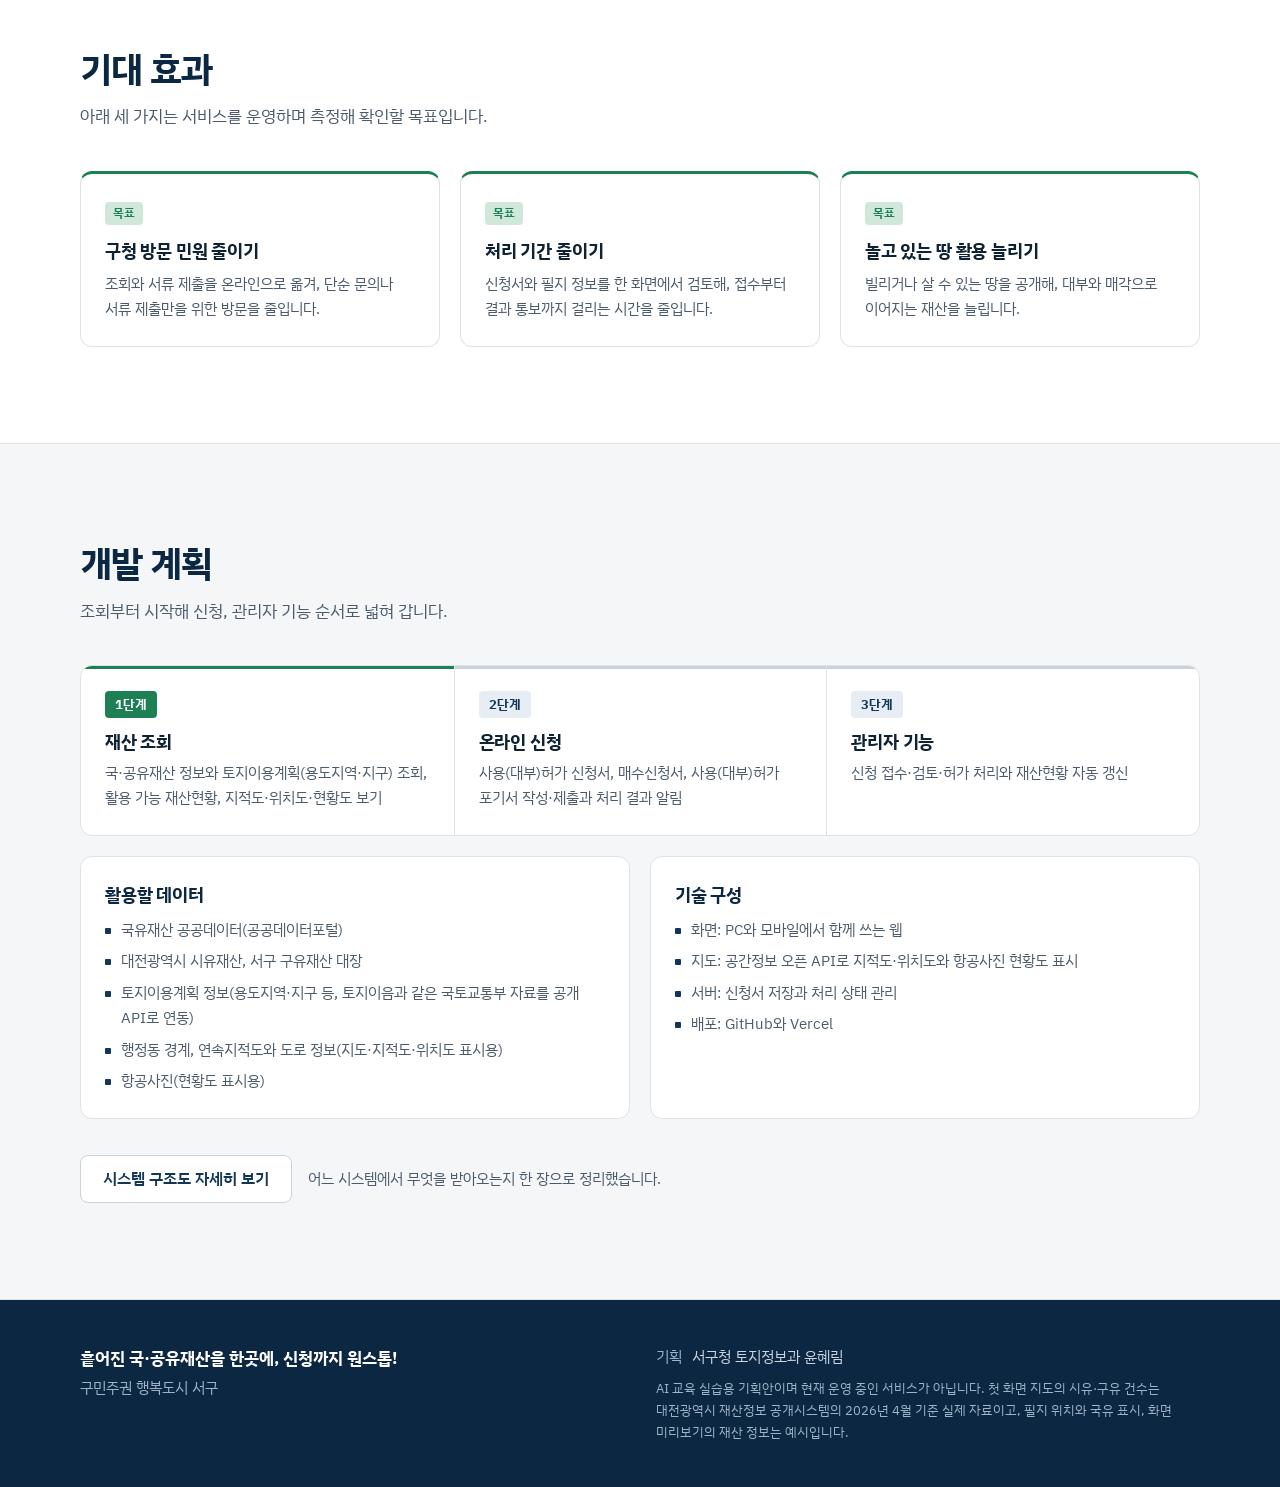
==== commit adb10018: "feat: 기획의도·시스템 구조도 페이지 추가와 첫 화면 지도 실제 재산 건수 연계 - architecture.html 새로 만듦 (/architecture). 기획의도는 민원과 " ====
--- a/index.html
+++ b/index.html
@@ -45,6 +45,7 @@
         <a href="#features">핵심 기능</a>
         <a href="#flow">이용 흐름</a>
         <a href="#roadmap">개발 계획</a>
+        <a href="architecture.html">시스템 구조</a>
         <a class="btn btn-primary btn-sm" href="#demo">화면 미리보기</a>
       </nav>
     </div>
@@ -92,7 +93,7 @@
 
             <div class="gis-map">
               <svg class="gis-svg" id="hero-svg" viewBox="470 -60 490 620" role="img" aria-labelledby="hero-map-title">
-                <title id="hero-map-title">대전 서구 행정동 지도. 국유지는 초록, 시유지는 노랑, 구유지는 파랑으로 임의 위치에 표시되어 있고, 빌리거나 살 수 있는 땅은 빗금으로 구분됩니다. 드론이 서구청에서 출발해 만년동, 월평1동, 탄방동의 활용 가능한 필지를 차례로 촬영 조사합니다.</title>
+                <title id="hero-map-title">대전 서구 행정동 지도. 시유지는 노랑, 구유지는 파랑으로 표시되며, 표시 개수는 대전광역시 재산정보 공개시스템의 2026년 4월 기준 실제 건수를 50건당 하나로 줄인 것입니다. 국유지(초록)는 아직 연계 전이라 예시 세 곳만 있습니다. 빗금은 그 동에 지금 빌리거나 살 수 있는 시유재산이 있다는 뜻입니다. 드론이 서구청에서 출발해 만년동, 월평1동, 탄방동을 차례로 촬영 조사합니다.</title>
                 <defs>
                   <pattern id="hm-hatch" width="5" height="5" patternUnits="userSpaceOnUse" patternTransform="rotate(45)"><rect width="1.6" height="5" fill="rgba(15, 34, 51, 0.7)"/></pattern>
 
@@ -189,10 +190,14 @@
 
           <figcaption class="gis-status">
             <span id="gis-view">보기: 도심</span>
-            <span>EPSG:5186</span>
+            <span id="gis-total">시유·구유 건수 불러오는 중</span>
             <span class="gis-coord">36.3554°N 127.3838°E</span>
-            <span class="gis-sample">필지 위치는 임의 예시</span>
+            <span class="gis-sample">표시 1개 ≈ 50건 · 위치는 예시</span>
           </figcaption>
+          <p class="gis-source">
+            시유·구유 건수는 <a href="https://www.daejeon.go.kr/jaesan/PropertyList.do" target="_blank" rel="noopener">대전광역시 재산정보 공개시스템</a>의 2026년 4월 기준 실제 자료입니다.
+            국유는 <a href="https://www.k-pis.go.kr/addMapView.do" target="_blank" rel="noopener">e나라재산 국유재산포털</a> 연계 전이라 예시로 표시했습니다.
+          </p>
         </figure>
       </div>
     </section>
@@ -454,6 +459,11 @@
             </ul>
           </div>
         </div>
+
+        <p class="plan-more">
+          <a class="btn btn-outline" href="architecture.html">시스템 구조도 자세히 보기</a>
+          <span>어느 시스템에서 무엇을 받아오는지 한 장으로 정리했습니다.</span>
+        </p>
       </div>
     </section>
   </main>
@@ -467,7 +477,7 @@
       </div>
       <div class="footer-meta">
         <p><span class="footer-label">기획</span>서구청 토지정보과 윤혜림</p>
-        <p class="notice">AI 교육 실습용 기획안이며 현재 운영 중인 서비스가 아닙니다. 화면의 재산 정보와 지도 위 필지 위치는 예시입니다.</p>
+        <p class="notice">AI 교육 실습용 기획안이며 현재 운영 중인 서비스가 아닙니다. 첫 화면 지도의 시유·구유 건수는 대전광역시 재산정보 공개시스템의 2026년 4월 기준 실제 자료이고, 필지 위치와 국유 표시, 화면 미리보기의 재산 정보는 예시입니다.</p>
       </div>
     </div>
   </footer>
--- a/style.css
+++ b/style.css
@@ -588,3 +588,144 @@
   .card-facts div:nth-child(odd) { padding-right: 0; }
   .footer-inner { flex-direction: column; }
 }
+
+/* ---------- 첫 화면 지도: 자료 출처 ---------- */
+.gis-source {
+  margin: 8px 2px 0;
+  font-size: 12px;
+  line-height: 1.6;
+  color: var(--ink-mute);
+}
+.gis-source a { color: var(--navy); }
+#gis-total { font-variant-numeric: tabular-nums; }
+
+/* =========================================================
+   기획안 소개 페이지 (plan.html)
+   ========================================================= */
+.plan-head { padding-block: clamp(44px, 6vw, 76px) clamp(28px, 4vw, 44px); background: var(--surface); }
+.plan-badge {
+  display: inline-block; padding: 4px 10px; border-radius: 999px;
+  background: var(--navy-tint); color: var(--navy);
+  font-size: 0.8125rem; font-weight: 600; letter-spacing: 0.02em;
+}
+.plan-head h1 {
+  margin-top: 14px; font-size: clamp(1.75rem, 4vw, 2.625rem);
+  line-height: 1.25; letter-spacing: -0.03em; color: var(--navy-deep);
+}
+.plan-head .lede { color: var(--ink-soft); font-weight: 400; max-width: 38em; }
+.plan-logo { margin-top: clamp(24px, 3vw, 36px); }
+.plan-logo img { max-width: 100%; height: auto; }
+.plan-logo figcaption { margin-top: 4px; font-size: 12px; color: var(--ink-mute); }
+
+/* 구조도: 왼쪽에서 오른쪽으로 흐르는 4칸 */
+.arch { background: var(--bg); border-block: 1px solid var(--line); }
+.flowmap {
+  display: grid; grid-template-columns: repeat(4, 1fr);
+  gap: 34px; list-style: none; align-items: start;
+}
+.fm-col {
+  position: relative; display: flex; flex-direction: column;
+  padding: 20px; border: 1px solid var(--line-strong); border-radius: var(--r-lg);
+  background: var(--surface);
+}
+.fm-col-ext { background: var(--surface-2); }
+/* 칸과 칸 사이 화살표 */
+.fm-col + .fm-col::before {
+  content: ""; position: absolute; top: 32px; left: -26px;
+  width: 18px; height: 2px; background: var(--line-strong);
+}
+.fm-col + .fm-col::after {
+  content: ""; position: absolute; top: 33px; left: -12px;
+  border: 5px solid transparent; border-left-color: var(--navy);
+  transform: translateY(-50%);
+}
+.fm-step {
+  display: grid; place-items: center; width: 24px; height: 24px; border-radius: 50%;
+  background: var(--navy); color: #fff; font-size: 0.8125rem; font-weight: 600;
+}
+.fm-col h3 { margin-top: 12px; color: var(--navy-deep); }
+.fm-list { margin-top: 12px; list-style: none; display: grid; gap: 7px; font-size: 0.9375rem; }
+.fm-list li { color: var(--ink-soft); }
+.fm-list-ext li { display: grid; grid-template-columns: 10px 1fr; gap: 8px; align-items: baseline; color: var(--ink); font-weight: 500; }
+.fm-list-ext small { grid-column: 2; display: block; margin-top: 2px; color: var(--ink-mute); font-weight: 400; font-size: 12px; }
+.fm-note { margin-top: 16px; padding-top: 14px; border-top: 1px solid var(--line); font-size: 13px; line-height: 1.6; color: var(--ink-mute); }
+.owner-dot { display: inline-block; width: 10px; height: 10px; border-radius: 2px; background: var(--line-strong); }
+.owner-dot-kuk { background: var(--kuk-mid); }
+.owner-dot-si { background: var(--si-mid); }
+.owner-dot-gu { background: var(--gu-mid); }
+
+.fm-legend {
+  margin-top: 22px; display: flex; flex-wrap: wrap; gap: 10px 28px;
+  font-size: 13px; color: var(--ink-soft);
+}
+.fm-legend span { display: flex; align-items: center; gap: 8px; }
+.arrow { width: 22px; height: 2px; background: var(--line-strong); position: relative; flex: none; }
+.arrow::after { content: ""; position: absolute; top: 50%; border: 4px solid transparent; transform: translateY(-50%); }
+.arrow-out::after { right: -6px; border-left-color: var(--navy); }
+.arrow-back::after { left: -6px; border-right-color: var(--ink-mute); }
+
+/* 외부 데이터 표 */
+.sources { background: var(--bg); border-block: 1px solid var(--line); }
+.table-wrap { overflow-x: auto; }
+.srctable { width: 100%; min-width: 640px; border-collapse: collapse; background: var(--surface); font-size: 0.9375rem; }
+.srctable th, .srctable td { padding: 14px 16px; border-bottom: 1px solid var(--line); text-align: left; vertical-align: top; }
+.srctable thead th { background: var(--surface-2); color: var(--navy-deep); font-size: 0.875rem; white-space: nowrap; }
+.srctable tbody th { display: flex; align-items: center; gap: 8px; white-space: nowrap; color: var(--navy-deep); }
+.srctable td { color: var(--ink-soft); line-height: 1.65; }
+.srctable small { display: block; margin-top: 4px; color: var(--ink-mute); font-size: 12px; }
+.srctable a { color: var(--navy); font-weight: 500; }
+.tag { display: inline-block; padding: 3px 9px; border-radius: 999px; font-size: 12px; font-weight: 600; white-space: nowrap; }
+.tag-ok { background: var(--kuk-tint); color: var(--kuk); }
+.tag-wait { background: var(--si-tint); color: var(--si-text); }
+
+.findings { margin-top: clamp(28px, 3.5vw, 40px); max-width: 46rem; }
+.findings h3 { color: var(--navy-deep); }
+.findings ul { margin-top: 12px; display: grid; gap: 12px; padding-left: 20px; }
+.findings li { color: var(--ink-soft); line-height: 1.7; }
+.plan-back { margin-top: clamp(28px, 3.5vw, 40px); }
+
+@media (max-width: 960px) {
+  .flowmap { grid-template-columns: 1fr; gap: 30px; }
+  /* 좁아지면 화살표를 아래 방향으로 */
+  .fm-col + .fm-col::before { top: -22px; left: 50%; width: 2px; height: 14px; }
+  .fm-col + .fm-col::after {
+    top: -11px; left: 50%; transform: translateX(-50%);
+    border-left-color: transparent; border-top-color: var(--navy);
+  }
+}
+
+.plan-more { margin-top: clamp(24px, 3vw, 36px); display: flex; flex-wrap: wrap; align-items: center; gap: 12px 16px; }
+.plan-more span { font-size: 0.9375rem; color: var(--ink-soft); }
+
+/* 기획의도 */
+.intent { background: var(--surface); }
+.intent-grid { display: grid; grid-template-columns: 1fr 1.25fr; gap: 24px; align-items: start; }
+.intent-card {
+  padding: clamp(20px, 2.4vw, 28px);
+  border: 1px solid var(--line-strong); border-radius: var(--r-lg); background: var(--surface-2);
+}
+.intent-card-main { background: var(--navy-tint); border-color: var(--gu-tint); }
+.intent-tag {
+  display: inline-block; padding: 3px 10px; border-radius: 999px;
+  background: var(--surface); color: var(--navy); font-size: 12px; font-weight: 600;
+}
+.intent-card h3 { margin-top: 12px; color: var(--navy-deep); font-size: 1.25rem; }
+.intent-card > p { margin-top: 10px; color: var(--ink-soft); line-height: 1.75; }
+.intent-list { margin-top: 16px; display: grid; gap: 9px; padding-left: 18px; }
+.intent-list li { color: var(--ink-soft); line-height: 1.65; }
+.intent-list strong { color: var(--navy-deep); }
+
+.intent-proof { margin-top: 20px; padding: 16px 18px; border-radius: var(--r-md); background: var(--surface); }
+.intent-proof-head { font-size: 0.875rem; font-weight: 600; color: var(--navy); }
+.intent-figures { margin-top: 12px; display: grid; grid-template-columns: repeat(4, 1fr); gap: 12px; }
+.intent-figures dt { font-size: 12px; color: var(--ink-mute); line-height: 1.4; }
+.intent-figures dd {
+  margin-top: 4px; font-size: clamp(1.125rem, 2vw, 1.375rem); font-weight: 700;
+  color: var(--navy-deep); font-variant-numeric: tabular-nums;
+}
+.intent-proof-note { margin-top: 14px; font-size: 0.875rem; line-height: 1.7; color: var(--ink-soft); }
+
+@media (max-width: 960px) {
+  .intent-grid { grid-template-columns: 1fr; }
+  .intent-figures { grid-template-columns: repeat(2, 1fr); }
+}
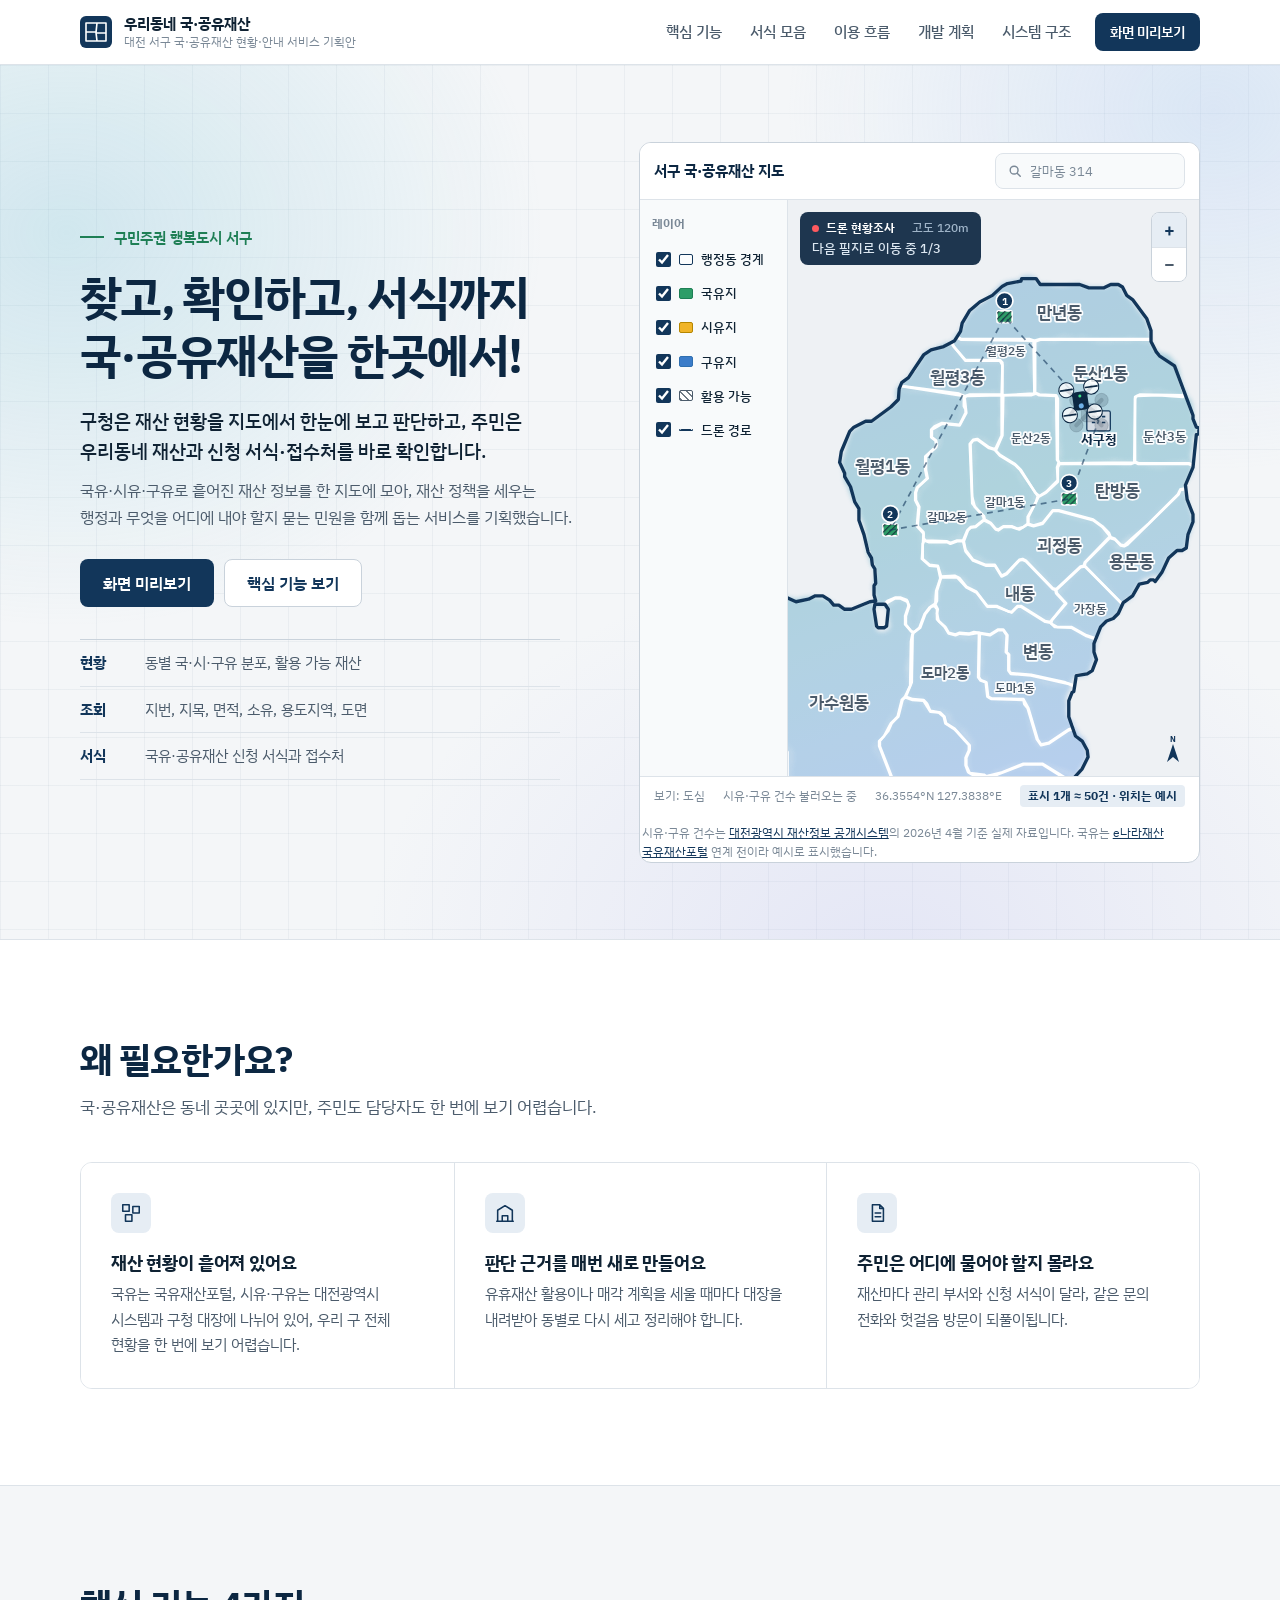
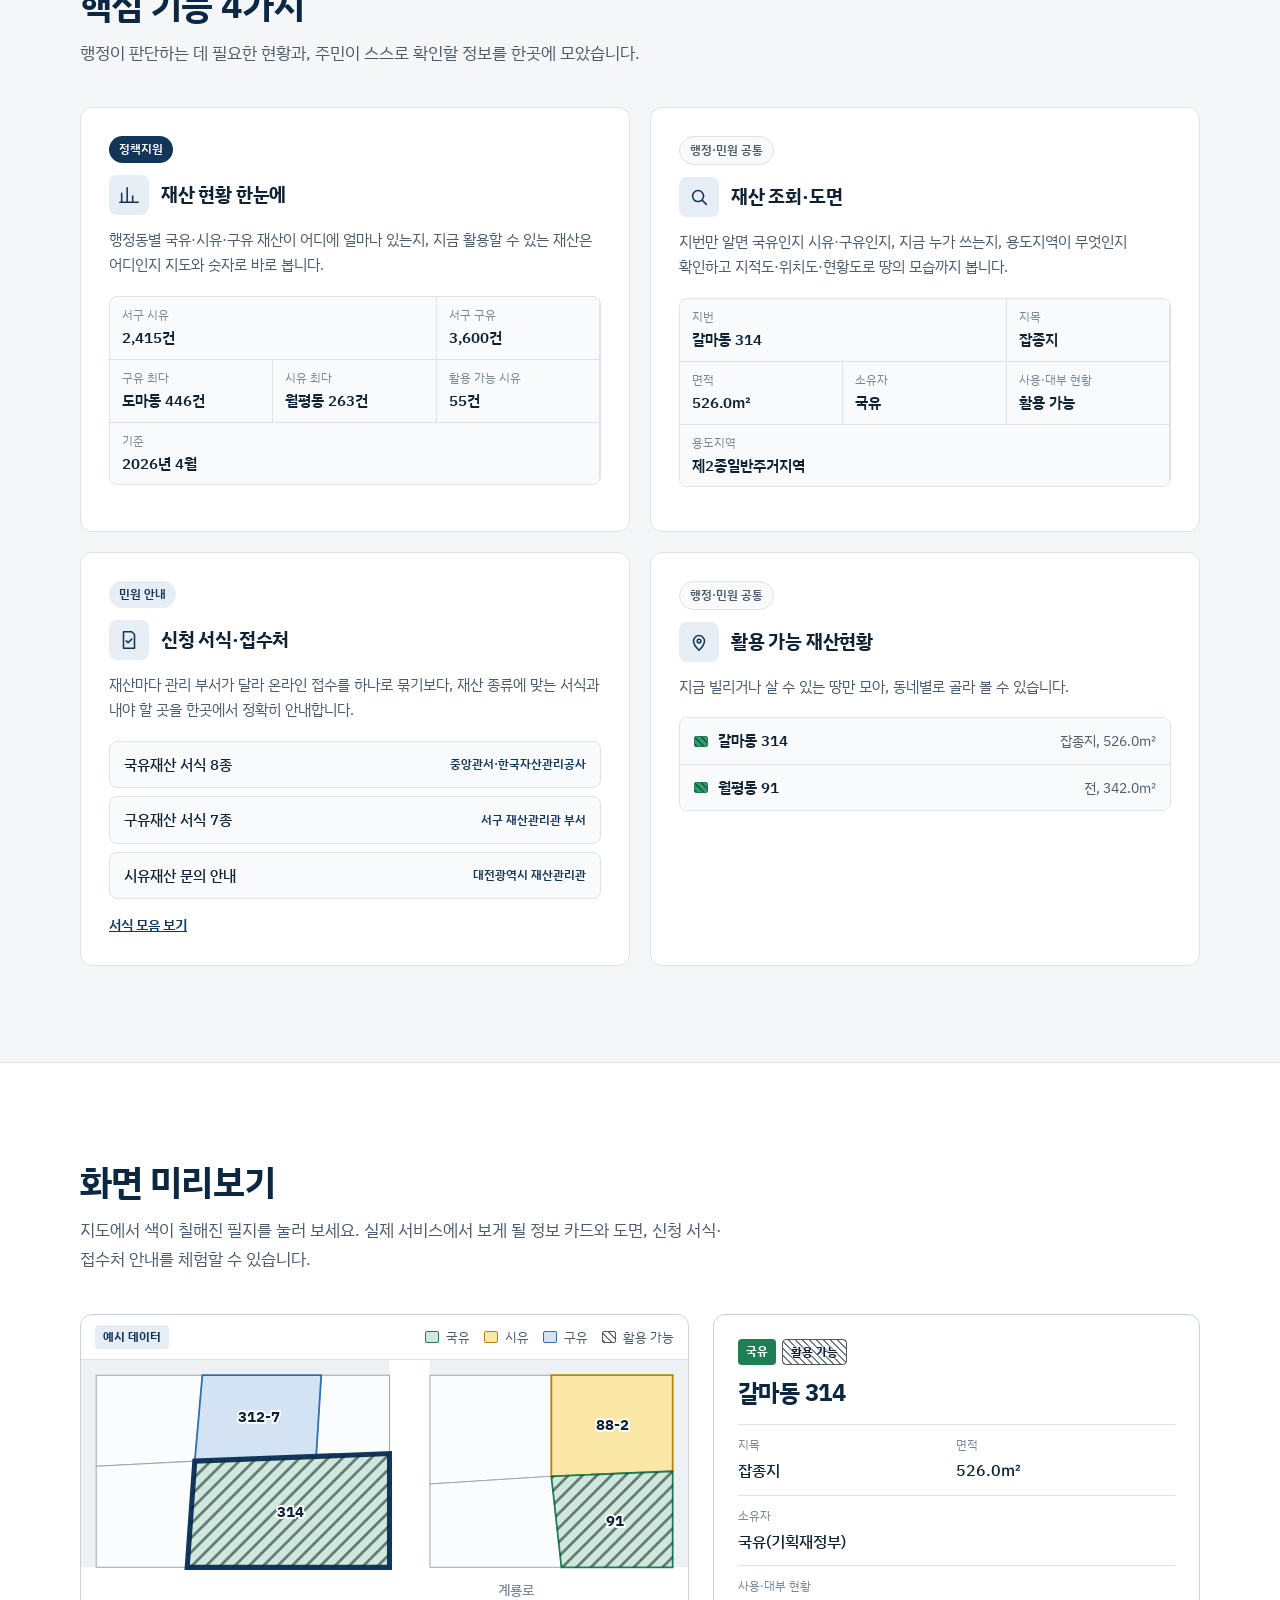
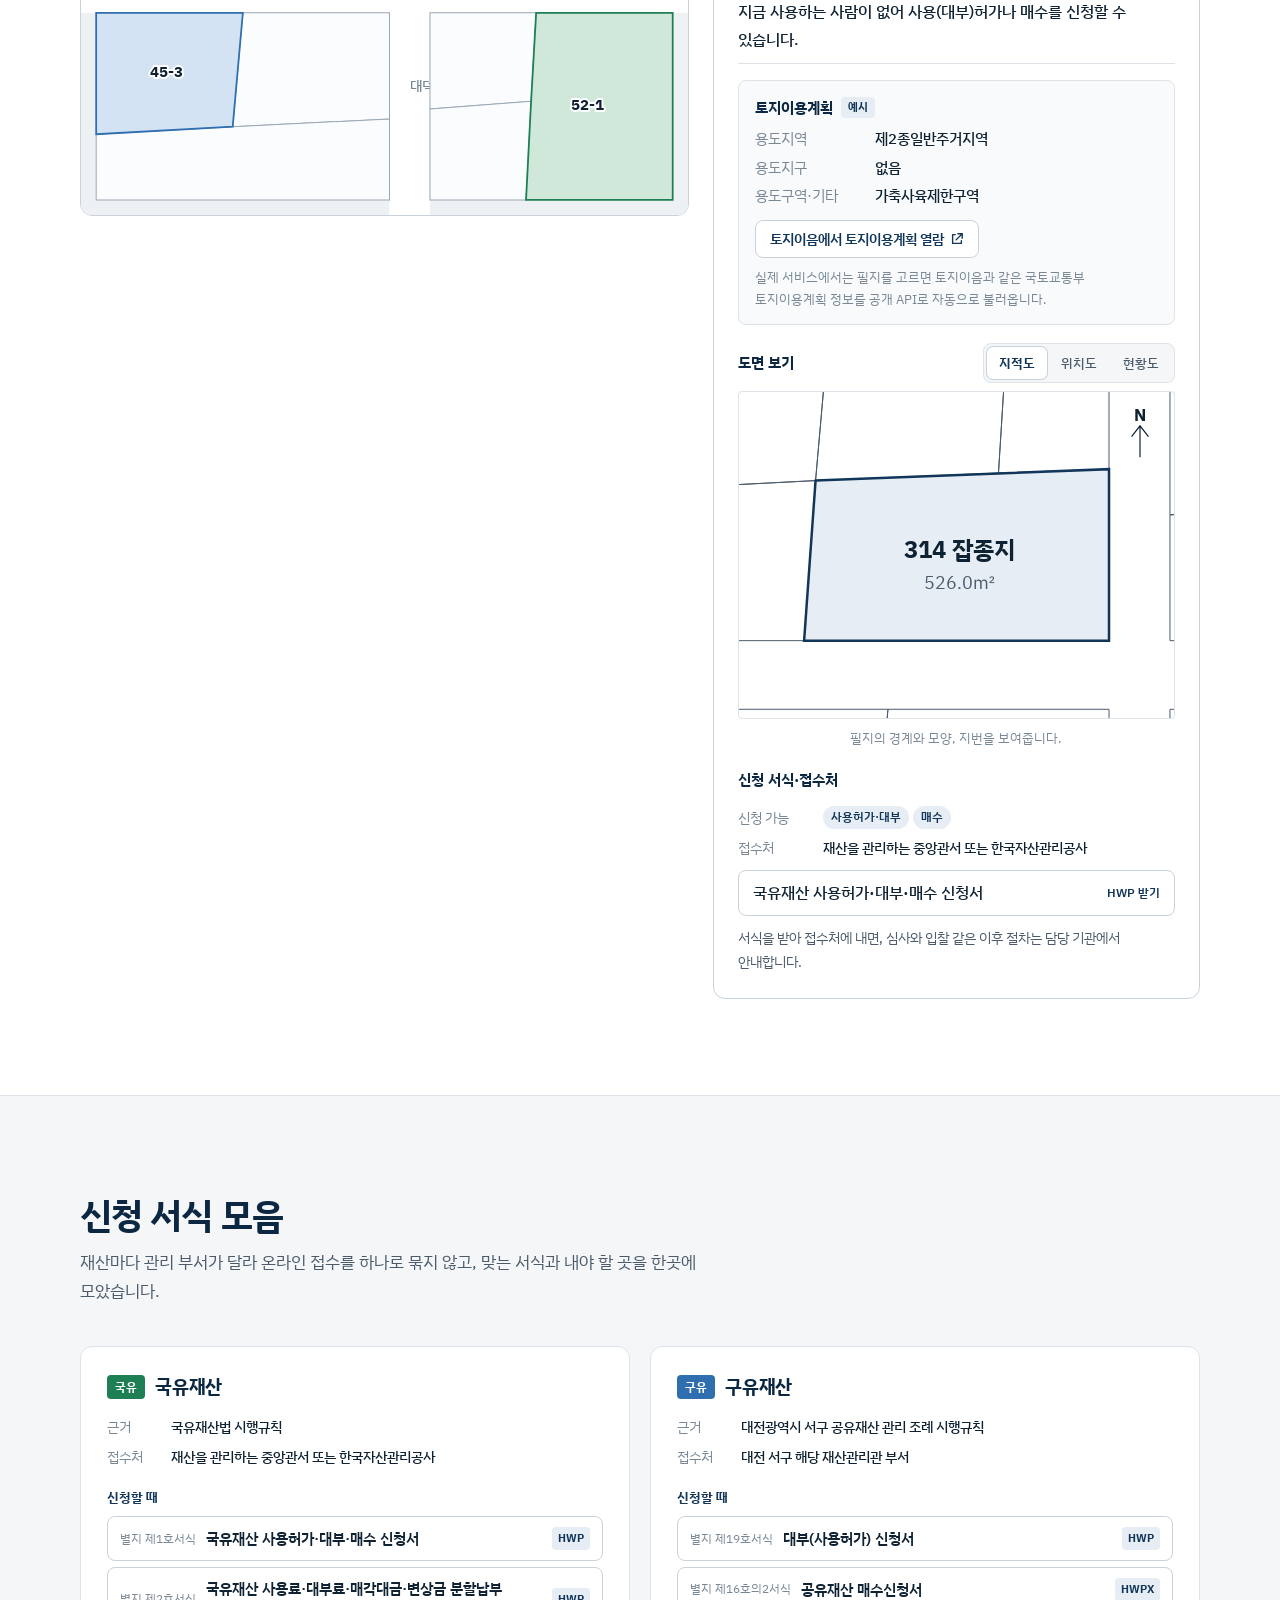
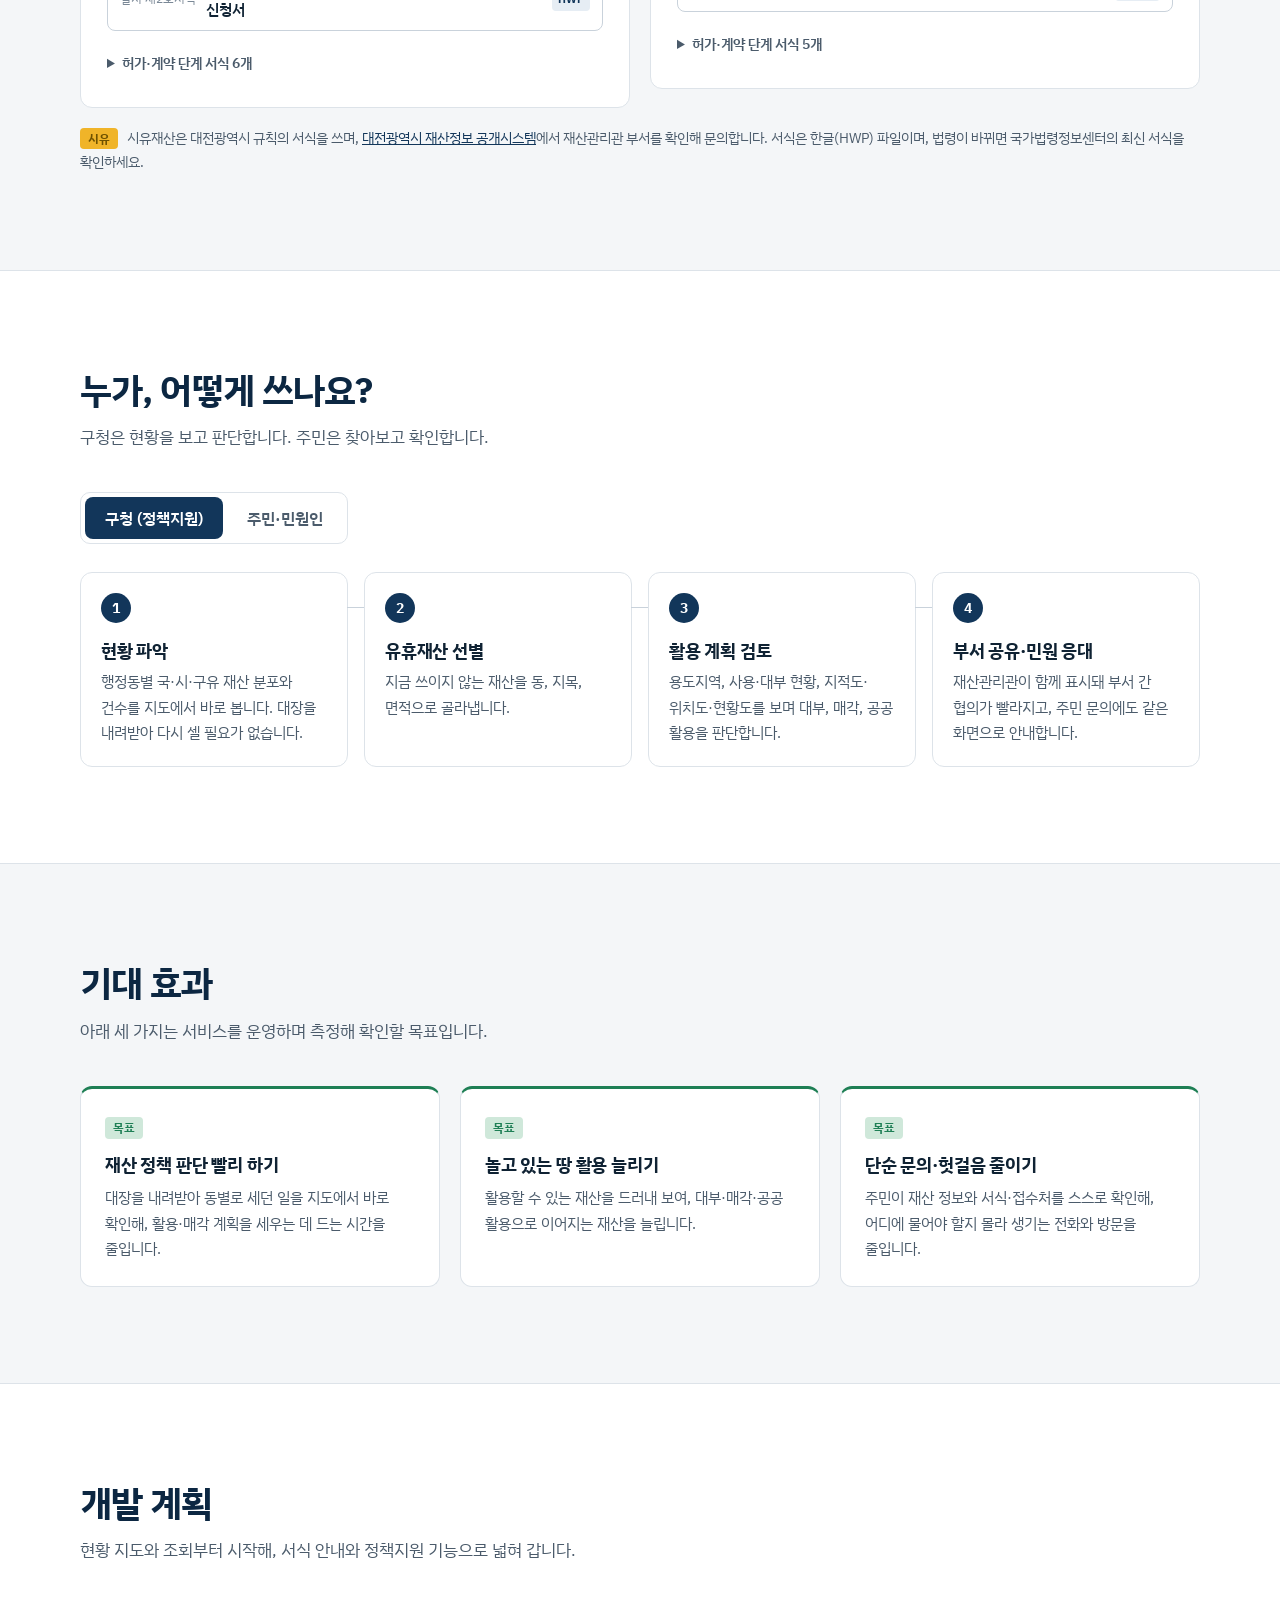
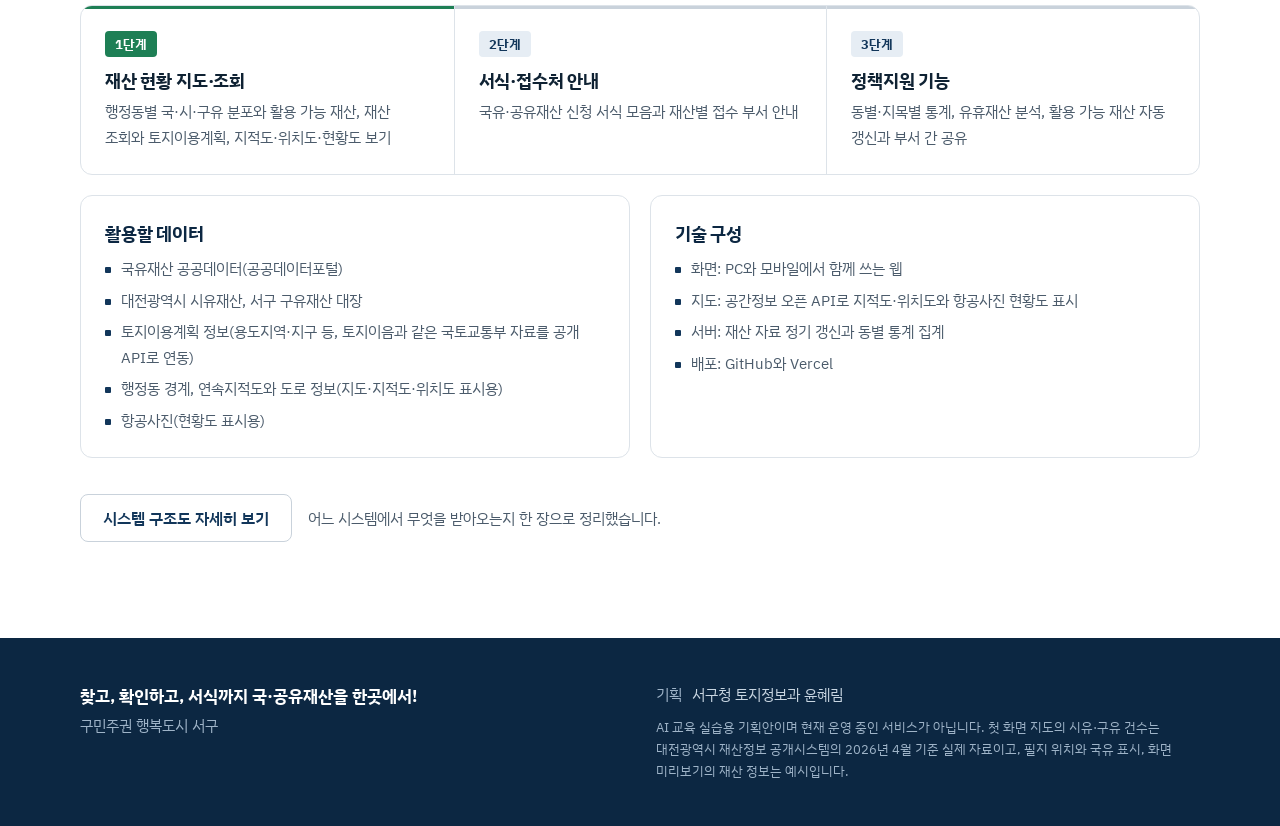
==== commit 76fbe502: "feat: 기획 방향을 행정 정책지원과 민원 확인으로 바꾸고 신청 서식 모음 추가 - 첫 화면 제목을 '찾고, 확인하고, 서식까지 국·공유재산을 한곳에서!'로 변경 - 온라인 서류" ====
--- a/index.html
+++ b/index.html
@@ -3,23 +3,23 @@
 <head>
   <meta charset="utf-8">
   <meta name="viewport" content="width=device-width, initial-scale=1">
-  <title>흩어진 국·공유재산을 한곳에, 신청까지 원스톱! | 대전 서구 국·공유재산 서비스 기획안</title>
-  <meta name="description" content="대전 서구 국유지·공유지 조회부터 사용(대부)허가·매수 신청까지 한 페이지에서 처리하는 서비스 기획안">
+  <title>찾고, 확인하고, 서식까지 국·공유재산을 한곳에서! | 대전 서구 국·공유재산 서비스 기획안</title>
+  <meta name="description" content="대전 서구 국·공유재산 현황을 행정 정책지원과 민원 안내에 함께 쓰는 서비스 기획안. 구청은 국·공유재산 현황을 지도에서 한눈에 보고 판단하고, 주민은 우리동네 재산과 신청 서식·접수처를 한곳에서 확인합니다.">
   <meta property="og:type" content="website">
   <meta property="og:locale" content="ko_KR">
   <meta property="og:site_name" content="우리동네 국·공유재산">
-  <meta property="og:title" content="흩어진 국·공유재산을 한곳에, 신청까지 원스톱!">
-  <meta property="og:description" content="국유지·공유지 조회부터 사용(대부)·매수 신청까지, 한 페이지에서 끝내세요.">
+  <meta property="og:title" content="찾고, 확인하고, 서식까지 국·공유재산을 한곳에서!">
+  <meta property="og:description" content="구청은 국·공유재산 현황을 지도에서 한눈에 보고 판단하고, 주민은 우리동네 재산과 신청 서식·접수처를 한곳에서 확인합니다.">
   <meta property="og:url" content="https://seogu-land.vercel.app/">
-  <meta property="og:image" content="https://seogu-land.vercel.app/og-image-20260915-4.png">
+  <meta property="og:image" content="https://seogu-land.vercel.app/og-image-20260917.png">
   <meta property="og:image:width" content="1200">
   <meta property="og:image:height" content="630">
-  <meta property="og:image:alt" content="첫 화면. 왼쪽에 구민주권 행복도시 서구 슬로건과 '흩어진 국·공유재산을 한곳에, 신청까지 원스톱!' 제목, 오른쪽에 서구 행정동 지도에서 드론이 만년동 조사를 마치고 월평1동을 촬영하는 지도 화면이 있습니다.">
-  <meta name="twitter:image:alt" content="첫 화면. 왼쪽에 구민주권 행복도시 서구 슬로건과 '흩어진 국·공유재산을 한곳에, 신청까지 원스톱!' 제목, 오른쪽에 서구 행정동 지도에서 드론이 만년동 조사를 마치고 월평1동을 촬영하는 지도 화면이 있습니다.">
+  <meta property="og:image:alt" content="첫 화면. 왼쪽에 구민주권 행복도시 서구 슬로건과 '찾고, 확인하고, 서식까지 국·공유재산을 한곳에서!' 제목, 오른쪽에 서구 행정동 지도 위로 시유·구유 재산 표시와 드론이 만년동, 월평1동, 탄방동 조사를 마친 화면이 있습니다.">
+  <meta name="twitter:image:alt" content="첫 화면. 왼쪽에 구민주권 행복도시 서구 슬로건과 '찾고, 확인하고, 서식까지 국·공유재산을 한곳에서!' 제목, 오른쪽에 서구 행정동 지도 위로 시유·구유 재산 표시와 드론이 만년동, 월평1동, 탄방동 조사를 마친 화면이 있습니다.">
   <meta name="twitter:card" content="summary_large_image">
-  <meta name="twitter:title" content="흩어진 국·공유재산을 한곳에, 신청까지 원스톱!">
-  <meta name="twitter:description" content="국유지·공유지 조회부터 사용(대부)·매수 신청까지, 한 페이지에서 끝내세요.">
-  <meta name="twitter:image" content="https://seogu-land.vercel.app/og-image-20260915-4.png">
+  <meta name="twitter:title" content="찾고, 확인하고, 서식까지 국·공유재산을 한곳에서!">
+  <meta name="twitter:description" content="구청은 국·공유재산 현황을 지도에서 한눈에 보고 판단하고, 주민은 우리동네 재산과 신청 서식·접수처를 한곳에서 확인합니다.">
+  <meta name="twitter:image" content="https://seogu-land.vercel.app/og-image-20260917.png">
   <link rel="icon" href="data:image/svg+xml,%3Csvg xmlns='http://www.w3.org/2000/svg' viewBox='0 0 32 32'%3E%3Crect width='32' height='32' rx='6' fill='%2312365A'/%3E%3Cpath d='M6 7h11l-1 9H6zM17 7h9v10h-10zM6 16h10l1 9H6zM16 17h10v8h-9z' fill='none' stroke='%23FFFFFF' stroke-width='1.6' stroke-linejoin='round'/%3E%3C/svg%3E">
   <link rel="preconnect" href="https://fonts.googleapis.com">
   <link rel="preconnect" href="https://fonts.gstatic.com" crossorigin>
@@ -38,11 +38,12 @@
         </svg>
         <span class="brand-text">
           <strong>우리동네 국·공유재산</strong>
-          <small>대전 서구 재산 조회·신청 서비스 기획안</small>
+          <small>대전 서구 국·공유재산 현황·안내 서비스 기획안</small>
         </span>
       </a>
       <nav class="topnav" aria-label="섹션 이동">
         <a href="#features">핵심 기능</a>
+        <a href="#forms">서식 모음</a>
         <a href="#flow">이용 흐름</a>
         <a href="#roadmap">개발 계획</a>
         <a href="architecture.html">시스템 구조</a>
@@ -57,17 +58,17 @@
       <div class="wrap hero-inner">
         <div class="hero-text">
           <p class="slogan">구민주권 행복도시 서구</p>
-          <h1><span>흩어진 국·공유재산을 한곳에,</span> <span>신청까지 원스톱!</span></h1>
-          <p class="lede">국유지·공유지 조회부터 사용(대부)·매수 신청까지, 한 페이지에서 끝내세요.</p>
-          <p class="lede-sub">주민은 동네의 국·공유재산을 찾아보고 바로 신청하고, 구청 담당자는 접수한 신청과 재산현황을 한 화면에서 관리하는 서비스를 기획했습니다.</p>
+          <h1><span>찾고, 확인하고, 서식까지</span> <span>국·공유재산을 한곳에서!</span></h1>
+          <p class="lede">구청은 재산 현황을 지도에서 한눈에 보고 판단하고, 주민은 우리동네 재산과 신청 서식·접수처를 바로 확인합니다.</p>
+          <p class="lede-sub">국유·시유·구유로 흩어진 재산 정보를 한 지도에 모아, 재산 정책을 세우는 행정과 무엇을 어디에 내야 할지 묻는 민원을 함께 돕는 서비스를 기획했습니다.</p>
           <div class="hero-actions">
             <a class="btn btn-primary" href="#demo">화면 미리보기</a>
             <a class="btn btn-outline" href="#features">핵심 기능 보기</a>
           </div>
           <dl class="hero-meta">
-            <div><dt>조회</dt><dd>지번, 지목, 면적, 소유, 용도지역</dd></div>
-            <div><dt>신청</dt><dd>사용(대부)허가, 매수, 포기</dd></div>
-            <div><dt>도면</dt><dd>지적도, 위치도, 현황도</dd></div>
+            <div><dt>현황</dt><dd>동별 국·시·구유 분포, 활용 가능 재산</dd></div>
+            <div><dt>조회</dt><dd>지번, 지목, 면적, 소유, 용도지역, 도면</dd></div>
+            <div><dt>서식</dt><dd>국유·공유재산 신청 서식과 접수처</dd></div>
           </dl>
         </div>
 
@@ -212,18 +213,18 @@
         <ul class="pains">
           <li>
             <span class="icon" aria-hidden="true"><svg viewBox="0 0 24 24"><rect x="3" y="3" width="7" height="7"/><rect x="14" y="5" width="7" height="7"/><rect x="6" y="14" width="7" height="7"/></svg></span>
-            <h3>정보가 흩어져 있어요</h3>
-            <p>국유지와 공유지 정보가 관리 기관별로 나뉘어 있어, 우리동네 어느 땅이 비어 있는지 알기 어렵습니다.</p>
+            <h3>재산 현황이 흩어져 있어요</h3>
+            <p>국유는 국유재산포털, 시유·구유는 대전광역시 시스템과 구청 대장에 나뉘어 있어, 우리 구 전체 현황을 한 번에 보기 어렵습니다.</p>
           </li>
           <li>
             <span class="icon" aria-hidden="true"><svg viewBox="0 0 24 24"><path d="M4 21V9l8-5 8 5v12M9 21v-6h6v6M3 21h18"/></svg></span>
-            <h3>신청하려면 구청에 가야 해요</h3>
-            <p>사용(대부)허가 신청서나 매수신청서를 내려면 서류를 챙겨 직접 찾아와야 합니다.</p>
+            <h3>판단 근거를 매번 새로 만들어요</h3>
+            <p>유휴재산 활용이나 매각 계획을 세울 때마다 대장을 내려받아 동별로 다시 세고 정리해야 합니다.</p>
           </li>
           <li>
             <span class="icon" aria-hidden="true"><svg viewBox="0 0 24 24"><path d="M7 3h8l4 4v14H7zM15 3v4h4M10 12h6M10 16h6"/></svg></span>
-            <h3>담당자는 손으로 관리해요</h3>
-            <p>대장과 신청서를 하나하나 대조하느라 처리가 늦어지고, 사용·대부 현황 갱신도 밀립니다.</p>
+            <h3>주민은 어디에 물어야 할지 몰라요</h3>
+            <p>재산마다 관리 부서와 신청 서식이 달라, 같은 문의 전화와 헛걸음 방문이 되풀이됩니다.</p>
           </li>
         </ul>
       </div>
@@ -234,16 +235,34 @@
       <div class="wrap">
         <div class="section-head">
           <h2 id="features-title">핵심 기능 4가지</h2>
-          <p>찾고, 확인하고, 신청하는 일을 한 페이지에 모았습니다.</p>
+          <p>행정이 판단하는 데 필요한 현황과, 주민이 스스로 확인할 정보를 한곳에 모았습니다.</p>
         </div>
 
         <div class="sheets">
           <article class="sheet">
+            <p class="sheet-tag">정책지원</p>
+            <div class="feature-head">
+              <span class="icon" aria-hidden="true"><svg viewBox="0 0 24 24"><path d="M4 20V10M10 20V4M16 20v-7M22 20H2"/></svg></span>
+              <h3>재산 현황 한눈에</h3>
+            </div>
+            <p>행정동별 국유·시유·구유 재산이 어디에 얼마나 있는지, 지금 활용할 수 있는 재산은 어디인지 지도와 숫자로 바로 봅니다.</p>
+            <dl class="mini-facts">
+              <div><dt>서구 시유</dt><dd>2,415건</dd></div>
+              <div><dt>서구 구유</dt><dd>3,600건</dd></div>
+              <div><dt>구유 최다</dt><dd>도마동 446건</dd></div>
+              <div><dt>시유 최다</dt><dd>월평동 263건</dd></div>
+              <div><dt>활용 가능 시유</dt><dd>55건</dd></div>
+              <div><dt>기준</dt><dd>2026년 4월</dd></div>
+            </dl>
+          </article>
+
+          <article class="sheet">
+            <p class="sheet-tag sheet-tag-both">행정·민원 공통</p>
             <div class="feature-head">
               <span class="icon" aria-hidden="true"><svg viewBox="0 0 24 24"><circle cx="11" cy="11" r="6"/><path d="M20 20l-4.5-4.5"/></svg></span>
-              <h3>재산 조회</h3>
-            </div>
-            <p>지번만 알면 그 땅이 국유인지 시유·구유인지, 지금 누가 쓰고 있는지, 용도지역·지구가 무엇인지 바로 확인합니다.</p>
+              <h3>재산 조회·도면</h3>
+            </div>
+            <p>지번만 알면 국유인지 시유·구유인지, 지금 누가 쓰는지, 용도지역이 무엇인지 확인하고 지적도·위치도·현황도로 땅의 모습까지 봅니다.</p>
             <dl class="mini-facts">
               <div><dt>지번</dt><dd>갈마동 314</dd></div>
               <div><dt>지목</dt><dd>잡종지</dd></div>
@@ -255,19 +274,22 @@
           </article>
 
           <article class="sheet">
+            <p class="sheet-tag sheet-tag-civil">민원 안내</p>
             <div class="feature-head">
               <span class="icon" aria-hidden="true"><svg viewBox="0 0 24 24"><path d="M6 3h9l3 3v15H6zM9 13l2 2 4-4"/></svg></span>
-              <h3>온라인 서류 신청</h3>
-            </div>
-            <p>구청에 가지 않고 필요한 서류를 작성해 제출하고, 처리 상황을 확인합니다.</p>
+              <h3>신청 서식·접수처</h3>
+            </div>
+            <p>재산마다 관리 부서가 달라 온라인 접수를 하나로 묶기보다, 재산 종류에 맞는 서식과 내야 할 곳을 한곳에서 정확히 안내합니다.</p>
             <ul class="mini-docs">
-              <li>사용(대부)허가 신청서</li>
-              <li>매수신청서</li>
-              <li>사용(대부)허가 포기서</li>
+              <li data-to="중앙관서·한국자산관리공사">국유재산 서식 8종</li>
+              <li data-to="서구 재산관리관 부서">구유재산 서식 7종</li>
+              <li data-to="대전광역시 재산관리관">시유재산 문의 안내</li>
             </ul>
+            <a class="sheet-more" href="#forms">서식 모음 보기</a>
           </article>
 
           <article class="sheet">
+            <p class="sheet-tag sheet-tag-both">행정·민원 공통</p>
             <div class="feature-head">
               <span class="icon" aria-hidden="true"><svg viewBox="0 0 24 24"><path d="M12 21s-6-5.5-6-10a6 6 0 0 1 12 0c0 4.5-6 10-6 10z"/><circle cx="12" cy="11" r="2"/></svg></span>
               <h3>활용 가능 재산현황</h3>
@@ -279,45 +301,6 @@
             </ul>
           </article>
 
-          <article class="sheet">
-            <div class="feature-head">
-              <span class="icon" aria-hidden="true"><svg viewBox="0 0 24 24"><path d="M12 3 3 7.5 12 12l9-4.5zM3 12l9 4.5 9-4.5M3 16.5 12 21l9-4.5"/></svg></span>
-              <h3>도면 보기</h3>
-            </div>
-            <p>필지의 경계와 모양은 지적도로, 주변 도로와 건물 속 위치는 위치도로, 지금 땅이 어떻게 쓰이고 있는지는 현황도로 확인합니다.</p>
-            <div class="mini-drawings">
-              <figure>
-                <svg viewBox="0 0 120 90" aria-hidden="true">
-                  <g class="md-lines"><path d="M8 8h40l-3 30H8zM48 8h64v28l-67 2zM8 38h37l67-2v46H8z"/></g>
-                  <path class="md-target" d="M48 8h64v28l-67 2z"/>
-                  <text x="80" y="27">314</text>
-                </svg>
-                <figcaption>지적도</figcaption>
-              </figure>
-              <figure>
-                <svg viewBox="0 0 120 90" aria-hidden="true">
-                  <rect class="md-road" x="0" y="40" width="120" height="10"/>
-                  <rect class="md-road" x="56" y="0" width="10" height="90"/>
-                  <g class="md-blocks"><path d="M6 6h44v28H6zM72 6h42v28H72zM6 56h44v28H6zM72 56h42v28H72z"/></g>
-                  <path class="md-target" d="M72 6h42v28H72z"/>
-                  <circle class="md-pin" cx="93" cy="20" r="4"/>
-                </svg>
-                <figcaption>위치도</figcaption>
-              </figure>
-              <figure>
-                <svg viewBox="0 0 120 90" aria-hidden="true">
-                  <rect width="120" height="90" fill="#8fa37a"/>
-                  <rect x="0" y="40" width="120" height="10" fill="#5d6166"/>
-                  <rect x="56" y="0" width="10" height="90" fill="#5d6166"/>
-                  <g fill="#b9b39a"><path d="M6 6h44v28H6zM6 56h44v28H6zM72 56h42v28H72z"/></g>
-                  <g fill="#8d99a6"><rect x="14" y="12" width="26" height="16"/><rect x="16" y="62" width="22" height="16"/><rect x="82" y="62" width="24" height="16"/></g>
-                  <rect x="72" y="6" width="42" height="28" fill="#cfb994"/>
-                  <rect class="md-cur-target" x="72" y="6" width="42" height="28"/>
-                </svg>
-                <figcaption>현황도</figcaption>
-              </figure>
-            </div>
-          </article>
         </div>
       </div>
     </section>
@@ -327,7 +310,7 @@
       <div class="wrap">
         <div class="section-head">
           <h2 id="demo-title">화면 미리보기</h2>
-          <p>지도에서 색이 칠해진 필지를 눌러 보세요. 실제 서비스에서 보게 될 정보 카드와 도면, 서류 신청 버튼을 체험할 수 있습니다.</p>
+          <p>지도에서 색이 칠해진 필지를 눌러 보세요. 실제 서비스에서 보게 될 정보 카드와 도면, 신청 서식·접수처 안내를 체험할 수 있습니다.</p>
         </div>
 
         <div class="demo-board">
@@ -346,46 +329,116 @@
 
           <div class="demo-side">
             <article id="demo-card" class="demo-card" aria-live="polite"></article>
-            <p id="demo-toast" class="demo-toast" role="status" hidden></p>
-          </div>
-        </div>
-      </div>
-    </section>
-
-    <!-- 5. 사용자별 흐름 -->
+          </div>
+        </div>
+      </div>
+    </section>
+
+    <!-- 5. 신청 서식 모음 -->
+    <section class="section forms" id="forms" aria-labelledby="forms-title">
+      <div class="wrap">
+        <div class="section-head">
+          <h2 id="forms-title">신청 서식 모음</h2>
+          <p>재산마다 관리 부서가 달라 온라인 접수를 하나로 묶지 않고, 맞는 서식과 내야 할 곳을 한곳에 모았습니다.</p>
+        </div>
+
+        <div class="form-groups">
+          <article class="form-group">
+            <div class="form-group-head">
+              <span class="owner-chip owner-kuk">국유</span>
+              <h3>국유재산</h3>
+            </div>
+            <dl class="form-meta">
+              <div><dt>근거</dt><dd>국유재산법 시행규칙</dd></div>
+              <div><dt>접수처</dt><dd>재산을 관리하는 중앙관서 또는 한국자산관리공사</dd></div>
+            </dl>
+            <p class="form-sub">신청할 때</p>
+            <ul class="form-list">
+                <li><a class="form-link" href="forms/kuk-01-apply.hwp" download="국유재산(사용허가, 대부, 매수)신청서.hwp"><span class="form-no">별지 제1호서식</span><span class="form-name">국유재산 사용허가·대부·매수 신청서</span><span class="form-ext">HWP</span></a></li>
+                <li><a class="form-link" href="forms/kuk-02-installment.hwp" download="국유재산 분할납부신청서.hwp"><span class="form-no">별지 제2호서식</span><span class="form-name">국유재산 사용료·대부료·매각대금·변상금 분할납부 신청서</span><span class="form-ext">HWP</span></a></li>
+            </ul>
+            <details class="form-more">
+              <summary>허가·계약 단계 서식 6개</summary>
+              <ul class="form-list">
+                <li><a class="form-link" href="forms/kuk-03-permit.hwp" download="국유재산 사용허가서.hwp"><span class="form-no">별지 제3호서식</span><span class="form-name">국유재산 (유상·무상) 사용허가서</span><span class="form-ext">HWP</span></a></li>
+                <li><a class="form-link" href="forms/kuk-04-register.hwp" download="국유재산 사용허가(대부계약)부.hwp"><span class="form-no">별지 제4호서식</span><span class="form-name">국유재산 사용허가(대부계약)부</span><span class="form-ext">HWP</span></a></li>
+                <li><a class="form-link" href="forms/kuk-07-lease-contract.hwp" download="국유재산 대부계약서.hwp"><span class="form-no">별지 제7호서식</span><span class="form-name">국유재산 (유상·무상) 대부계약서</span><span class="form-ext">HWP</span></a></li>
+                <li><a class="form-link" href="forms/kuk-08-sale-contract.hwp" download="국유재산 매매계약서.hwp"><span class="form-no">별지 제8호서식</span><span class="form-name">국유재산 매매계약서 (일시납·분할납)</span><span class="form-ext">HWP</span></a></li>
+                <li><a class="form-link" href="forms/kuk-10-exchange-contract.hwp" download="국유재산 교환계약서.hwp"><span class="form-no">별지 제10호서식</span><span class="form-name">국유재산 교환계약서</span><span class="form-ext">HWP</span></a></li>
+                <li><a class="form-link" href="forms/kuk-11-transfer-contract.hwp" download="국유재산 양여계약서.hwp"><span class="form-no">별지 제11호서식</span><span class="form-name">국유재산 양여계약서</span><span class="form-ext">HWP</span></a></li>
+              </ul>
+            </details>
+          </article>
+
+          <article class="form-group">
+            <div class="form-group-head">
+              <span class="owner-chip owner-gu">구유</span>
+              <h3>구유재산</h3>
+            </div>
+            <dl class="form-meta">
+              <div><dt>근거</dt><dd>대전광역시 서구 공유재산 관리 조례 시행규칙</dd></div>
+              <div><dt>접수처</dt><dd>대전 서구 해당 재산관리관 부서</dd></div>
+            </dl>
+            <p class="form-sub">신청할 때</p>
+            <ul class="form-list">
+                <li><a class="form-link" href="forms/gu-19-apply.hwp" download="공유재산 대부(사용허가)신청서.hwp"><span class="form-no">별지 제19호서식</span><span class="form-name">대부(사용허가) 신청서</span><span class="form-ext">HWP</span></a></li>
+                <li><a class="form-link" href="forms/gu-16-2-buy-apply.hwpx" download="공유재산 매수신청서.hwpx"><span class="form-no">별지 제16호의2서식</span><span class="form-name">공유재산 매수신청서</span><span class="form-ext">HWPX</span></a></li>
+            </ul>
+            <details class="form-more">
+              <summary>허가·계약 단계 서식 5개</summary>
+              <ul class="form-list">
+                <li><a class="form-link" href="forms/gu-09-permit.hwp" download="공유재산 사용허가서.hwp"><span class="form-no">별지 제9호서식</span><span class="form-name">공유재산 (유상·무상) 사용허가서</span><span class="form-ext">HWP</span></a></li>
+                <li><a class="form-link" href="forms/gu-11-lease-contract.hwp" download="공유재산 대부계약서.hwp"><span class="form-no">별지 제11호서식</span><span class="form-name">공유재산 대부계약서</span><span class="form-ext">HWP</span></a></li>
+                <li><a class="form-link" href="forms/gu-14-sale-contract.hwp" download="공유재산 매매계약서.hwp"><span class="form-no">별지 제14호서식</span><span class="form-name">공유재산 매매계약서</span><span class="form-ext">HWP</span></a></li>
+                <li><a class="form-link" href="forms/gu-16-buy-demand.hwp" download="공유재산 매수요구서.hwp"><span class="form-no">별지 제16호서식</span><span class="form-name">공유재산 매수요구서</span><span class="form-ext">HWP</span></a></li>
+                <li><a class="form-link" href="forms/gu-17-exchange-contract.hwp" download="공유재산 교환계약서.hwp"><span class="form-no">별지 제17호서식</span><span class="form-name">교환계약서</span><span class="form-ext">HWP</span></a></li>
+              </ul>
+            </details>
+          </article>
+        </div>
+
+        <p class="form-note">
+          <span class="owner-chip owner-si">시유</span>
+          시유재산은 대전광역시 규칙의 서식을 쓰며, <a href="https://www.daejeon.go.kr/jaesan/PropertyList.do" target="_blank" rel="noopener">대전광역시 재산정보 공개시스템</a>에서 재산관리관 부서를 확인해 문의합니다.
+          서식은 한글(HWP) 파일이며, 법령이 바뀌면 국가법령정보센터의 최신 서식을 확인하세요.
+        </p>
+      </div>
+    </section>
+
+    <!-- 6. 사용자별 흐름 -->
     <section class="section flow" id="flow" aria-labelledby="flow-title">
       <div class="wrap">
         <div class="section-head">
           <h2 id="flow-title">누가, 어떻게 쓰나요?</h2>
-          <p>주민은 찾아보고 신청합니다. 담당 공무원은 접수하고 처리합니다.</p>
+          <p>구청은 현황을 보고 판단합니다. 주민은 찾아보고 확인합니다.</p>
         </div>
 
         <div class="tabs" role="tablist" aria-label="사용자 선택">
-          <button type="button" role="tab" id="tab-resident" aria-controls="panel-resident" aria-selected="true" data-audience="resident">주민·민원인</button>
-          <button type="button" role="tab" id="tab-officer" aria-controls="panel-officer" aria-selected="false" tabindex="-1" data-audience="officer">구청 담당 공무원</button>
-        </div>
-
-        <div class="tab-panel" role="tabpanel" id="panel-resident" aria-labelledby="tab-resident">
+          <button type="button" role="tab" id="tab-officer" aria-controls="panel-officer" aria-selected="true" data-audience="officer">구청 (정책지원)</button>
+          <button type="button" role="tab" id="tab-resident" aria-controls="panel-resident" aria-selected="false" tabindex="-1" data-audience="resident">주민·민원인</button>
+        </div>
+
+        <div class="tab-panel" role="tabpanel" id="panel-officer" aria-labelledby="tab-officer">
+          <ol class="steps">
+            <li><h3>현황 파악</h3><p>행정동별 국·시·구유 재산 분포와 건수를 지도에서 바로 봅니다. 대장을 내려받아 다시 셀 필요가 없습니다.</p></li>
+            <li><h3>유휴재산 선별</h3><p>지금 쓰이지 않는 재산을 동, 지목, 면적으로 골라냅니다.</p></li>
+            <li><h3>활용 계획 검토</h3><p>용도지역, 사용·대부 현황, 지적도·위치도·현황도를 보며 대부, 매각, 공공 활용을 판단합니다.</p></li>
+            <li><h3>부서 공유·민원 응대</h3><p>재산관리관이 함께 표시돼 부서 간 협의가 빨라지고, 주민 문의에도 같은 화면으로 안내합니다.</p></li>
+          </ol>
+        </div>
+
+        <div class="tab-panel" role="tabpanel" id="panel-resident" aria-labelledby="tab-resident" hidden>
           <ol class="steps">
             <li><h3>검색</h3><p>지번이나 동 이름으로 우리동네 국·공유재산을 찾습니다.</p></li>
             <li><h3>정보 확인</h3><p>지목, 면적, 소유자, 용도지역·지구, 사용·대부 현황과 지적도·위치도·현황도를 확인합니다.</p></li>
-            <li><h3>서류 작성·제출</h3><p>사용(대부)허가 신청서, 매수신청서, 사용(대부)허가 포기서를 온라인으로 작성해 냅니다.</p></li>
-            <li><h3>처리 결과 알림</h3><p>접수, 검토, 허가 여부를 문자와 화면으로 받아 봅니다.</p></li>
+            <li><h3>서식·접수처 확인</h3><p>재산 종류에 맞는 신청 서식을 받고, 어느 부서에 내야 하는지 확인합니다.</p></li>
+            <li><h3>담당 부서에 신청</h3><p>안내받은 재산관리 부서에 서식을 내고, 진행은 그 부서에서 안내받습니다.</p></li>
           </ol>
         </div>
-
-        <div class="tab-panel" role="tabpanel" id="panel-officer" aria-labelledby="tab-officer" hidden>
-          <ol class="steps">
-            <li><h3>신청 접수</h3><p>온라인으로 들어온 신청서를 해당 필지 정보와 함께 한 화면에서 확인합니다.</p></li>
-            <li><h3>검토</h3><p>현재 사용·대부 현황, 용도지역·지구, 지적도·위치도·현황도를 보며 허가할 수 있는지 판단합니다.</p></li>
-            <li><h3>허가·반려</h3><p>결과를 입력하면 신청인에게 바로 알림이 갑니다.</p></li>
-            <li><h3>재산현황 자동 갱신</h3><p>허가, 포기, 매각 결과가 재산현황과 활용 가능 목록에 곧바로 반영됩니다.</p></li>
-          </ol>
-        </div>
-      </div>
-    </section>
-
-    <!-- 6. 기대 효과 -->
+      </div>
+    </section>
+
+    <!-- 7. 기대 효과 -->
     <section class="section effects" aria-labelledby="effects-title">
       <div class="wrap">
         <div class="section-head">
@@ -395,46 +448,46 @@
         <ul class="goals">
           <li>
             <span class="goal-tag">목표</span>
-            <h3>구청 방문 민원 줄이기</h3>
-            <p>조회와 서류 제출을 온라인으로 옮겨, 단순 문의나 서류 제출만을 위한 방문을 줄입니다.</p>
-          </li>
-          <li>
-            <span class="goal-tag">목표</span>
-            <h3>처리 기간 줄이기</h3>
-            <p>신청서와 필지 정보를 한 화면에서 검토해, 접수부터 결과 통보까지 걸리는 시간을 줄입니다.</p>
+            <h3>재산 정책 판단 빨리 하기</h3>
+            <p>대장을 내려받아 동별로 세던 일을 지도에서 바로 확인해, 활용·매각 계획을 세우는 데 드는 시간을 줄입니다.</p>
           </li>
           <li>
             <span class="goal-tag">목표</span>
             <h3>놀고 있는 땅 활용 늘리기</h3>
-            <p>빌리거나 살 수 있는 땅을 공개해, 대부와 매각으로 이어지는 재산을 늘립니다.</p>
+            <p>활용할 수 있는 재산을 드러내 보여, 대부·매각·공공 활용으로 이어지는 재산을 늘립니다.</p>
+          </li>
+          <li>
+            <span class="goal-tag">목표</span>
+            <h3>단순 문의·헛걸음 줄이기</h3>
+            <p>주민이 재산 정보와 서식·접수처를 스스로 확인해, 어디에 물어야 할지 몰라 생기는 전화와 방문을 줄입니다.</p>
           </li>
         </ul>
       </div>
     </section>
 
-    <!-- 7. 개발 계획 -->
+    <!-- 8. 개발 계획 -->
     <section class="section roadmap" id="roadmap" aria-labelledby="roadmap-title">
       <div class="wrap">
         <div class="section-head">
           <h2 id="roadmap-title">개발 계획</h2>
-          <p>조회부터 시작해 신청, 관리자 기능 순서로 넓혀 갑니다.</p>
+          <p>현황 지도와 조회부터 시작해, 서식 안내와 정책지원 기능으로 넓혀 갑니다.</p>
         </div>
 
         <ol class="phases">
           <li>
             <span class="phase-no">1단계</span>
-            <h3>재산 조회</h3>
-            <p>국·공유재산 정보와 토지이용계획(용도지역·지구) 조회, 활용 가능 재산현황, 지적도·위치도·현황도 보기</p>
+            <h3>재산 현황 지도·조회</h3>
+            <p>행정동별 국·시·구유 분포와 활용 가능 재산, 재산 조회와 토지이용계획, 지적도·위치도·현황도 보기</p>
           </li>
           <li>
             <span class="phase-no">2단계</span>
-            <h3>온라인 신청</h3>
-            <p>사용(대부)허가 신청서, 매수신청서, 사용(대부)허가 포기서 작성·제출과 처리 결과 알림</p>
+            <h3>서식·접수처 안내</h3>
+            <p>국유·공유재산 신청 서식 모음과 재산별 접수 부서 안내</p>
           </li>
           <li>
             <span class="phase-no">3단계</span>
-            <h3>관리자 기능</h3>
-            <p>신청 접수·검토·허가 처리와 재산현황 자동 갱신</p>
+            <h3>정책지원 기능</h3>
+            <p>동별·지목별 통계, 유휴재산 분석, 활용 가능 재산 자동 갱신과 부서 간 공유</p>
           </li>
         </ol>
 
@@ -454,7 +507,7 @@
             <ul>
               <li>화면: PC와 모바일에서 함께 쓰는 웹</li>
               <li>지도: 공간정보 오픈 API로 지적도·위치도와 항공사진 현황도 표시</li>
-              <li>서버: 신청서 저장과 처리 상태 관리</li>
+              <li>서버: 재산 자료 정기 갱신과 동별 통계 집계</li>
               <li>배포: GitHub와 Vercel</li>
             </ul>
           </div>
@@ -468,11 +521,11 @@
     </section>
   </main>
 
-  <!-- 8. 하단 -->
+  <!-- 9. 하단 -->
   <footer class="footer">
     <div class="wrap footer-inner">
       <div>
-        <p class="footer-name">흩어진 국·공유재산을 한곳에, 신청까지 원스톱!</p>
+        <p class="footer-name">찾고, 확인하고, 서식까지 국·공유재산을 한곳에서!</p>
         <p class="footer-slogan">구민주권 행복도시 서구</p>
       </div>
       <div class="footer-meta">
--- a/style.css
+++ b/style.css
@@ -300,8 +300,8 @@
 
 /* ---------- 공통 섹션 ---------- */
 .section { padding-block: clamp(56px, 7.5vw, 96px); }
-.problem, .demo, .effects { background: var(--surface); }
-.features, .flow, .roadmap { background: var(--bg); border-block: 1px solid var(--line); }
+.problem, .demo, .flow, .roadmap { background: var(--surface); }
+.features, .forms, .effects { background: var(--bg); border-block: 1px solid var(--line); }
 .section-head { max-width: 42rem; margin-bottom: clamp(28px, 3.5vw, 40px); }
 .section-head h2 { font-size: clamp(1.625rem, 3vw, 2.25rem); line-height: 1.3; letter-spacing: -0.025em; color: var(--navy-deep); }
 .section-head p { margin-top: 10px; color: var(--ink-soft); font-size: 1.0625rem; }
@@ -328,6 +328,13 @@
   border: 1px solid var(--line); border-radius: var(--r-lg);
 }
 .feature-head { display: flex; align-items: center; gap: 12px; }
+/* 기능 카드 위의 쓰임 표시: 정책지원 / 민원 안내 */
+.sheet > .sheet-tag {
+  align-self: flex-start; margin: 0 0 12px; padding: 3px 10px; border-radius: 999px;
+  background: var(--navy); color: #fff; font-size: 0.75rem; font-weight: 600;
+}
+.sheet > .sheet-tag-civil { background: var(--navy-tint); color: var(--navy); }
+.sheet > .sheet-tag-both { background: var(--surface-2); color: var(--ink-soft); border: 1px solid var(--line); }
 .sheet h3 { font-size: 1.1875rem; }
 .sheet > p { margin-top: 12px; color: var(--ink-soft); font-size: 0.9375rem; }
 
@@ -345,7 +352,7 @@
   padding: 10px 14px; background: var(--surface-2); border: 1px solid var(--line); border-radius: var(--r-md);
   font-weight: 500; font-size: 0.9375rem;
 }
-.mini-docs li::after { content: "온라인 제출"; font-size: 0.75rem; font-weight: 600; color: var(--kuk); }
+.mini-docs li::after { content: attr(data-to); font-size: 0.75rem; font-weight: 600; color: var(--navy); text-align: right; }
 
 .mini-list { border: 1px solid var(--line); border-radius: var(--r-md); overflow: hidden; }
 .mini-list li { display: flex; align-items: center; gap: 10px; padding: 10px 14px; font-weight: 600; font-size: 0.9375rem; background: var(--surface-2); }
@@ -481,6 +488,7 @@
 .docs-title { font-weight: 700; font-size: 0.9375rem; margin-bottom: 8px; color: var(--navy-deep); }
 .docs-list { display: grid; gap: 8px; }
 .doc-btn {
+  color: var(--ink); text-decoration: none;
   width: 100%; min-height: 46px; padding: 8px 14px; text-align: left; cursor: pointer;
   background: var(--surface); border: 1px solid var(--line-strong); border-radius: var(--r-md); font-weight: 500;
   display: flex; align-items: center; justify-content: space-between; gap: 10px;
@@ -492,8 +500,49 @@
 .doc-btn:disabled { cursor: not-allowed; color: var(--ink-mute); border-color: var(--line); background: var(--surface-2); }
 .doc-btn:disabled small { color: var(--ink-mute); font-weight: 400; }
 .docs-hint { margin-top: 10px; font-size: 0.875rem; color: var(--ink-soft); }
-
-.demo-toast { margin-top: 12px; padding: 12px 16px; border-radius: var(--r-md); background: var(--navy-deep); color: #fff; font-size: 0.9375rem; }
+.docs-facts { display: grid; gap: 6px; margin-bottom: 10px; font-size: 0.875rem; }
+.docs-facts div { display: grid; grid-template-columns: 5.5em 1fr; gap: 8px; }
+.docs-facts dt { color: var(--ink-mute); }
+.docs-facts dd { margin: 0; font-weight: 500; }
+.kind-chips { display: flex; flex-wrap: wrap; gap: 4px; }
+.kind-chip { padding: 1px 8px; border-radius: 999px; background: var(--navy-tint); color: var(--navy); font-size: 0.75rem; font-weight: 600; }
+
+
+/* ---------- 신청 서식 모음 ---------- */
+.form-groups { display: grid; grid-template-columns: repeat(2, minmax(0, 1fr)); gap: 20px; align-items: start; }
+.form-group { padding: clamp(20px, 2.4vw, 26px); background: var(--surface); border: 1px solid var(--line); border-radius: var(--r-lg); }
+.form-group-head { display: flex; align-items: center; gap: 10px; }
+.form-group-head h3 { font-size: 1.1875rem; color: var(--navy-deep); }
+.form-meta { margin-top: 14px; display: grid; gap: 6px; font-size: 0.875rem; }
+.form-meta div { display: grid; grid-template-columns: 4em 1fr; gap: 8px; }
+.form-meta dt { color: var(--ink-mute); }
+.form-meta dd { margin: 0; font-weight: 500; }
+.form-sub { margin: 18px 0 8px; font-size: 0.8125rem; font-weight: 700; color: var(--navy); }
+.form-list { display: grid; gap: 6px; list-style: none; }
+.form-link {
+  display: grid; grid-template-columns: auto 1fr auto; align-items: center; gap: 10px;
+  padding: 10px 12px; border: 1px solid var(--line-strong); border-radius: var(--r-md);
+  background: var(--surface); color: var(--ink); text-decoration: none;
+  transition: background-color .15s, border-color .15s;
+}
+.form-link:hover { background: var(--navy-tint); border-color: var(--navy); }
+.form-no { font-size: 0.75rem; color: var(--ink-mute); white-space: nowrap; }
+.form-name { font-weight: 600; font-size: 0.9375rem; line-height: 1.4; }
+.form-ext { font-size: 0.6875rem; font-weight: 700; padding: 2px 6px; border-radius: var(--r-sm); background: var(--navy-tint); color: var(--navy); }
+.form-more { margin-top: 14px; }
+.form-more summary { cursor: pointer; font-size: 0.875rem; font-weight: 600; color: var(--ink-soft); padding: 6px 0; }
+.form-more .form-list { margin-top: 6px; }
+.form-more .form-link { background: var(--surface-2); border-color: var(--line); }
+.form-note { margin-top: 18px; font-size: 0.875rem; line-height: 1.7; color: var(--ink-soft); }
+.form-note .owner-chip { margin-right: 6px; }
+.form-note a { color: var(--navy); }
+.sheet-more { margin-top: 14px; align-self: flex-start; font-size: 0.875rem; font-weight: 600; color: var(--navy); }
+
+@media (max-width: 760px) {
+  .form-groups { grid-template-columns: 1fr; }
+  .form-link { grid-template-columns: 1fr auto; }
+  .form-no { grid-column: 1 / -1; }
+}
 
 /* ---------- 5. 사용자 흐름 ---------- */
 .tabs { display: inline-flex; padding: 4px; gap: 4px; margin-bottom: 28px; max-width: 100%; background: var(--surface); border: 1px solid var(--line); border-radius: 10px; }
@@ -699,7 +748,7 @@
 
 /* 기획의도 */
 .intent { background: var(--surface); }
-.intent-grid { display: grid; grid-template-columns: 1fr 1.25fr; gap: 24px; align-items: start; }
+.intent-grid { display: grid; grid-template-columns: 1.25fr 1fr; gap: 24px; align-items: start; }
 .intent-card {
   padding: clamp(20px, 2.4vw, 28px);
   border: 1px solid var(--line-strong); border-radius: var(--r-lg); background: var(--surface-2);
@@ -723,6 +772,7 @@
   margin-top: 4px; font-size: clamp(1.125rem, 2vw, 1.375rem); font-weight: 700;
   color: var(--navy-deep); font-variant-numeric: tabular-nums;
 }
+.intent-why { margin-top: 16px; padding-top: 14px; border-top: 1px solid var(--line); font-size: 0.875rem; line-height: 1.7; color: var(--ink-mute); }
 .intent-proof-note { margin-top: 14px; font-size: 0.875rem; line-height: 1.7; color: var(--ink-soft); }
 
 @media (max-width: 960px) {
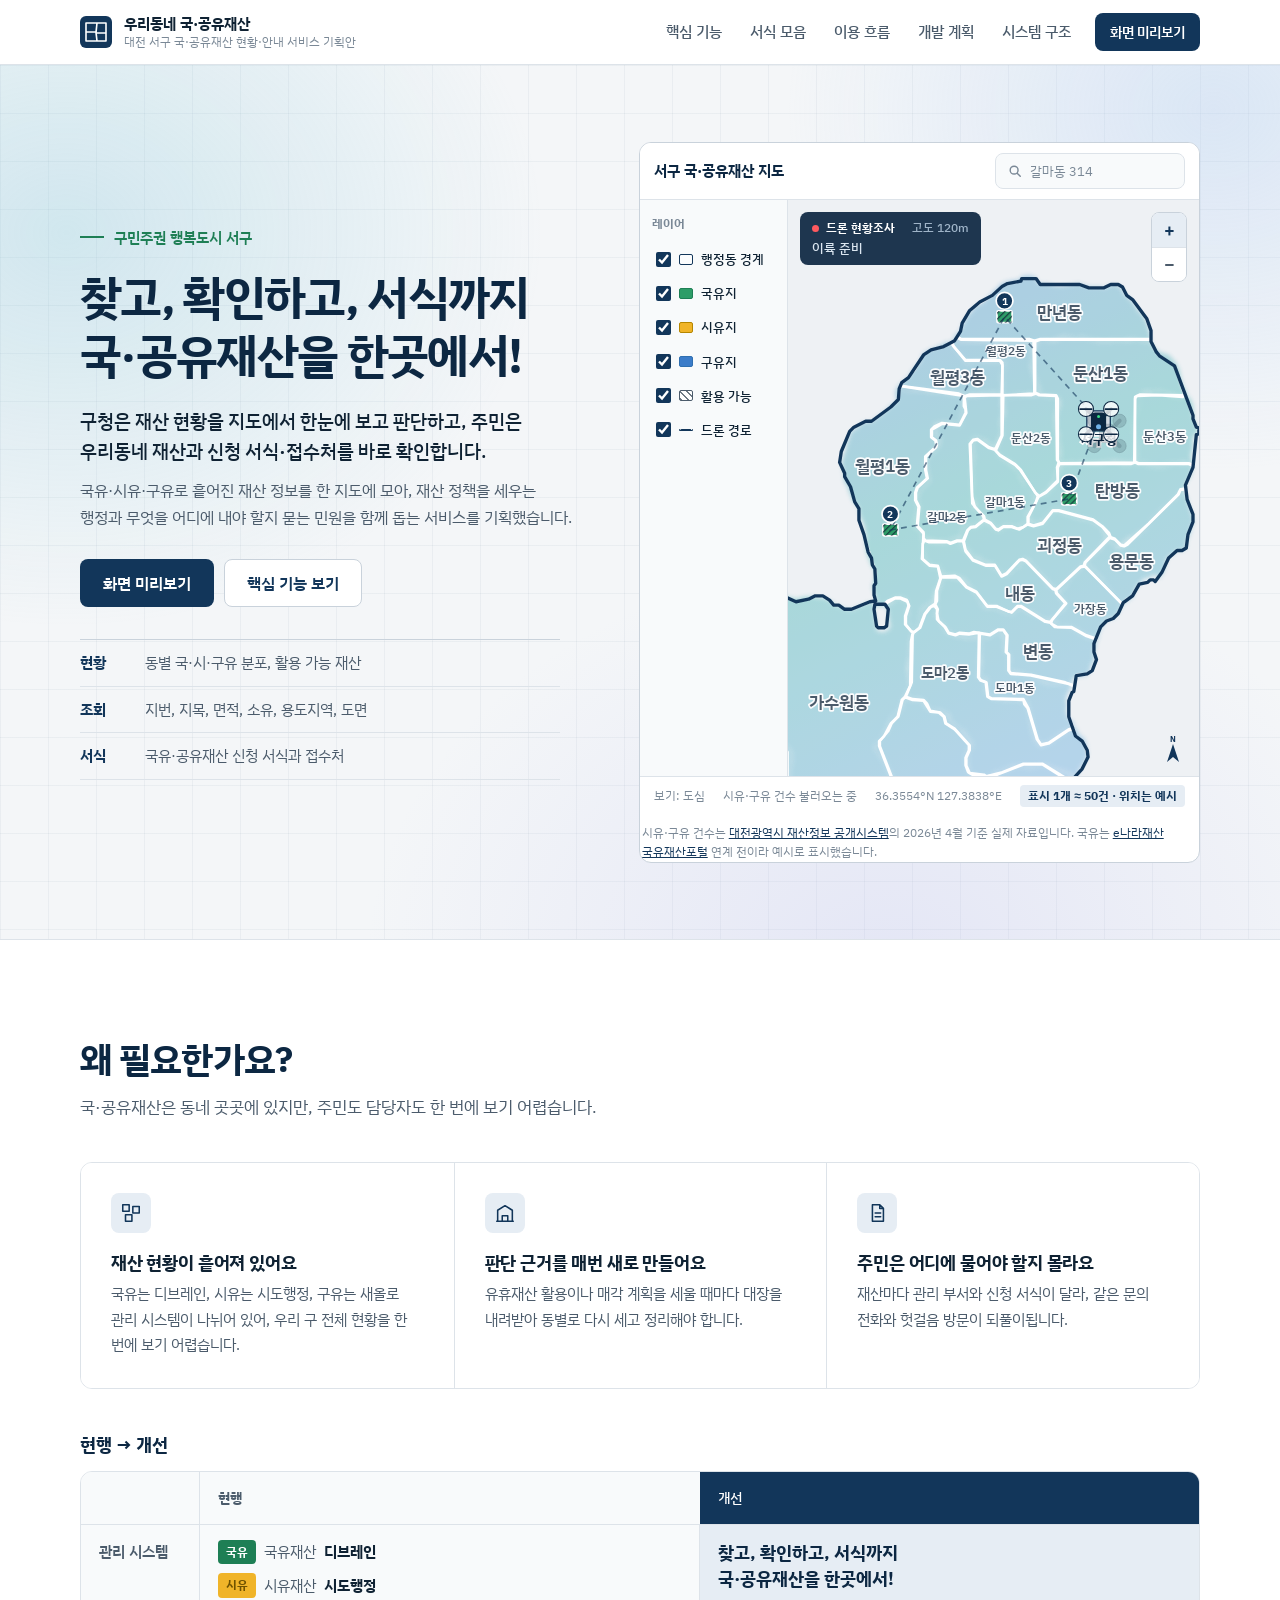
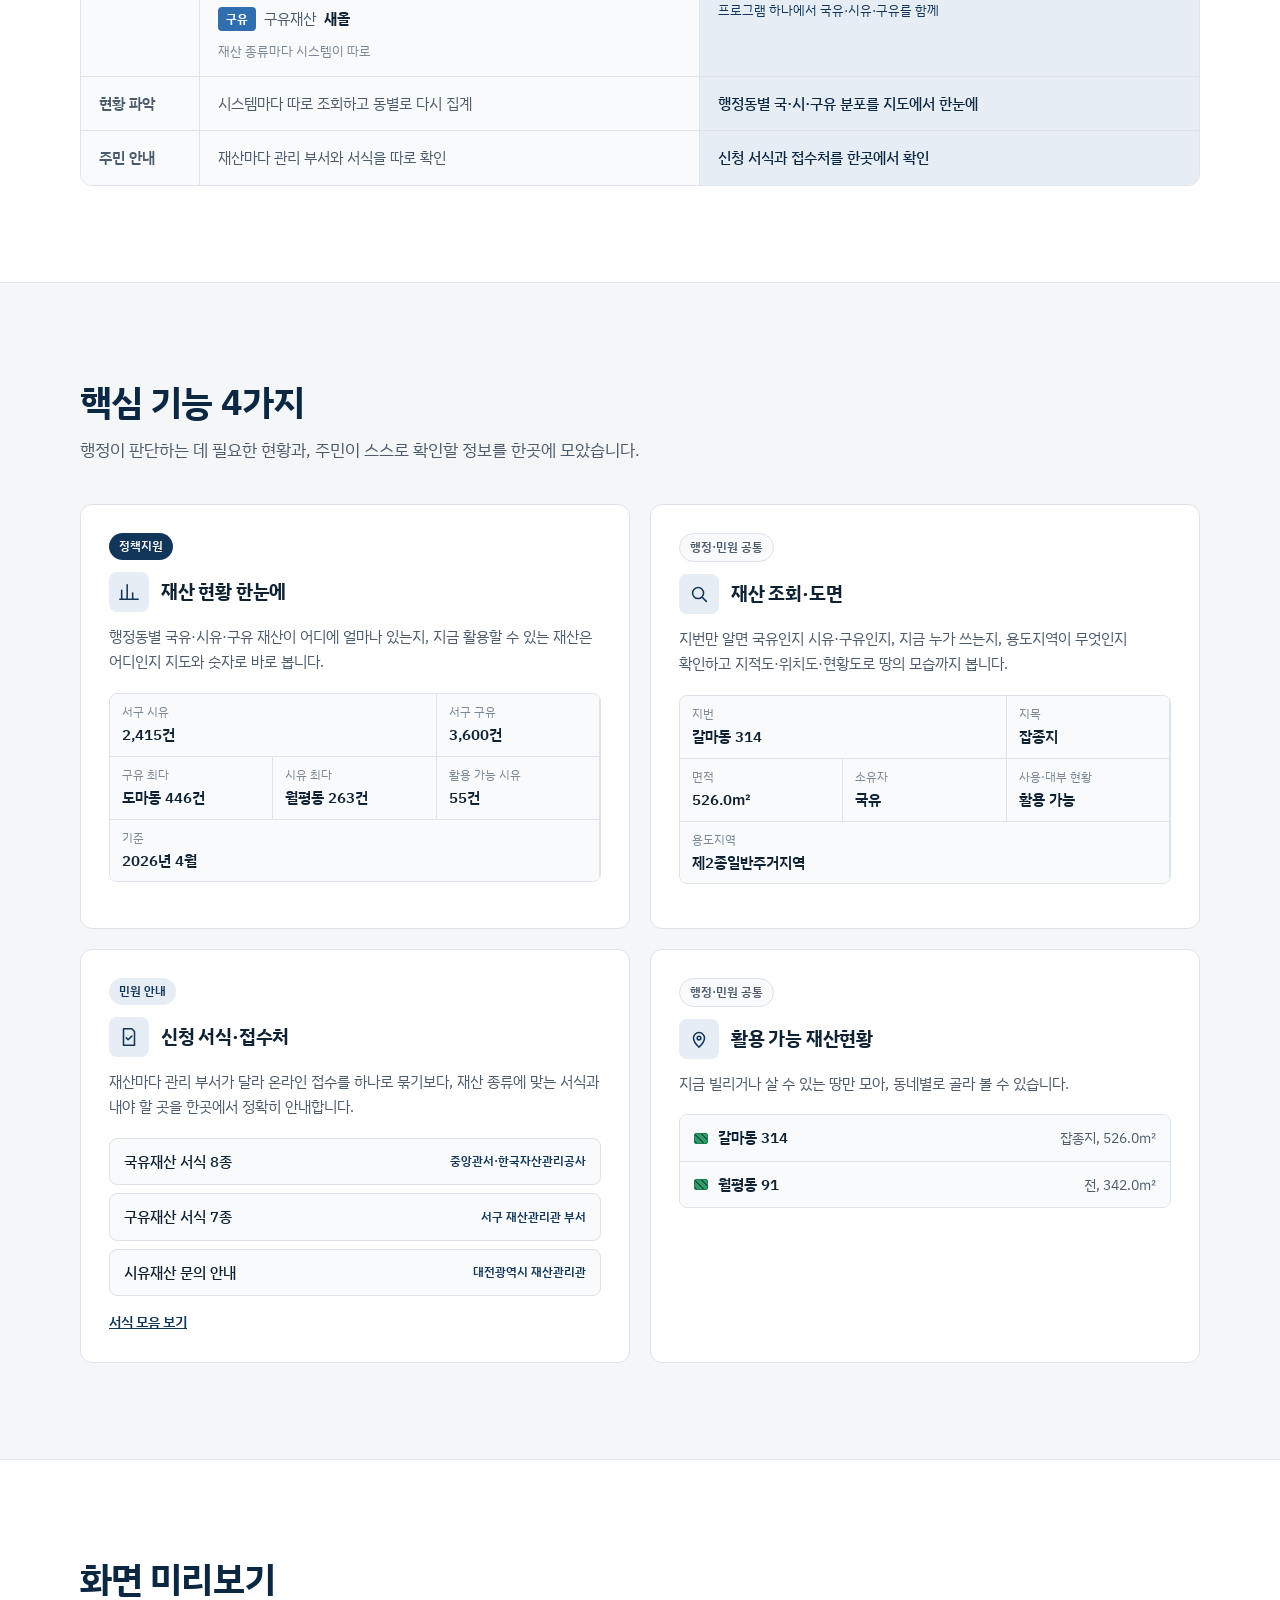
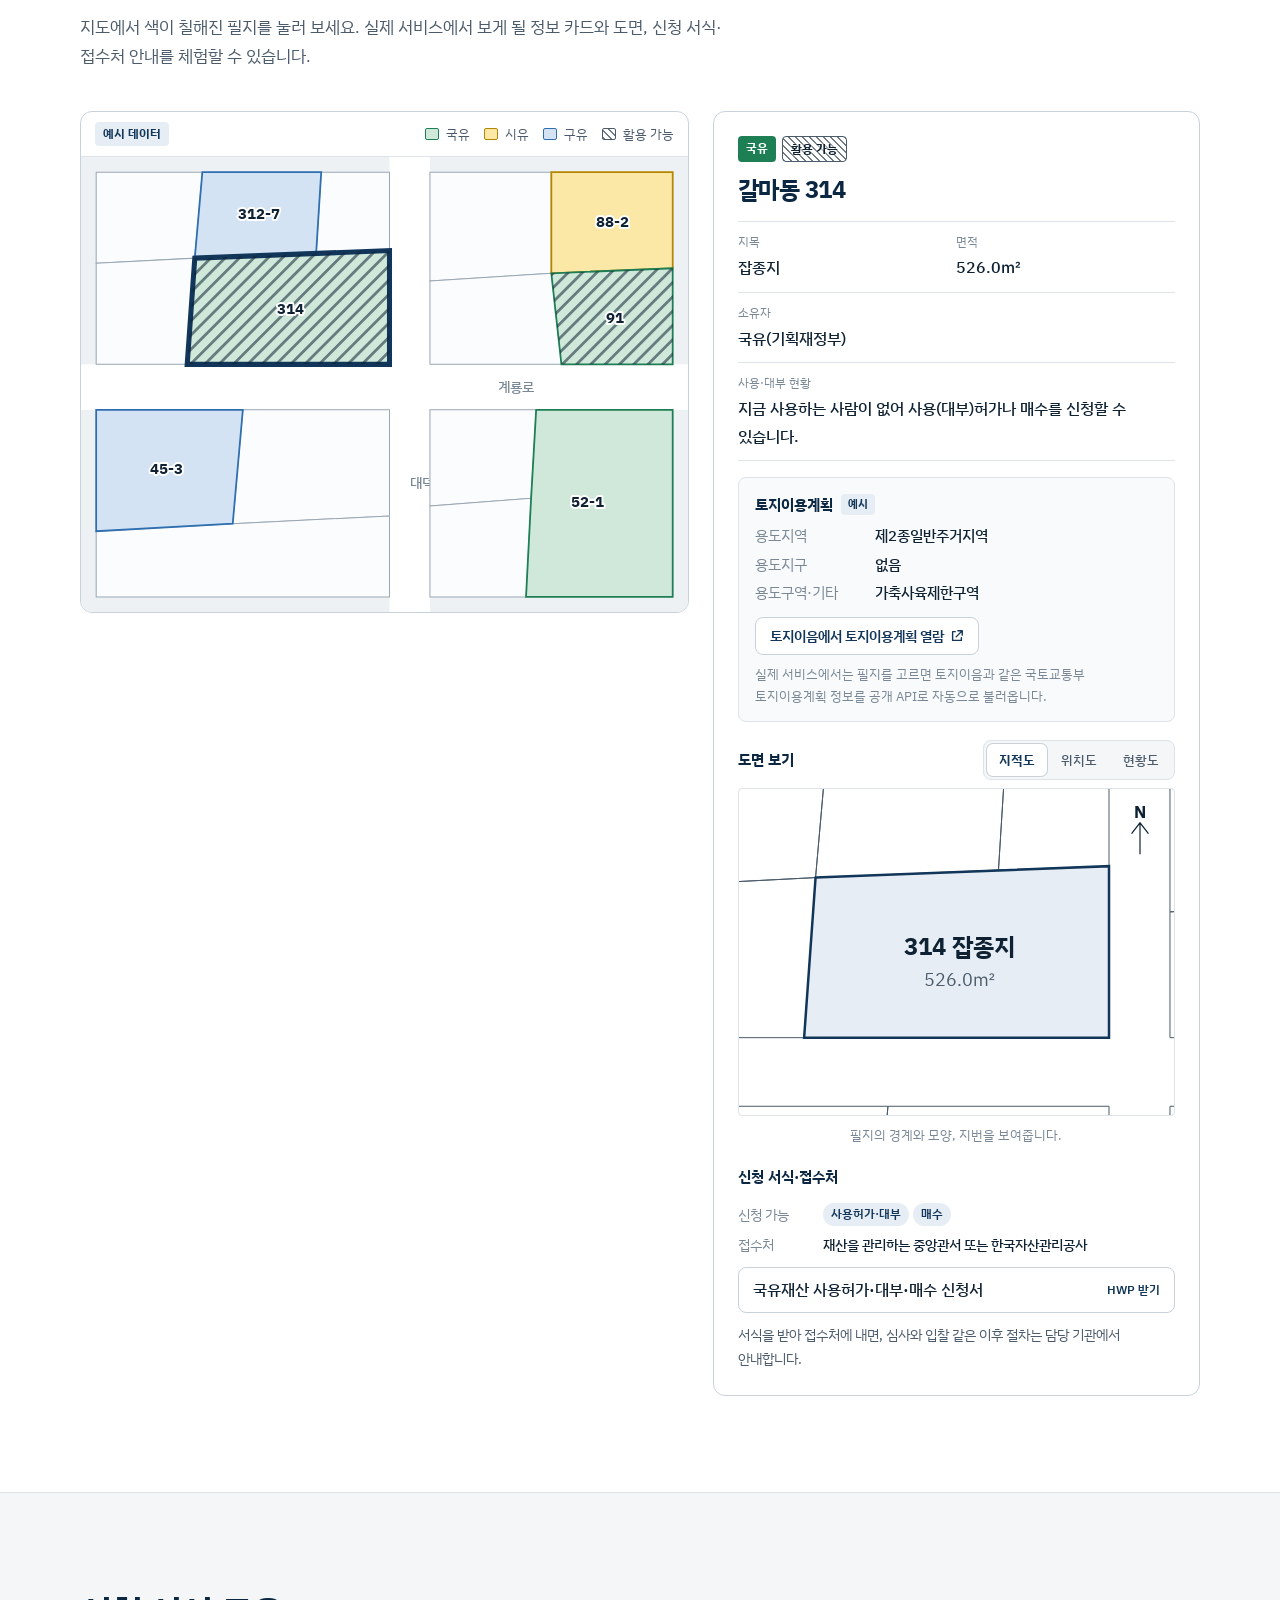
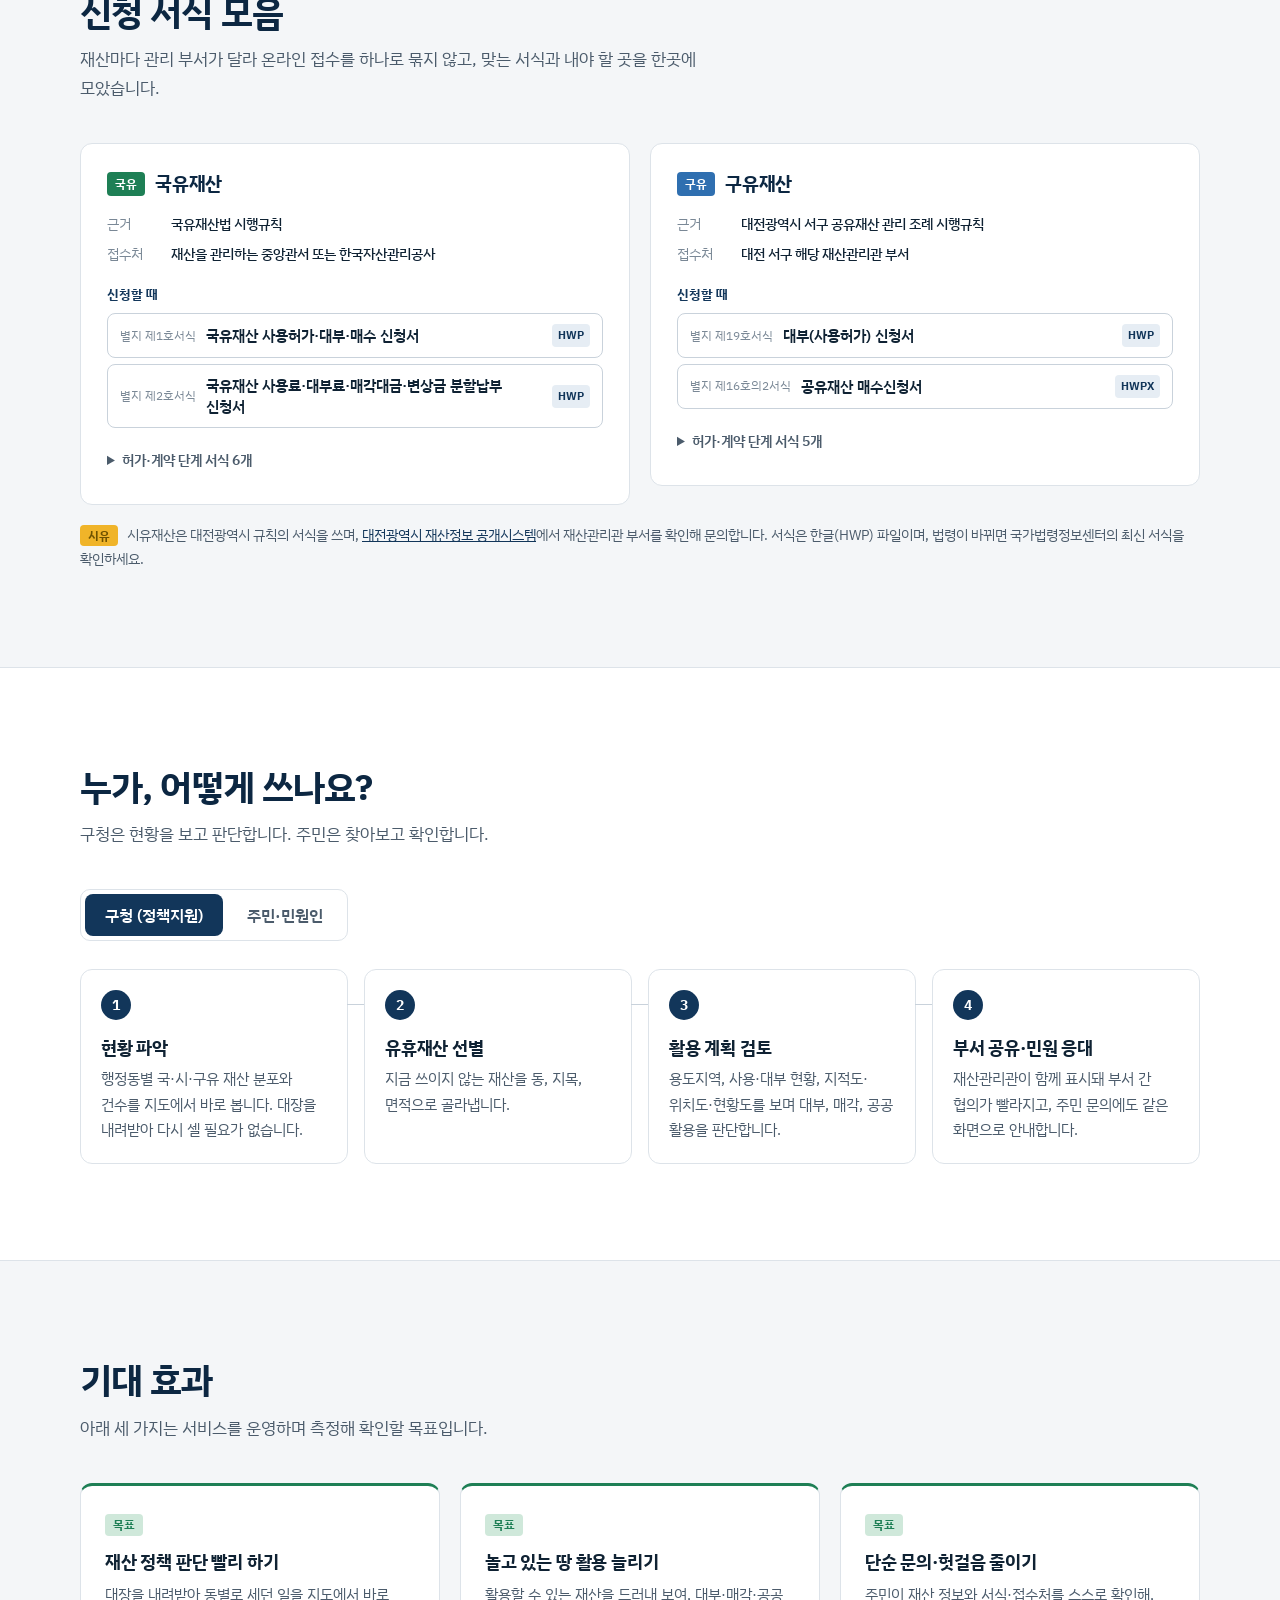
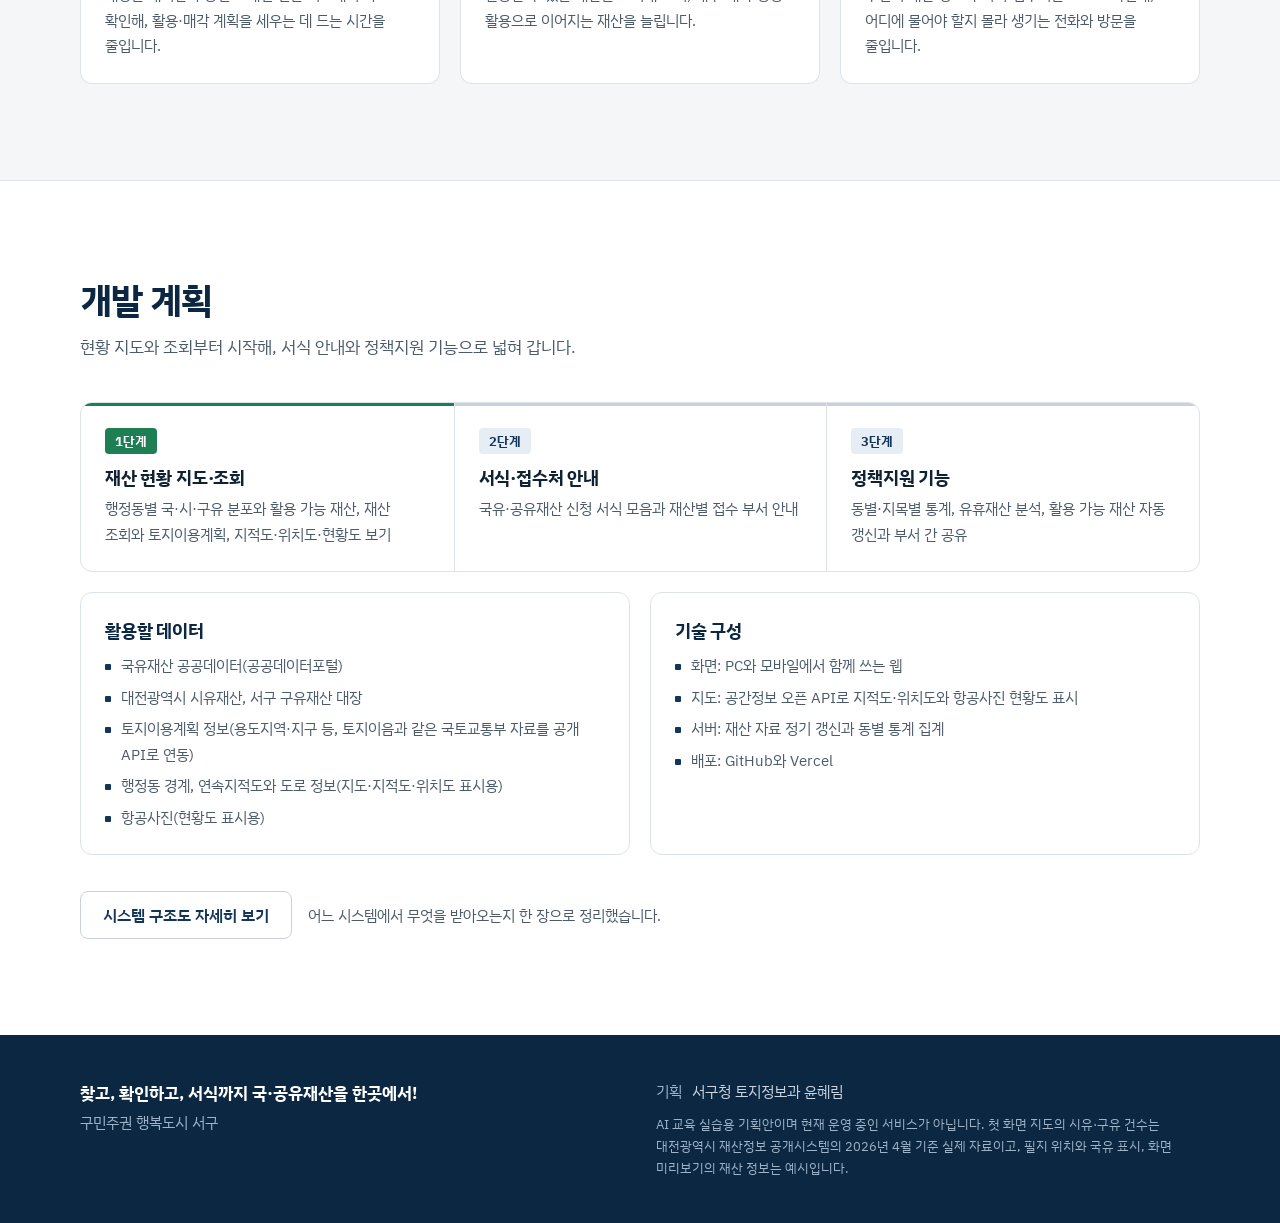
==== commit d80bd479: "feat: '왜 필요한가요?'에 현행 → 개선 비교표 추가 - 현행: 국유재산(디브레인), 시유재산(시도행정), 구유재산(새올)로 관리 시스템이 따로 - 개선: '찾고, 확인하고," ====
--- a/index.html
+++ b/index.html
@@ -214,7 +214,7 @@
           <li>
             <span class="icon" aria-hidden="true"><svg viewBox="0 0 24 24"><rect x="3" y="3" width="7" height="7"/><rect x="14" y="5" width="7" height="7"/><rect x="6" y="14" width="7" height="7"/></svg></span>
             <h3>재산 현황이 흩어져 있어요</h3>
-            <p>국유는 국유재산포털, 시유·구유는 대전광역시 시스템과 구청 대장에 나뉘어 있어, 우리 구 전체 현황을 한 번에 보기 어렵습니다.</p>
+            <p>국유는 디브레인, 시유는 시도행정, 구유는 새올로 관리 시스템이 나뉘어 있어, 우리 구 전체 현황을 한 번에 보기 어렵습니다.</p>
           </li>
           <li>
             <span class="icon" aria-hidden="true"><svg viewBox="0 0 24 24"><path d="M4 21V9l8-5 8 5v12M9 21v-6h6v6M3 21h18"/></svg></span>
@@ -227,6 +227,47 @@
             <p>재산마다 관리 부서와 신청 서식이 달라, 같은 문의 전화와 헛걸음 방문이 되풀이됩니다.</p>
           </li>
         </ul>
+
+        <div class="compare">
+          <p class="compare-title">현행 <span aria-hidden="true">→</span><span class="sr-only">에서</span> 개선</p>
+          <table class="compare-table">
+            <caption class="sr-only">국·공유재산 관리 방식 현행과 개선 비교</caption>
+            <thead>
+              <tr>
+                <th scope="col"><span class="sr-only">구분</span></th>
+                <th scope="col" class="col-now">현행</th>
+                <th scope="col" class="col-new">개선</th>
+              </tr>
+            </thead>
+            <tbody>
+              <tr>
+                <th scope="row">관리 시스템</th>
+                <td class="col-now" data-label="현행">
+                  <ul class="sys-list">
+                    <li><span class="owner-chip owner-kuk">국유</span>국유재산 <strong>디브레인</strong></li>
+                    <li><span class="owner-chip owner-si">시유</span>시유재산 <strong>시도행정</strong></li>
+                    <li><span class="owner-chip owner-gu">구유</span>구유재산 <strong>새올</strong></li>
+                  </ul>
+                  <p class="compare-note">재산 종류마다 시스템이 따로</p>
+                </td>
+                <td class="col-new" data-label="개선">
+                  <p class="program-name">찾고, 확인하고, 서식까지<br>국·공유재산을 한곳에서!</p>
+                  <p class="compare-note">프로그램 하나에서 국유·시유·구유를 함께</p>
+                </td>
+              </tr>
+              <tr>
+                <th scope="row">현황 파악</th>
+                <td class="col-now" data-label="현행">시스템마다 따로 조회하고 동별로 다시 집계</td>
+                <td class="col-new" data-label="개선">행정동별 국·시·구유 분포를 지도에서 한눈에</td>
+              </tr>
+              <tr>
+                <th scope="row">주민 안내</th>
+                <td class="col-now" data-label="현행">재산마다 관리 부서와 서식을 따로 확인</td>
+                <td class="col-new" data-label="개선">신청 서식과 접수처를 한곳에서 확인</td>
+              </tr>
+            </tbody>
+          </table>
+        </div>
       </div>
     </section>
 
--- a/style.css
+++ b/style.css
@@ -319,6 +319,39 @@
 .pains li + li { border-left: 1px solid var(--line); }
 .pains h3 { margin-top: 16px; }
 .pains p { margin-top: 6px; color: var(--ink-soft); font-size: 0.9375rem; }
+
+/* 현행 → 개선 비교표 */
+.compare { margin-top: clamp(28px, 3.5vw, 40px); }
+.compare-title { font-weight: 700; font-size: 1.125rem; color: var(--navy-deep); margin-bottom: 12px; }
+.compare-table {
+  width: 100%; border-collapse: separate; border-spacing: 0; table-layout: fixed;
+  border: 1px solid var(--line); border-radius: var(--r-lg); overflow: hidden; font-size: 0.9375rem;
+}
+.compare-table th, .compare-table td { padding: 14px 18px; text-align: left; vertical-align: top; border-bottom: 1px solid var(--line); }
+.compare-table tbody tr:last-child > * { border-bottom: 0; }
+.compare-table thead th { font-size: 0.875rem; font-weight: 700; }
+.compare-table thead th:first-child, .compare-table tbody th { width: 8.5em; background: var(--surface-2); color: var(--ink-soft); font-weight: 600; }
+.compare-table .col-now { background: var(--surface-2); color: var(--ink-soft); }
+.compare-table .col-new { background: var(--navy-tint); color: var(--navy-deep); font-weight: 500; }
+.compare-table thead .col-new { background: var(--navy); color: #fff; }
+.compare-table td.col-now, .compare-table tbody th, .compare-table thead th:first-child { border-right: 1px solid var(--line); }
+.sys-list { list-style: none; display: grid; gap: 8px; }
+.sys-list li { display: flex; align-items: center; gap: 8px; }
+.sys-list strong { color: var(--ink); }
+.program-name { font-size: 1.125rem; font-weight: 700; line-height: 1.45; color: var(--navy-deep); }
+.compare-note { margin-top: 8px; font-size: 0.8125rem; font-weight: 400; color: var(--ink-mute); }
+.compare-table .col-new .compare-note { color: var(--navy); }
+
+@media (max-width: 640px) {
+  /* 좁은 화면에서는 줄마다 현행·개선을 위아래로 */
+  .compare-table, .compare-table tbody, .compare-table tr, .compare-table th, .compare-table td { display: block; width: auto; }
+  .compare-table thead { position: absolute; width: 1px; height: 1px; overflow: hidden; clip: rect(0 0 0 0); }
+  .compare-table tbody th { width: auto; border-bottom: 0; border-right: 0; padding-bottom: 6px; }
+  .compare-table td { border-bottom: 0; }
+  .compare-table td.col-now { border-right: 0; }
+  .compare-table td::before { content: attr(data-label); display: block; margin-bottom: 4px; font-size: 0.75rem; font-weight: 700; }
+  .compare-table tbody tr:not(:last-child) { border-bottom: 1px solid var(--line); }
+}
 
 /* ---------- 3. 기능 ---------- */
 .sheets { display: grid; grid-template-columns: repeat(2, minmax(0, 1fr)); gap: clamp(14px, 2vw, 20px); }
